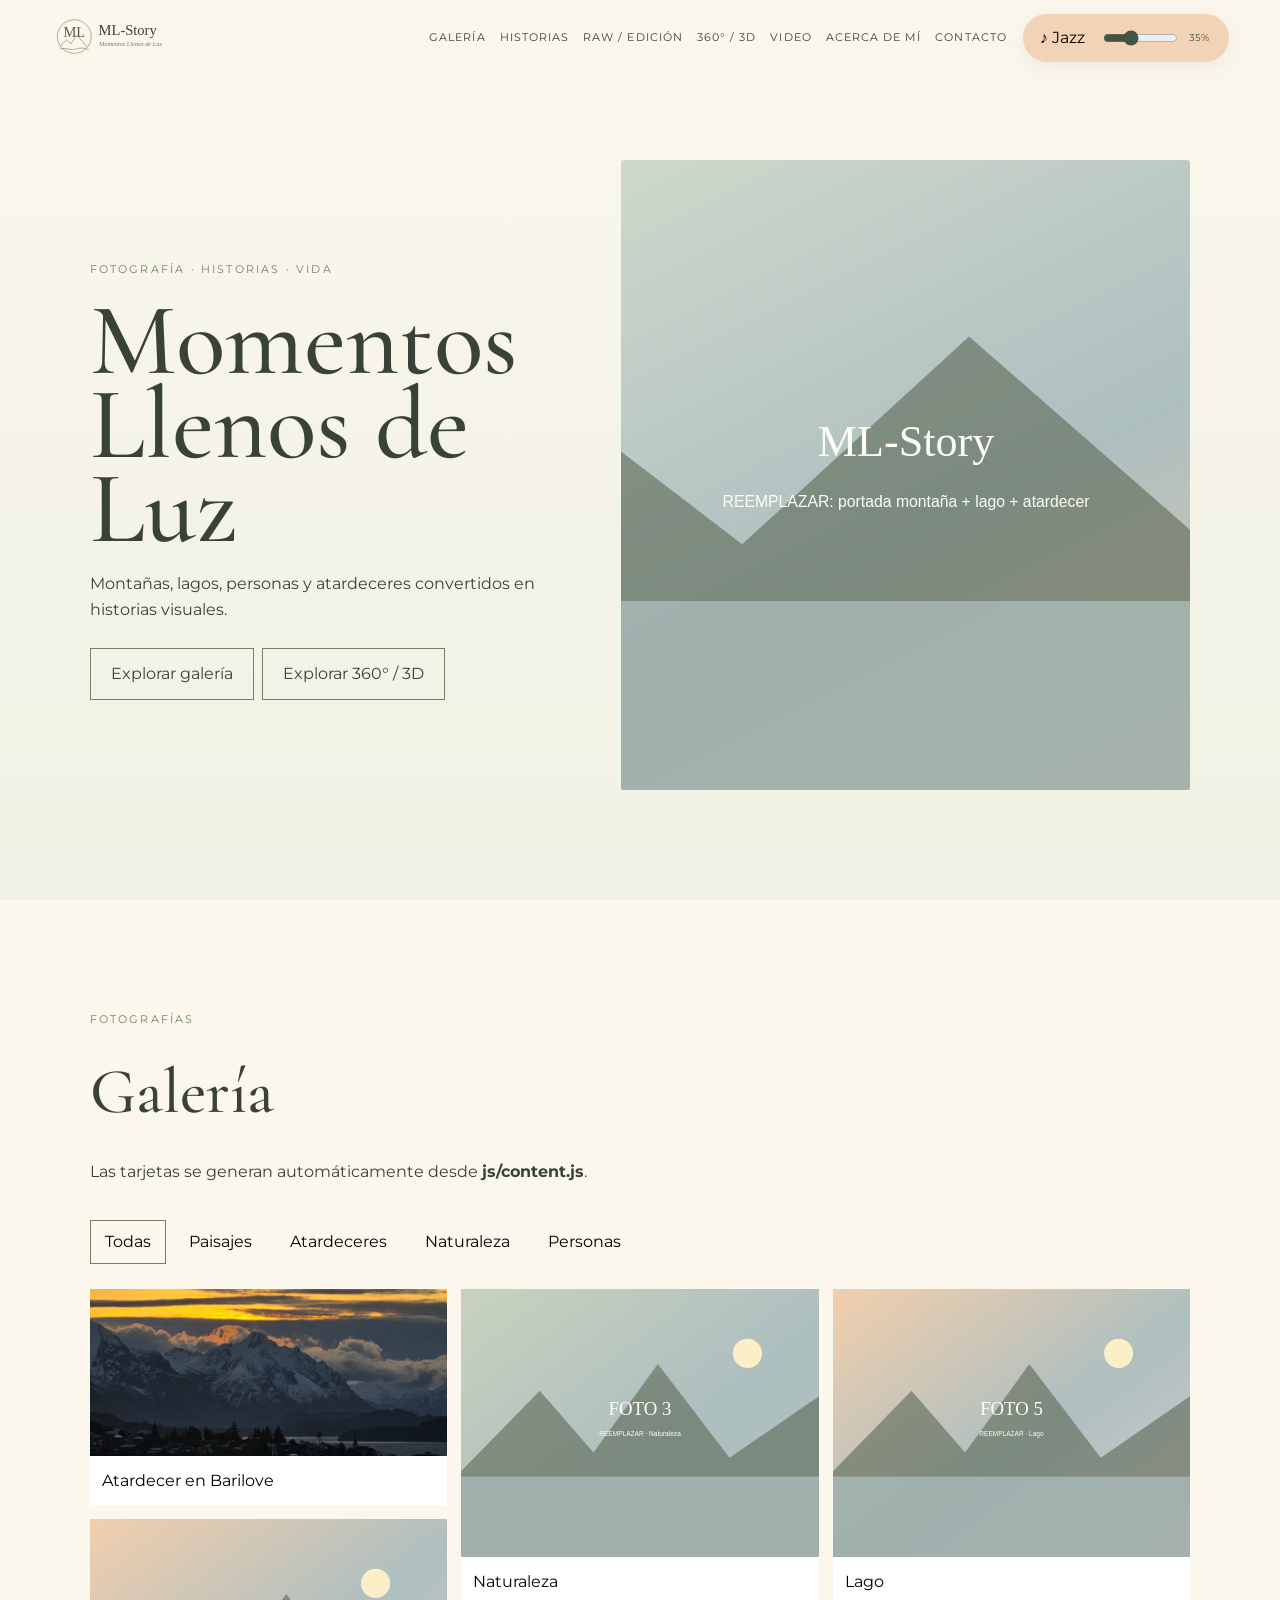
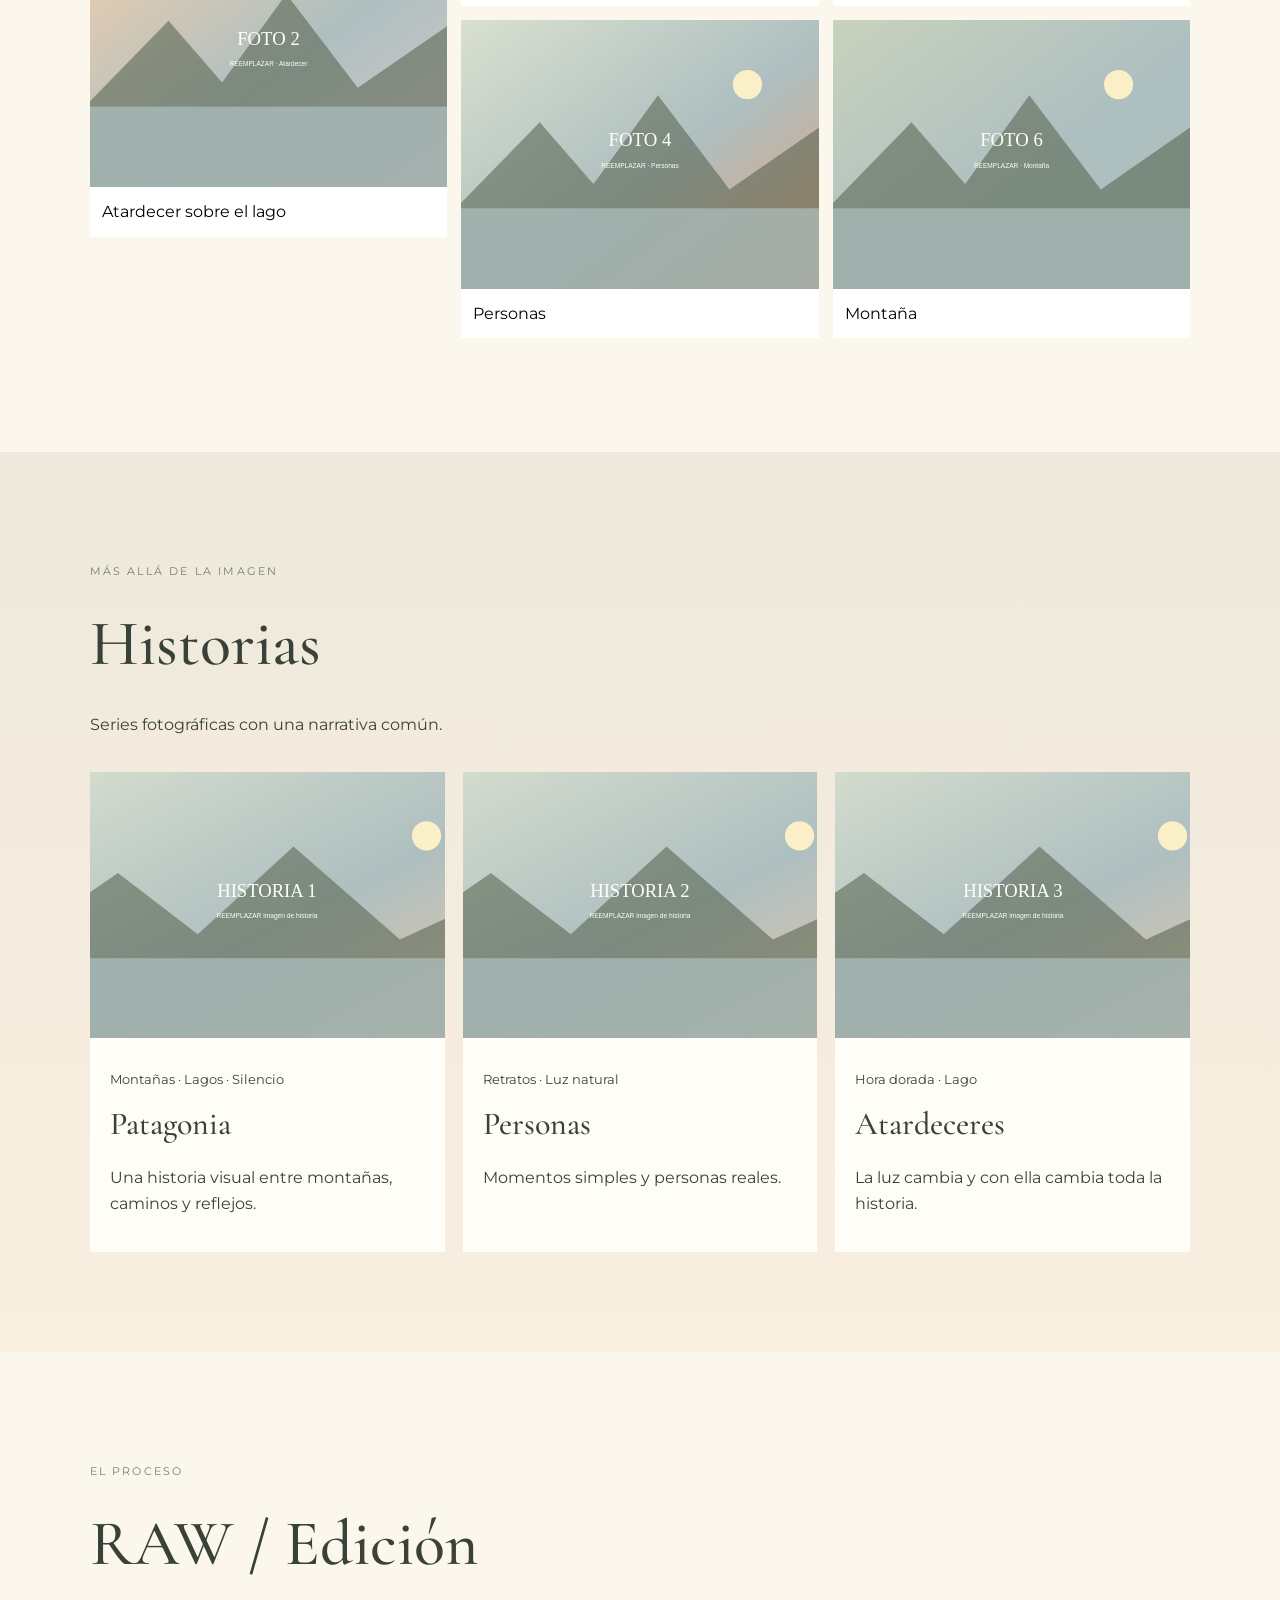
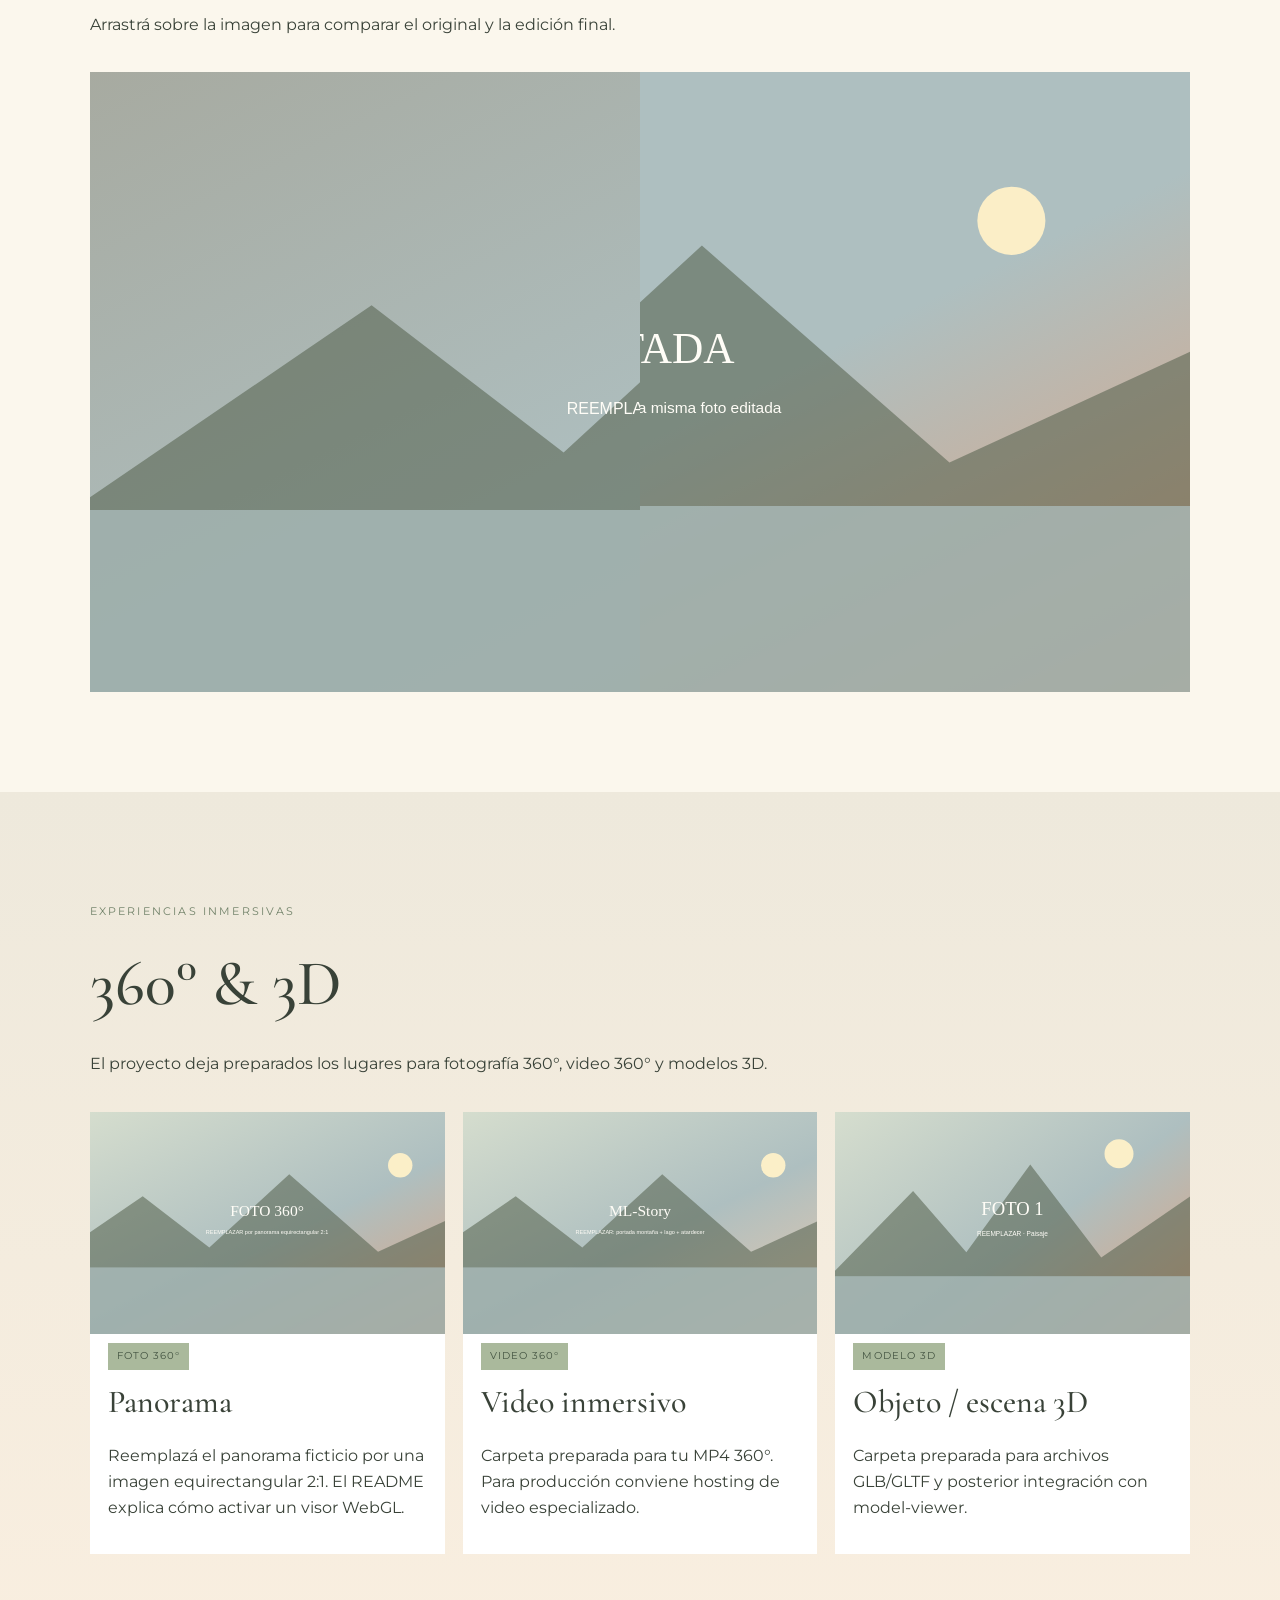
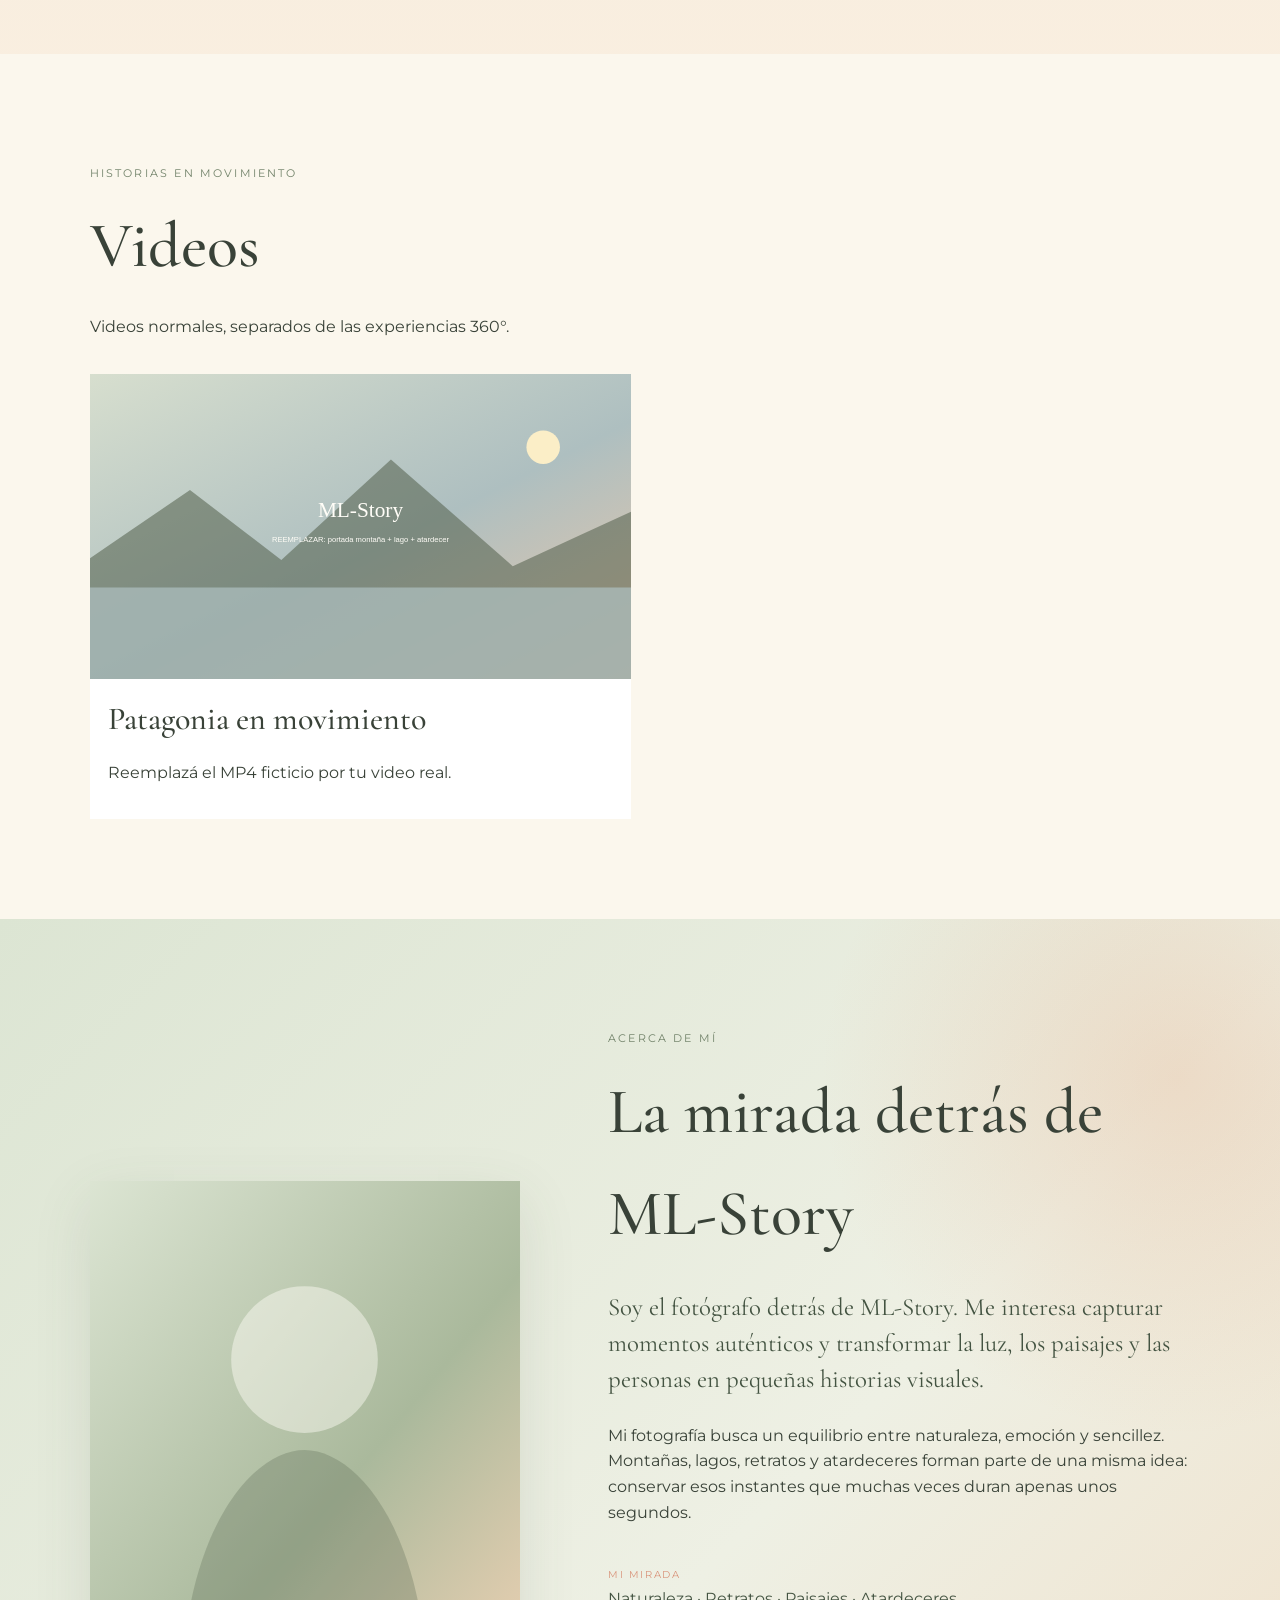
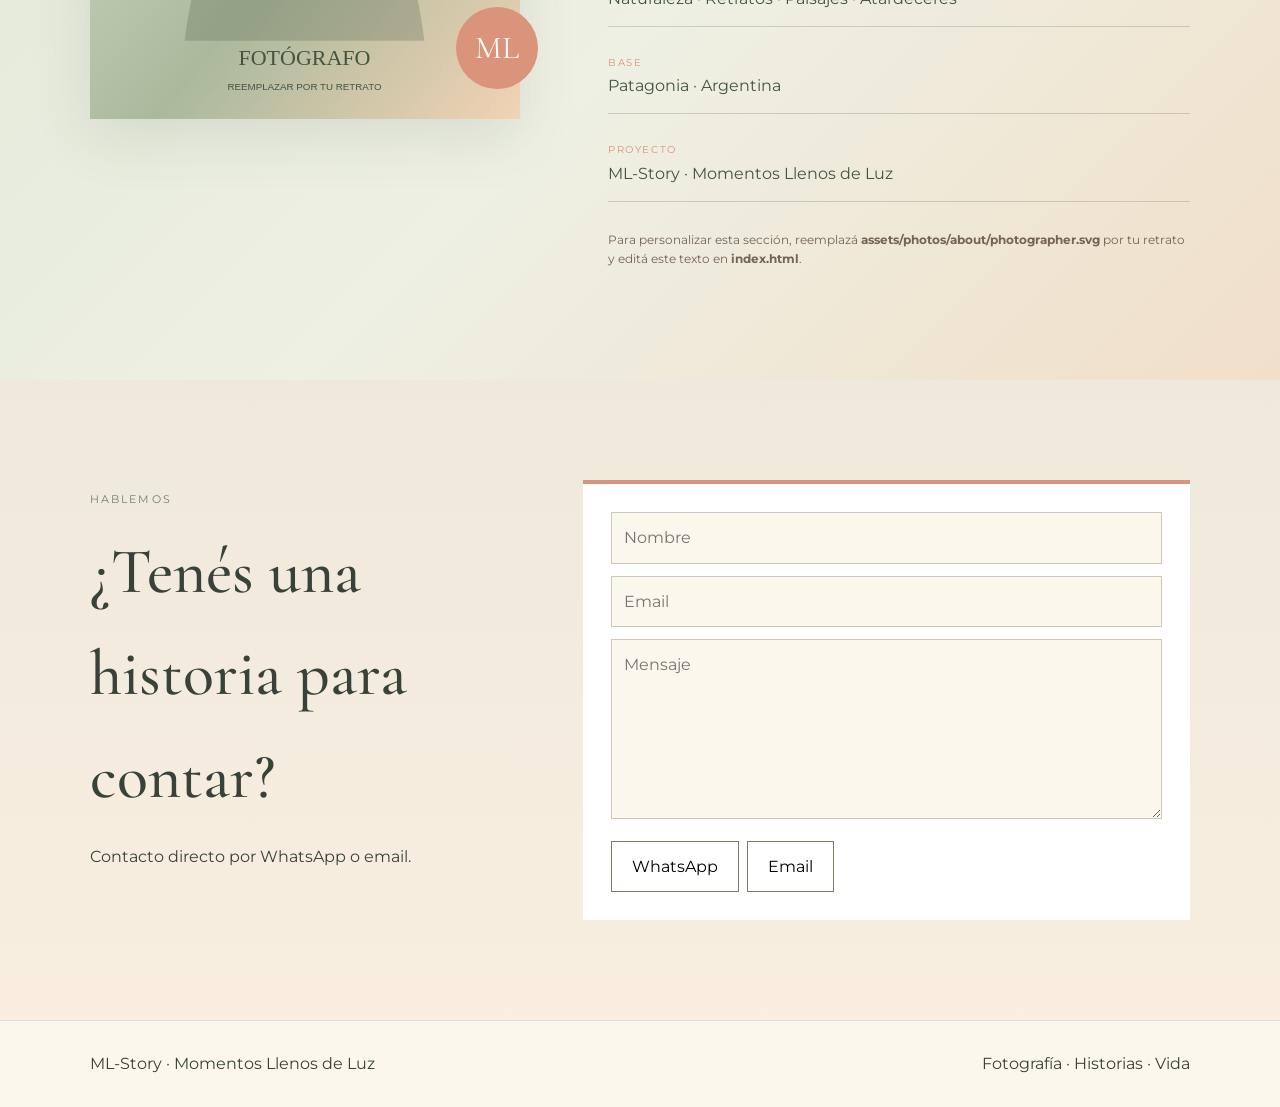
==== index.html @ d1ccc4e6 "Initial web" ====
<!doctype html><html lang="es"><head><meta charset="utf-8"><meta name="viewport" content="width=device-width,initial-scale=1">
<title>ML-Story · Momentos Llenos de Luz</title><link rel="icon" href="assets/icons/favicon.svg">
<link rel="preconnect" href="https://fonts.googleapis.com"><link rel="preconnect" href="https://fonts.gstatic.com" crossorigin>
<link href="https://fonts.googleapis.com/css2?family=Cormorant+Garamond:wght@400;500;600&family=Montserrat:wght@300;400;500&display=swap" rel="stylesheet">
<link rel="stylesheet" href="css/style.css"></head><body>
<header class="header"><a class="logo" href="#inicio"><img src="assets/icons/logo.svg" alt="ML-Story"></a><button id="menu-toggle" class="menu-toggle">☰</button>
<nav id="menu" class="nav"><a href="#galeria">Galería</a><a href="#historias">Historias</a><a href="#proceso">RAW / Edición</a><a href="#inmersivo">360° / 3D</a><a href="#videos">Video</a><a href="#acerca">Acerca de mí</a><a href="#contacto">Contacto</a></nav>
<div class="music-player">
  <button id="music-toggle" class="music" aria-label="Reproducir o pausar jazz">♪ Jazz</button>
  <input id="music-volume" type="range" min="0" max="1" value="0.35" step="0.05" aria-label="Volumen de música">
  <span id="volume-label">35%</span>
</div></header>
<audio id="jazz-audio" loop><source src="assets/music/jazz.mp3" type="audio/mpeg"></audio>

<main>
<section id="inicio" class="hero"><div class="hero-copy"><p class="eyebrow">FOTOGRAFÍA · HISTORIAS · VIDA</p><h1>Momentos<br>Llenos de Luz</h1>
<p>Montañas, lagos, personas y atardeceres convertidos en historias visuales.</p><a class="btn" href="#galeria">Explorar galería</a><a class="btn" href="#inmersivo">Explorar 360° / 3D</a></div>
<img class="hero-img" src="assets/photos/hero/hero-sunset.svg" alt="Portada ML-Story"></section>

<section id="galeria" class="section"><div class="heading"><p class="eyebrow">FOTOGRAFÍAS</p><h2>Galería</h2><p>Las tarjetas se generan automáticamente desde <b>js/content.js</b>.</p></div>
<div class="filters"><button class="active" data-filter="todas">Todas</button><button data-filter="paisajes">Paisajes</button><button data-filter="atardeceres">Atardeceres</button><button data-filter="naturaleza">Naturaleza</button><button data-filter="personas">Personas</button></div>
<div id="gallery" class="gallery"></div></section>

<section id="historias" class="section soft"><div class="heading"><p class="eyebrow">MÁS ALLÁ DE LA IMAGEN</p><h2>Historias</h2><p>Series fotográficas con una narrativa común.</p></div><div id="stories-grid" class="stories-grid"></div></section>

<section id="proceso" class="section"><div class="heading"><p class="eyebrow">EL PROCESO</p><h2>RAW / Edición</h2><p>Arrastrá sobre la imagen para comparar el original y la edición final.</p></div>
<div class="compare"><img id="edited-img" alt="Foto editada"><div id="raw-wrap" class="raw-wrap"><img id="raw-img" alt="Foto RAW"></div><input id="compare-range" type="range" min="0" max="100" value="50"></div></section>

<section id="inmersivo" class="section soft"><div class="heading"><p class="eyebrow">EXPERIENCIAS INMERSIVAS</p><h2>360° & 3D</h2><p>El proyecto deja preparados los lugares para fotografía 360°, video 360° y modelos 3D.</p></div>
<div class="immersive-grid">
<article class="immersive-card"><img id="p360" alt="Fotografía 360"><div><span class="badge">FOTO 360°</span><h3>Panorama</h3><p>Reemplazá el panorama ficticio por una imagen equirectangular 2:1. El README explica cómo activar un visor WebGL.</p></div></article>
<article class="immersive-card"><img id="v360-poster" alt="Video 360"><div><span class="badge">VIDEO 360°</span><h3>Video inmersivo</h3><p>Carpeta preparada para tu MP4 360°. Para producción conviene hosting de video especializado.</p></div></article>
<article class="immersive-card"><img id="model-poster" alt="Modelo 3D"><div><span class="badge">MODELO 3D</span><h3>Objeto / escena 3D</h3><p>Carpeta preparada para archivos GLB/GLTF y posterior integración con model-viewer.</p></div></article>
</div></section>

<section id="videos" class="section"><div class="heading"><p class="eyebrow">HISTORIAS EN MOVIMIENTO</p><h2>Videos</h2><p>Videos normales, separados de las experiencias 360°.</p></div><div id="video-grid" class="video-grid"></div></section>


<section id="acerca" class="section about-section">
  <div class="about-photo-wrap">
    <img class="about-photo" src="assets/photos/about/photographer.svg" alt="Fotógrafo detrás de ML-Story">
    <span class="about-accent">ML</span>
  </div>
  <div class="about-copy">
    <p class="eyebrow">ACERCA DE MÍ</p>
    <h2>La mirada detrás de ML-Story</h2>
    <p class="about-lead">Soy el fotógrafo detrás de ML-Story. Me interesa capturar momentos auténticos y transformar la luz, los paisajes y las personas en pequeñas historias visuales.</p>
    <p>Mi fotografía busca un equilibrio entre naturaleza, emoción y sencillez. Montañas, lagos, retratos y atardeceres forman parte de una misma idea: conservar esos instantes que muchas veces duran apenas unos segundos.</p>
    <div class="about-details">
      <div><small>MI MIRADA</small><strong>Naturaleza · Retratos · Paisajes · Atardeceres</strong></div>
      <div><small>BASE</small><strong>Patagonia · Argentina</strong></div>
      <div><small>PROYECTO</small><strong>ML-Story · Momentos Llenos de Luz</strong></div>
    </div>
    <p class="replace-note">Para personalizar esta sección, reemplazá <b>assets/photos/about/photographer.svg</b> por tu retrato y editá este texto en <b>index.html</b>.</p>
  </div>
</section>

<section id="contacto" class="section soft contact"><div><p class="eyebrow">HABLEMOS</p><h2>¿Tenés una historia para contar?</h2><p>Contacto directo por WhatsApp o email.</p></div>
<div class="form"><input id="name" placeholder="Nombre"><input id="email" type="email" placeholder="Email"><textarea id="message" rows="6" placeholder="Mensaje"></textarea><div><button id="wa" class="btn">WhatsApp</button><button id="mail" class="btn">Email</button></div></div></section>
</main>
<footer class="footer"><span>ML-Story · Momentos Llenos de Luz</span><span>Fotografía · Historias · Vida</span></footer>

<div id="photo-modal" class="modal"><div class="modal-box"><button class="close-modal">×</button><img alt=""><div class="modal-copy"><p class="eyebrow">HISTORIA</p><h2></h2><p class="story"></p><p class="exif"></p></div></div></div>

<script src="js/content.js"></script><script src="js/main.js"></script></body></html>
---- css/style.css ----
:root{
--cream:#fbf7ed;
--cream2:#eee9dc;
--sage:#dce5d3;
--sage-mid:#aab99c;
--forest:#718269;
--forest-deep:#445442;
--lake:#aebfc0;
--sun:#e7aa83;
--peach:#f3d3b5;
--terracotta:#d9947b;
--sunset-pink:#d9b6b0;
--dark:#394238;
--white:#fffdf7;
--brown:#756354
}
*{box-sizing:border-box}html{scroll-behavior:smooth}body{margin:0;background:var(--cream);color:var(--dark);font-family:Montserrat,Arial,sans-serif;line-height:1.6}h1,h2,h3{font-family:"Cormorant Garamond",Georgia,serif;font-weight:500;margin:.2em 0}h1{font-size:clamp(3.8rem,8vw,8rem);line-height:.82}h2{font-size:clamp(2.8rem,5vw,5rem)}h3{font-size:2rem}a{color:inherit;text-decoration:none}button,input,textarea{font:inherit}.header{position:fixed;z-index:20;top:0;width:100%;display:flex;align-items:center;gap:28px;padding:15px 5%;background:rgba(251,247,237,.9);backdrop-filter:blur(12px)}.logo img{width:190px;display:block}.nav{display:flex;gap:20px;margin-left:auto}.nav a{font-size:.72rem;text-transform:uppercase;letter-spacing:.1em}.menu-toggle{display:none;border:0;background:none;font-size:1.4rem}.music{border:0;background:var(--peach);padding:9px 14px;border-radius:99px}.hero{min-height:100vh;padding:140px 7% 70px;display:grid;grid-template-columns:.9fr 1.1fr;gap:6%;align-items:center}.hero-copy p{max-width:560px}.hero-img{width:100%;height:70vh;object-fit:cover;border-radius:3px}.eyebrow{font-size:.68rem;letter-spacing:.2em;text-transform:uppercase;color:var(--forest)}.btn{display:inline-block;border:1px solid var(--forest);background:transparent;padding:12px 20px;margin:10px 8px 0 0;cursor:pointer}.btn:hover{background:var(--forest);color:white}.section{padding:100px 7%}.soft{background:linear-gradient(180deg,var(--cream2),#f7f1e7)}.heading{max-width:760px;margin-bottom:35px}.filters{display:flex;gap:8px;flex-wrap:wrap;margin-bottom:25px}.filters button{border:1px solid transparent;background:none;padding:8px 14px;cursor:pointer}.filters .active{border-color:var(--forest)}.gallery{columns:3 280px;column-gap:14px}.photo-card{width:100%;break-inside:avoid;margin:0 0 14px;border:0;padding:0;background:white;text-align:left;cursor:pointer;overflow:hidden}.photo-card img{width:100%;display:block;transition:.4s}.photo-card:hover img{transform:scale(1.025)}.photo-card span{display:block;padding:12px}.stories-grid{display:grid;grid-template-columns:repeat(3,1fr);gap:18px}.story-card{background:var(--white)}.story-card img{width:100%;aspect-ratio:4/3;object-fit:cover}.story-card div{padding:20px}.compare{position:relative;height:min(58vw,600px);overflow:hidden;background:#ddd}.compare>img,.raw-wrap img{position:absolute;inset:0;width:100%;height:100%;object-fit:cover}.raw-wrap{position:absolute;z-index:2;inset:0 auto 0 0;width:50%;overflow:hidden}.raw-wrap img{width:min(86vw,1200px);max-width:none}.compare input{position:absolute;z-index:5;inset:0;width:100%;height:100%;opacity:0;cursor:ew-resize}.immersive-grid{display:grid;grid-template-columns:repeat(3,1fr);gap:18px}.immersive-card{background:white;padding-bottom:18px}.immersive-card img{width:100%;aspect-ratio:16/10;object-fit:cover}.immersive-card div{padding:0 18px}.badge{display:inline-block;background:var(--sage);padding:5px 9px;font-size:.65rem;letter-spacing:.1em}.video-grid{display:grid;grid-template-columns:repeat(2,1fr);gap:18px}.video-card{background:white;padding-bottom:18px}.video-card img{width:100%;aspect-ratio:16/9;object-fit:cover}.video-card h3,.video-card p{margin-left:18px;margin-right:18px}.contact{display:grid;grid-template-columns:.8fr 1.2fr;gap:8%}.form{display:grid;gap:12px;background:white;padding:28px}.form input,.form textarea{width:100%;padding:12px;border:1px solid #cfc8ba;background:var(--cream)}.footer{padding:30px 7%;border-top:1px solid #ddd;display:flex;justify-content:space-between}.modal{display:none;position:fixed;z-index:50;inset:0;background:rgba(40,45,40,.88);padding:5%;align-items:center;justify-content:center}.modal.open{display:flex}.modal-box{background:var(--cream);max-width:1000px;width:100%;display:grid;grid-template-columns:1.3fr .7fr;position:relative}.modal-box img{width:100%;height:65vh;object-fit:cover}.modal-copy{padding:35px}.close-modal{position:absolute;right:12px;top:8px;border:0;background:none;font-size:2rem}.replace-note{font-size:.75rem;color:var(--brown)}
@media(max-width:900px){.nav{display:none;position:absolute;top:100%;left:0;width:100%;padding:25px;background:var(--cream);flex-direction:column;text-align:center}.nav.show{display:flex}.menu-toggle{display:block;margin-left:auto}.hero{grid-template-columns:1fr}.hero-img{height:55vh}.stories-grid,.immersive-grid{grid-template-columns:1fr 1fr}.contact{grid-template-columns:1fr}.modal-box{grid-template-columns:1fr}.modal-box img{height:45vh}}
@media(max-width:600px){.logo img{width:145px}.music{position:fixed;right:12px;bottom:70px;z-index:30}.section{padding:75px 6%}.hero{padding-left:6%;padding-right:6%}h1{font-size:4rem}.stories-grid,.immersive-grid,.video-grid{grid-template-columns:1fr}.footer{flex-direction:column;gap:10px}body{padding-bottom:58px}}

/* ABOUT + REFINED NATURAL/SUNSET PALETTE */
.about-section{
  display:grid;
  grid-template-columns:.85fr 1.15fr;
  gap:8%;
  align-items:center;
  background:
    radial-gradient(circle at 92% 15%, rgba(231,170,131,.30), transparent 24%),
    linear-gradient(135deg,var(--sage) 0%,#eef0e4 58%,var(--peach) 130%);
}
.about-photo-wrap{position:relative;max-width:560px}
.about-photo{display:block;width:100%;aspect-ratio:4/5;object-fit:cover;box-shadow:0 18px 55px rgba(68,84,66,.12)}
.about-accent{
  position:absolute;right:-18px;bottom:30px;width:82px;height:82px;border-radius:50%;
  display:grid;place-items:center;background:var(--terracotta);color:var(--white);
  font-family:"Cormorant Garamond",Georgia,serif;font-size:2rem
}
.about-copy{max-width:720px}
.about-lead{font-family:"Cormorant Garamond",Georgia,serif;font-size:1.55rem;line-height:1.45;color:var(--forest-deep)}
.about-details{display:grid;gap:14px;margin:28px 0}
.about-details div{padding:14px 0;border-bottom:1px solid rgba(68,84,66,.22);display:grid;gap:3px}
.about-details small{font-size:.62rem;letter-spacing:.16em;color:var(--terracotta)}
.about-details strong{font-weight:400;color:var(--forest-deep)}

.music-player{
  display:flex;align-items:center;gap:9px;background:var(--peach);
  padding:6px 10px;border-radius:999px;box-shadow:0 6px 20px rgba(68,84,66,.08)
}
.music-player .music{padding:5px 7px;background:transparent}
.music-player input{width:75px;accent-color:var(--forest-deep)}
.music-player span{font-size:.62rem;min-width:30px;color:var(--forest-deep)}

.hero{background:linear-gradient(180deg,var(--cream),rgba(220,229,211,.35))}
.soft{background:linear-gradient(180deg,var(--cream2),rgba(243,211,181,.24))}
.btn:hover{background:var(--forest-deep)}
.badge{background:var(--sage-mid);color:var(--forest-deep)}
.form{border-top:4px solid var(--terracotta)}

@media(max-width:900px){
  .about-section{grid-template-columns:1fr}
  .about-photo-wrap{max-width:500px;margin:auto}
}
@media(max-width:600px){
  .music-player{position:fixed;right:12px;bottom:70px;z-index:30}
  .music-player input{width:58px}
  .music-player span{display:none}
  .music-player .music{position:static}
  .about-accent{right:-8px;width:64px;height:64px}
}


/* =========================================================
   FIX v2 — header, responsive layout and media stability
   ========================================================= */
.header{
  min-height:76px;
  gap:16px;
  padding:12px 4%;
}
.logo{flex:0 0 auto}
.logo img{width:165px}
.nav{
  min-width:0;
  gap:14px;
  align-items:center;
}
.nav a{
  white-space:nowrap;
  font-size:.66rem;
}
.music-player{flex:0 0 auto}
.hero{padding-top:120px}

/* Make the before/after pair use exactly the same canvas */
.compare{width:100%;aspect-ratio:16/9;height:auto;max-height:680px}
.raw-wrap img{
  width:100vw;
  max-width:none;
  height:100%;
  object-fit:cover;
}

/* Prevent media from overflowing */
img,video{max-width:100%}
.photo-card,.story-card,.immersive-card,.video-card{min-width:0}

/* Switch to mobile/tablet navigation earlier.
   This prevents Acerca + Contacto + Jazz from colliding. */
@media(max-width:1180px){
  .header{padding:12px 5%}
  .menu-toggle{
    display:block;
    margin-left:auto;
    cursor:pointer;
    color:var(--forest-deep);
  }
  .nav{
    display:none;
    position:absolute;
    top:100%;
    left:0;
    width:100%;
    margin:0;
    padding:22px 5%;
    background:rgba(251,247,237,.98);
    box-shadow:0 14px 28px rgba(68,84,66,.08);
    flex-direction:column;
    align-items:center;
    gap:14px;
  }
  .nav.show{display:flex}
  .music-player{margin-left:0}
  .hero{grid-template-columns:1fr;gap:35px}
  .hero-copy{max-width:760px}
  .hero-img{height:min(62vh,650px)}
}

@media(max-width:760px){
  .header{min-height:68px;padding:10px 5%}
  .logo img{width:142px}
  .hero{padding-top:105px}
  .gallery{columns:2 220px}
  .stories-grid,.immersive-grid{grid-template-columns:1fr}
  .video-grid{grid-template-columns:1fr}
  .about-section{gap:42px}
  .compare{aspect-ratio:4/3}
  .raw-wrap img{width:100vw}
}

@media(max-width:560px){
  .gallery{columns:1}
  .hero-img{height:48vh}
  .music-player{
    position:fixed;
    right:12px;
    bottom:16px;
    z-index:35;
    padding:5px 9px;
  }
  .music-player input{width:68px}
  .music-player span{display:none}
  .music-player .music{position:static}
  body{padding-bottom:70px}
  .about-photo-wrap{width:calc(100% - 12px)}
  .about-accent{right:-10px}
  .modal{padding:3%}
  .modal-box{max-height:94vh;overflow:auto}
  .modal-box img{height:auto;max-height:52vh}
}
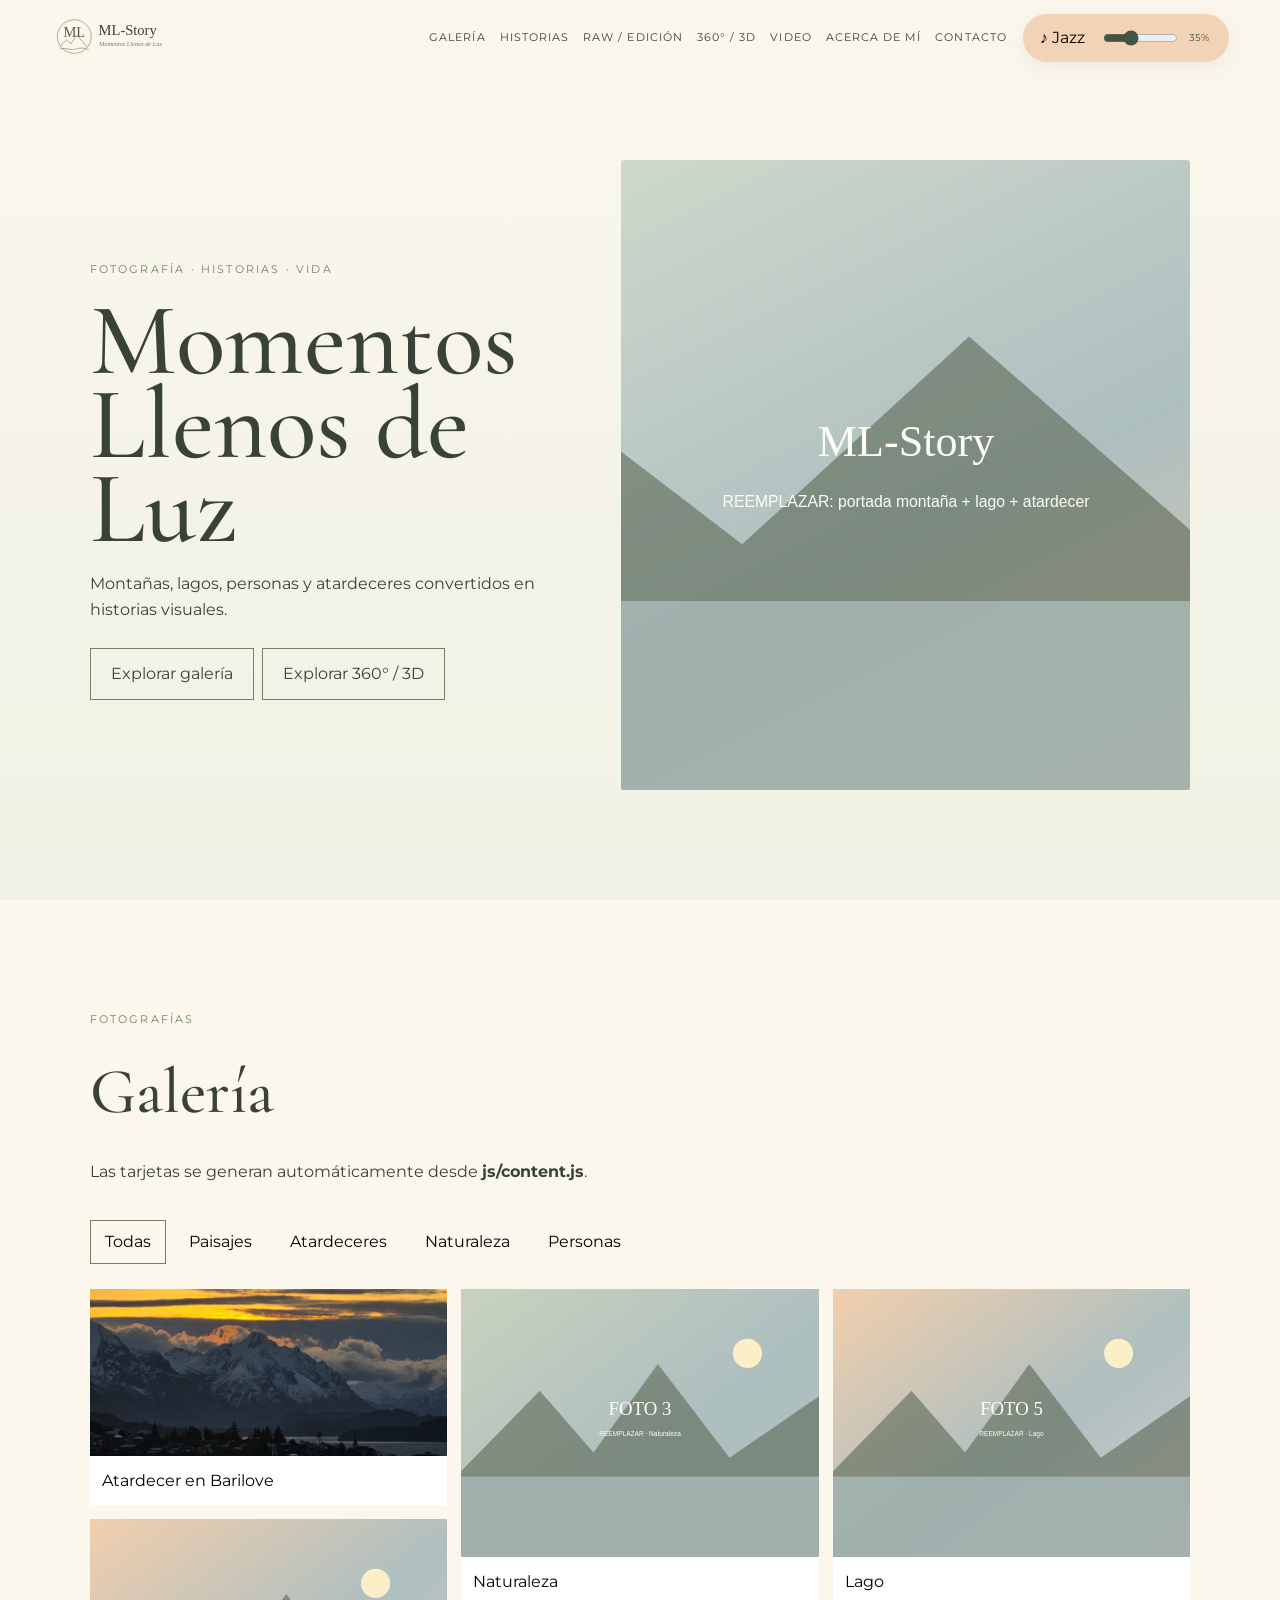
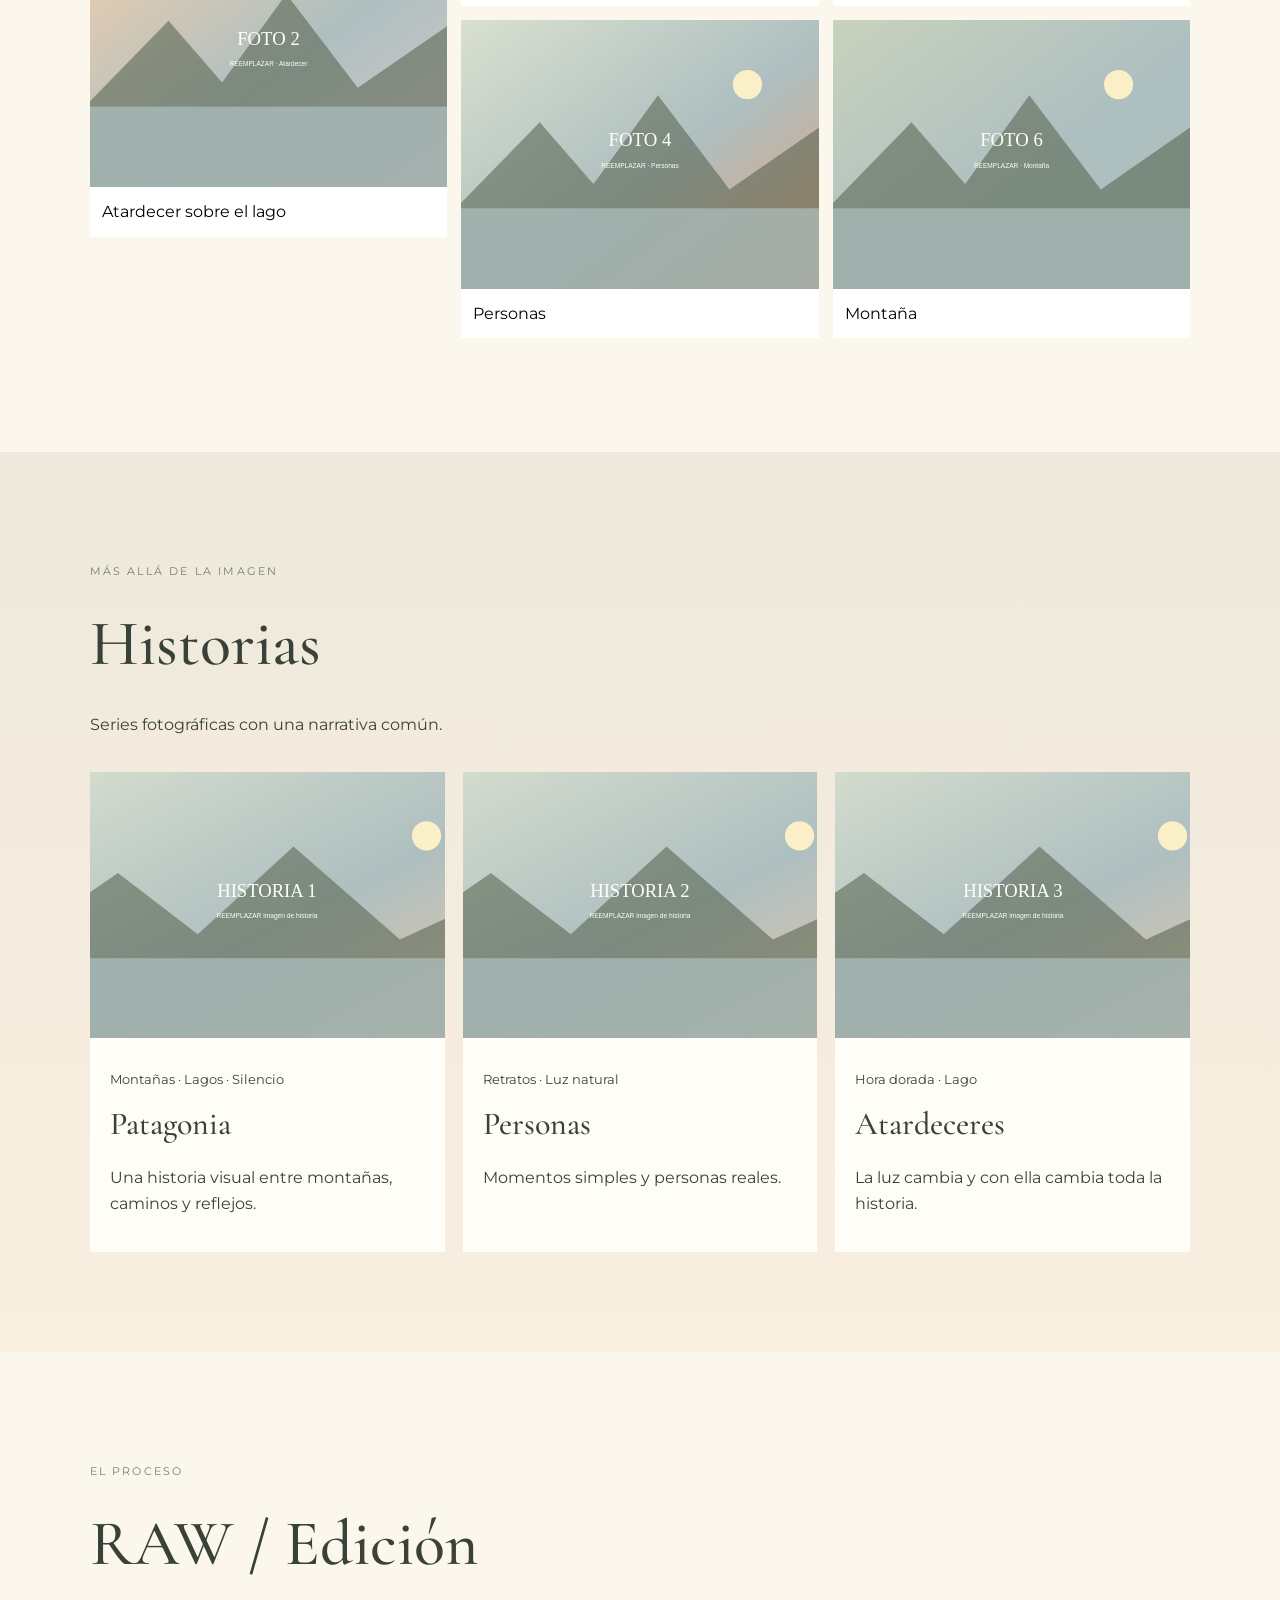
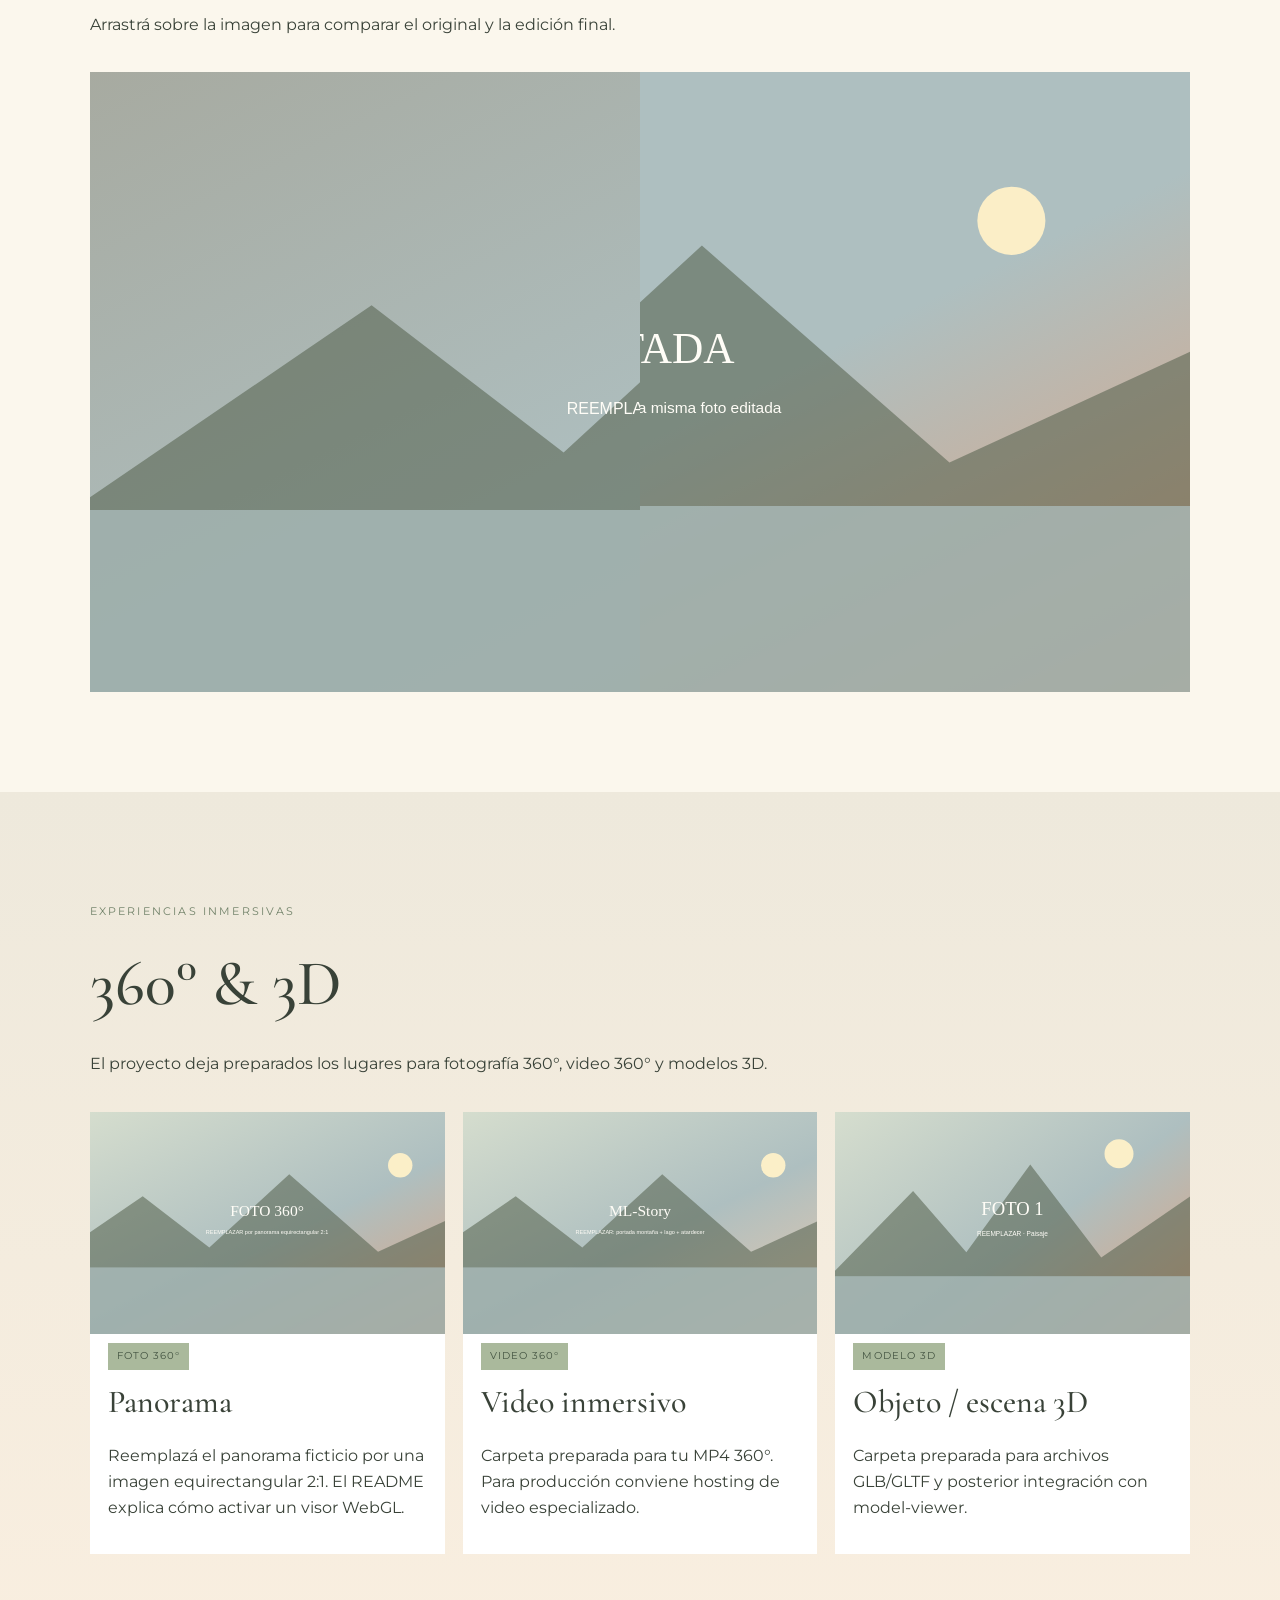
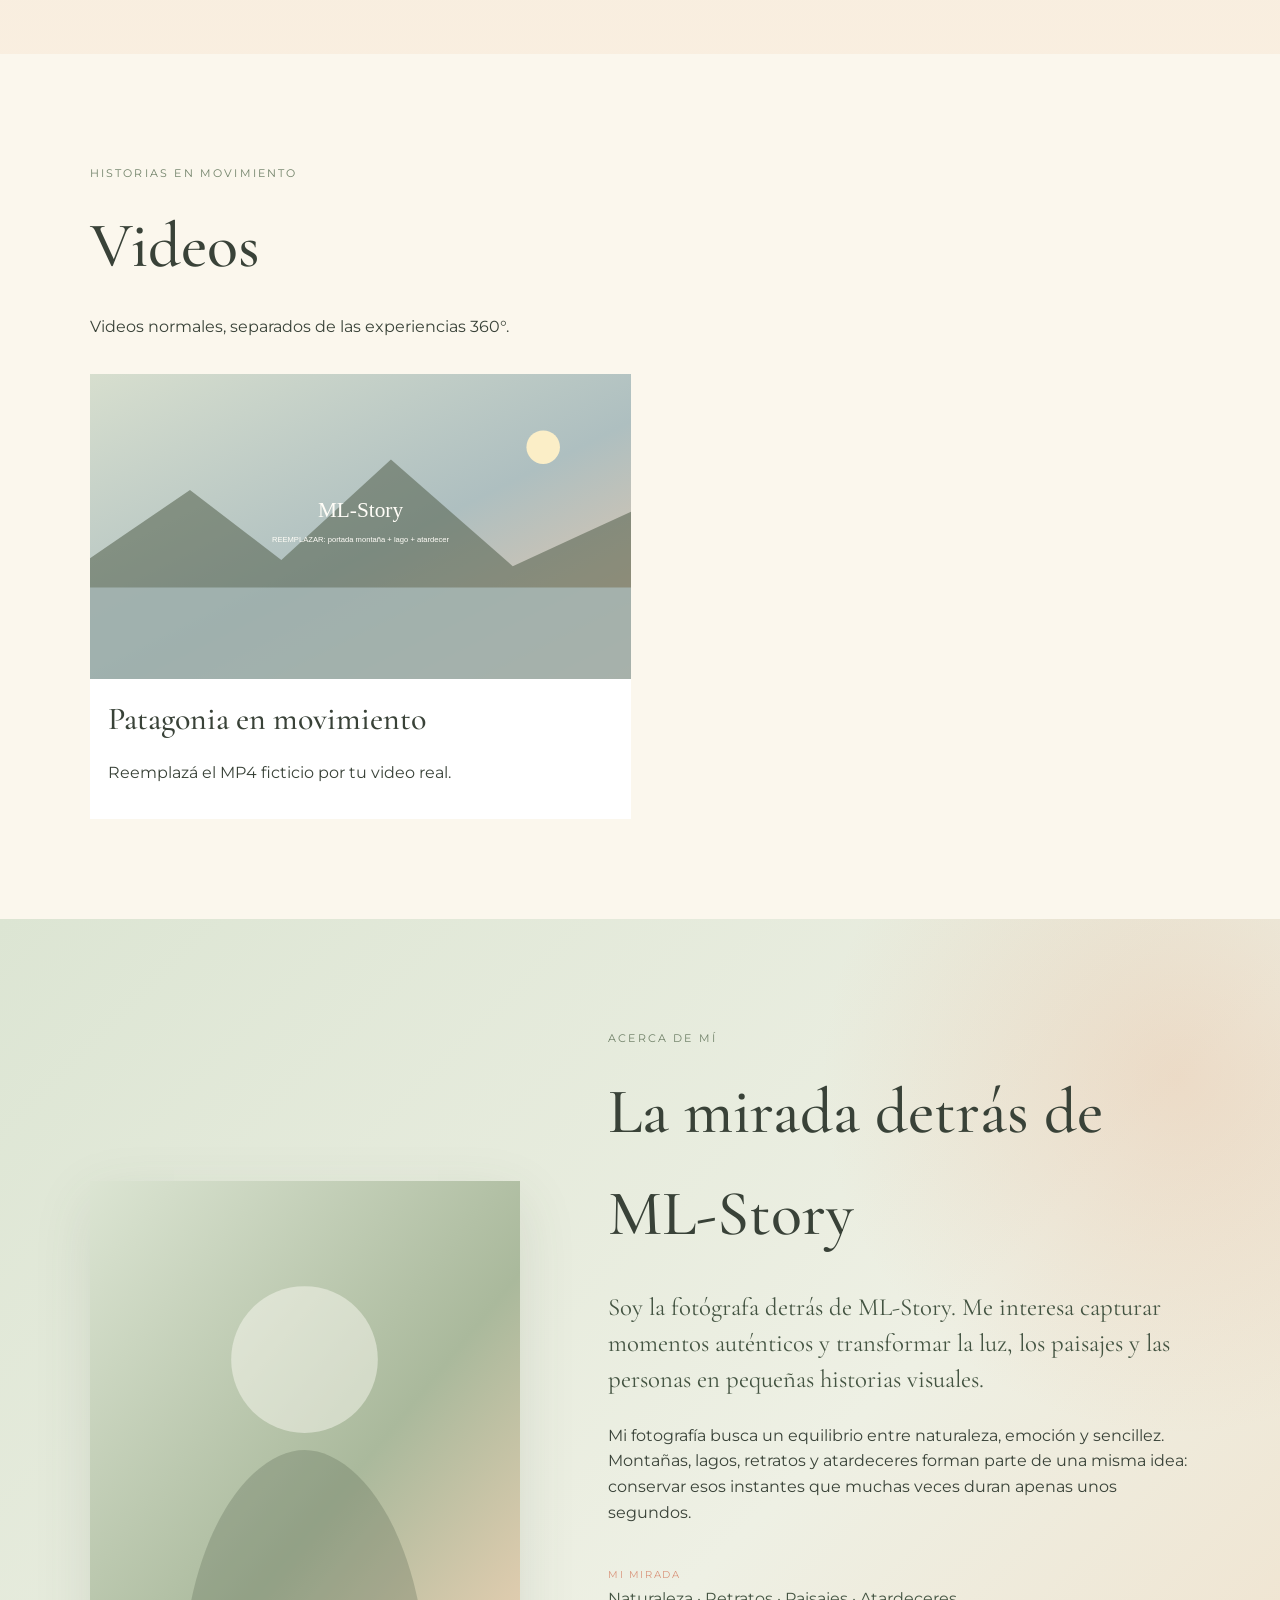
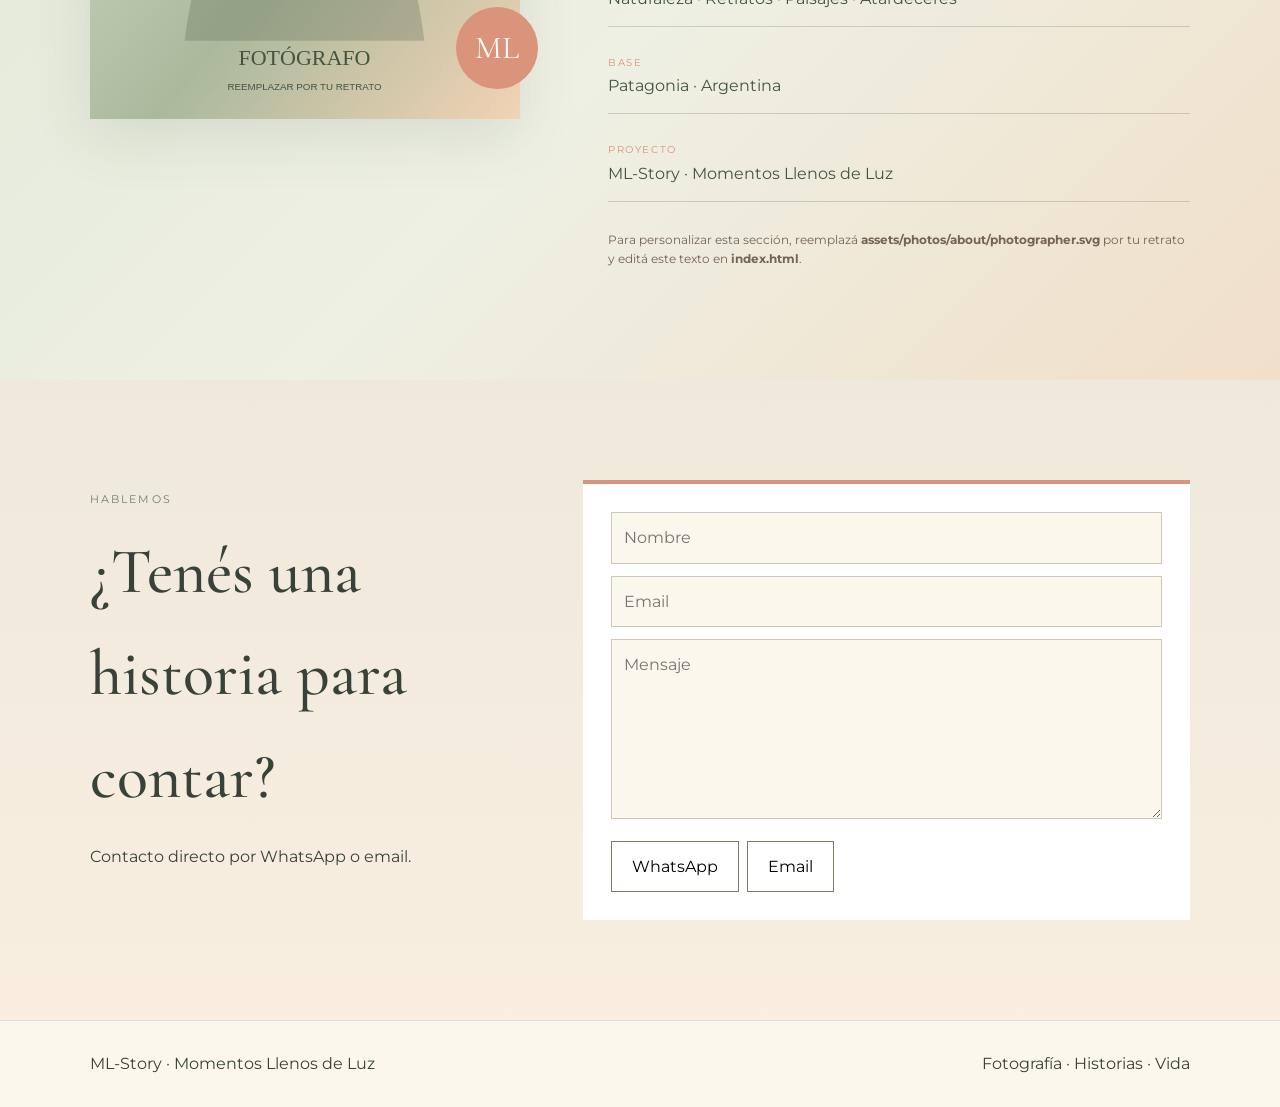
==== commit f1a40d66: "update mirada" ====
--- a/index.html
+++ b/index.html
@@ -44,7 +44,7 @@
   <div class="about-copy">
     <p class="eyebrow">ACERCA DE MÍ</p>
     <h2>La mirada detrás de ML-Story</h2>
-    <p class="about-lead">Soy el fotógrafo detrás de ML-Story. Me interesa capturar momentos auténticos y transformar la luz, los paisajes y las personas en pequeñas historias visuales.</p>
+    <p class="about-lead">Soy la fotógrafa detrás de ML-Story. Me interesa capturar momentos auténticos y transformar la luz, los paisajes y las personas en pequeñas historias visuales.</p>
     <p>Mi fotografía busca un equilibrio entre naturaleza, emoción y sencillez. Montañas, lagos, retratos y atardeceres forman parte de una misma idea: conservar esos instantes que muchas veces duran apenas unos segundos.</p>
     <div class="about-details">
       <div><small>MI MIRADA</small><strong>Naturaleza · Retratos · Paisajes · Atardeceres</strong></div>
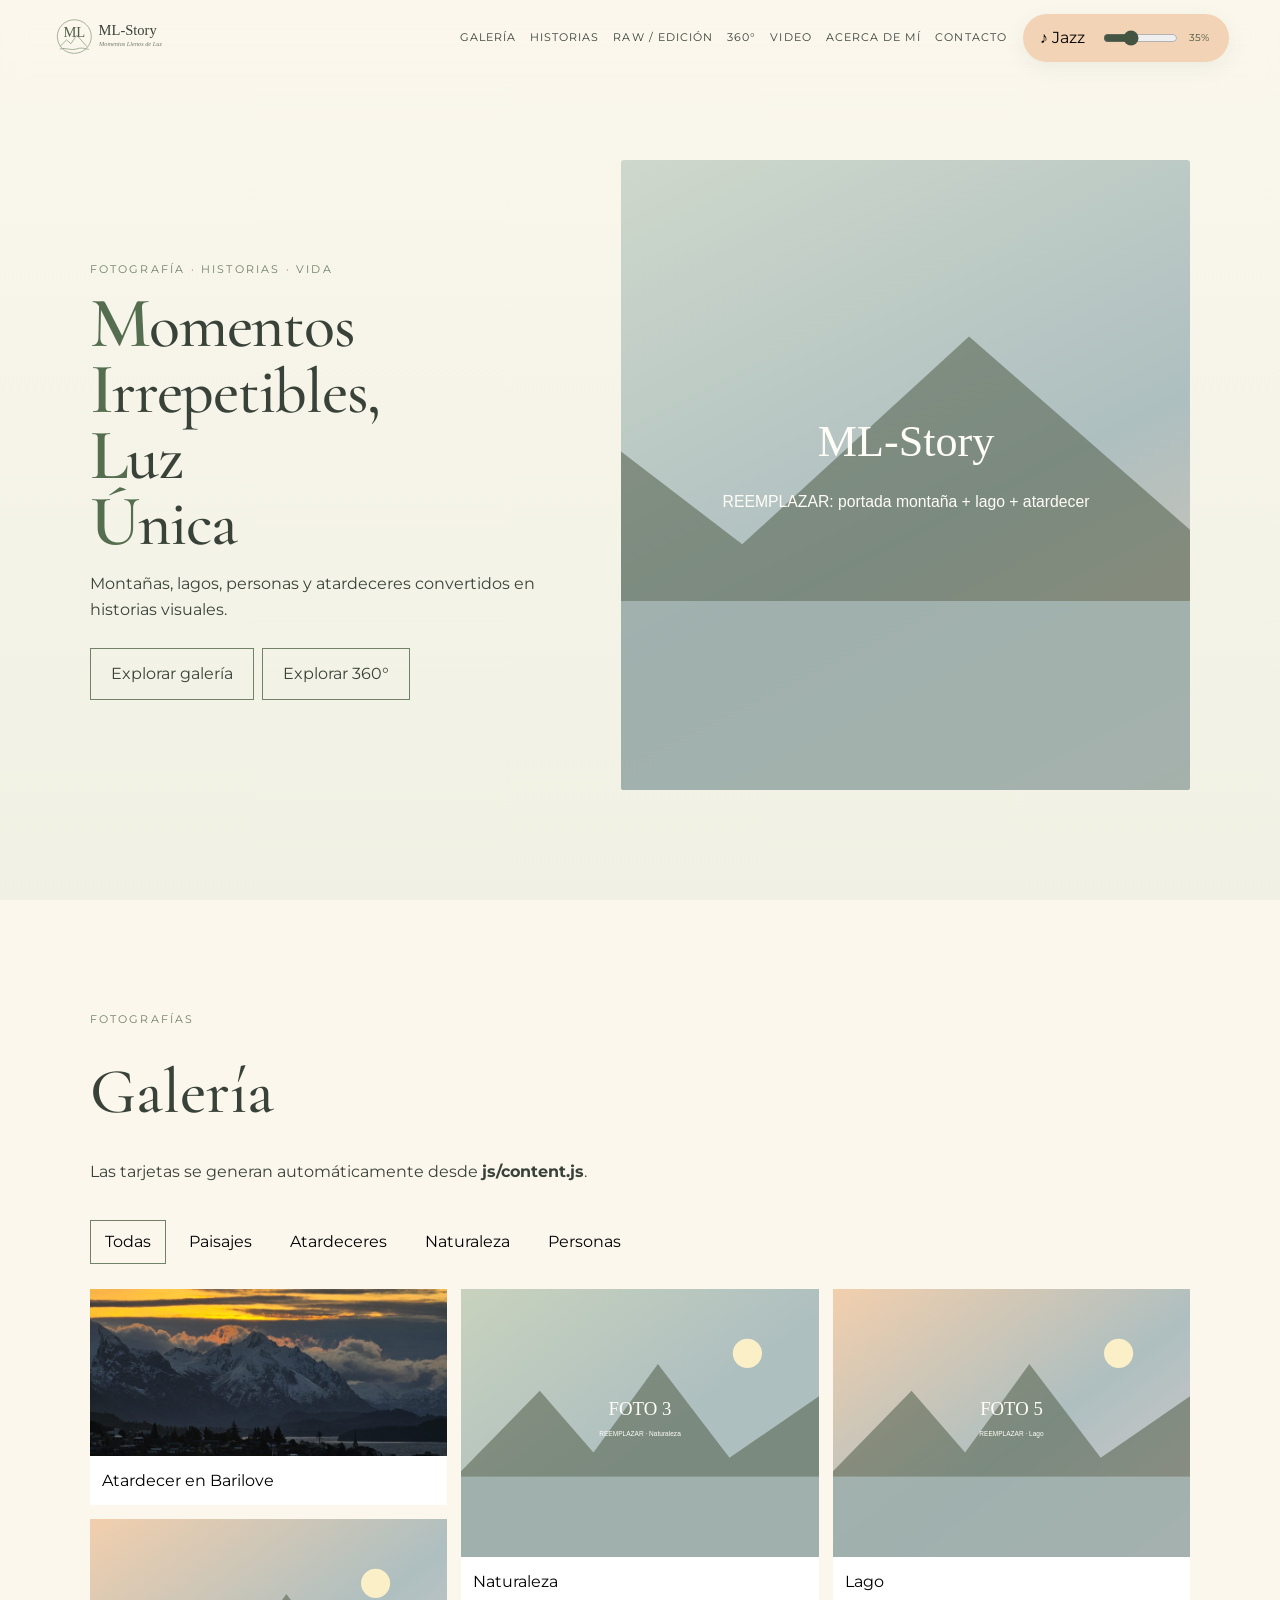
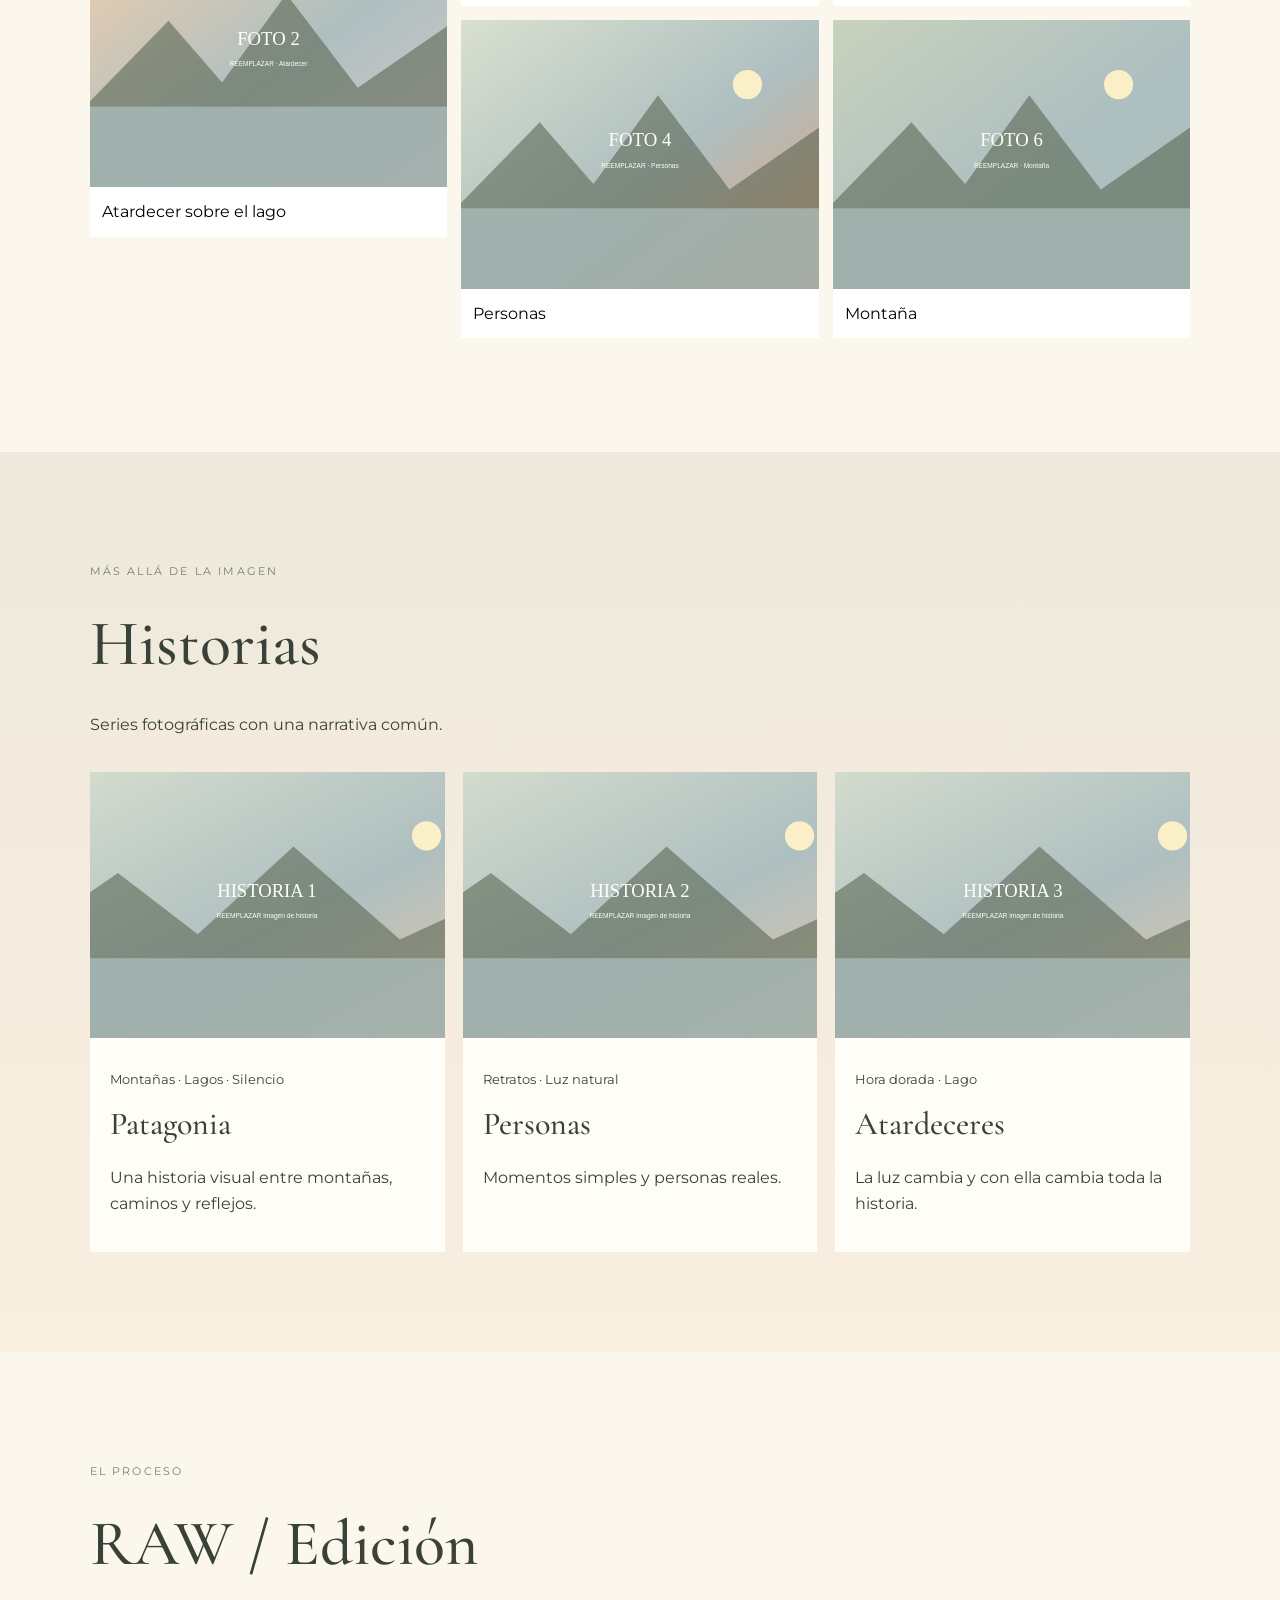
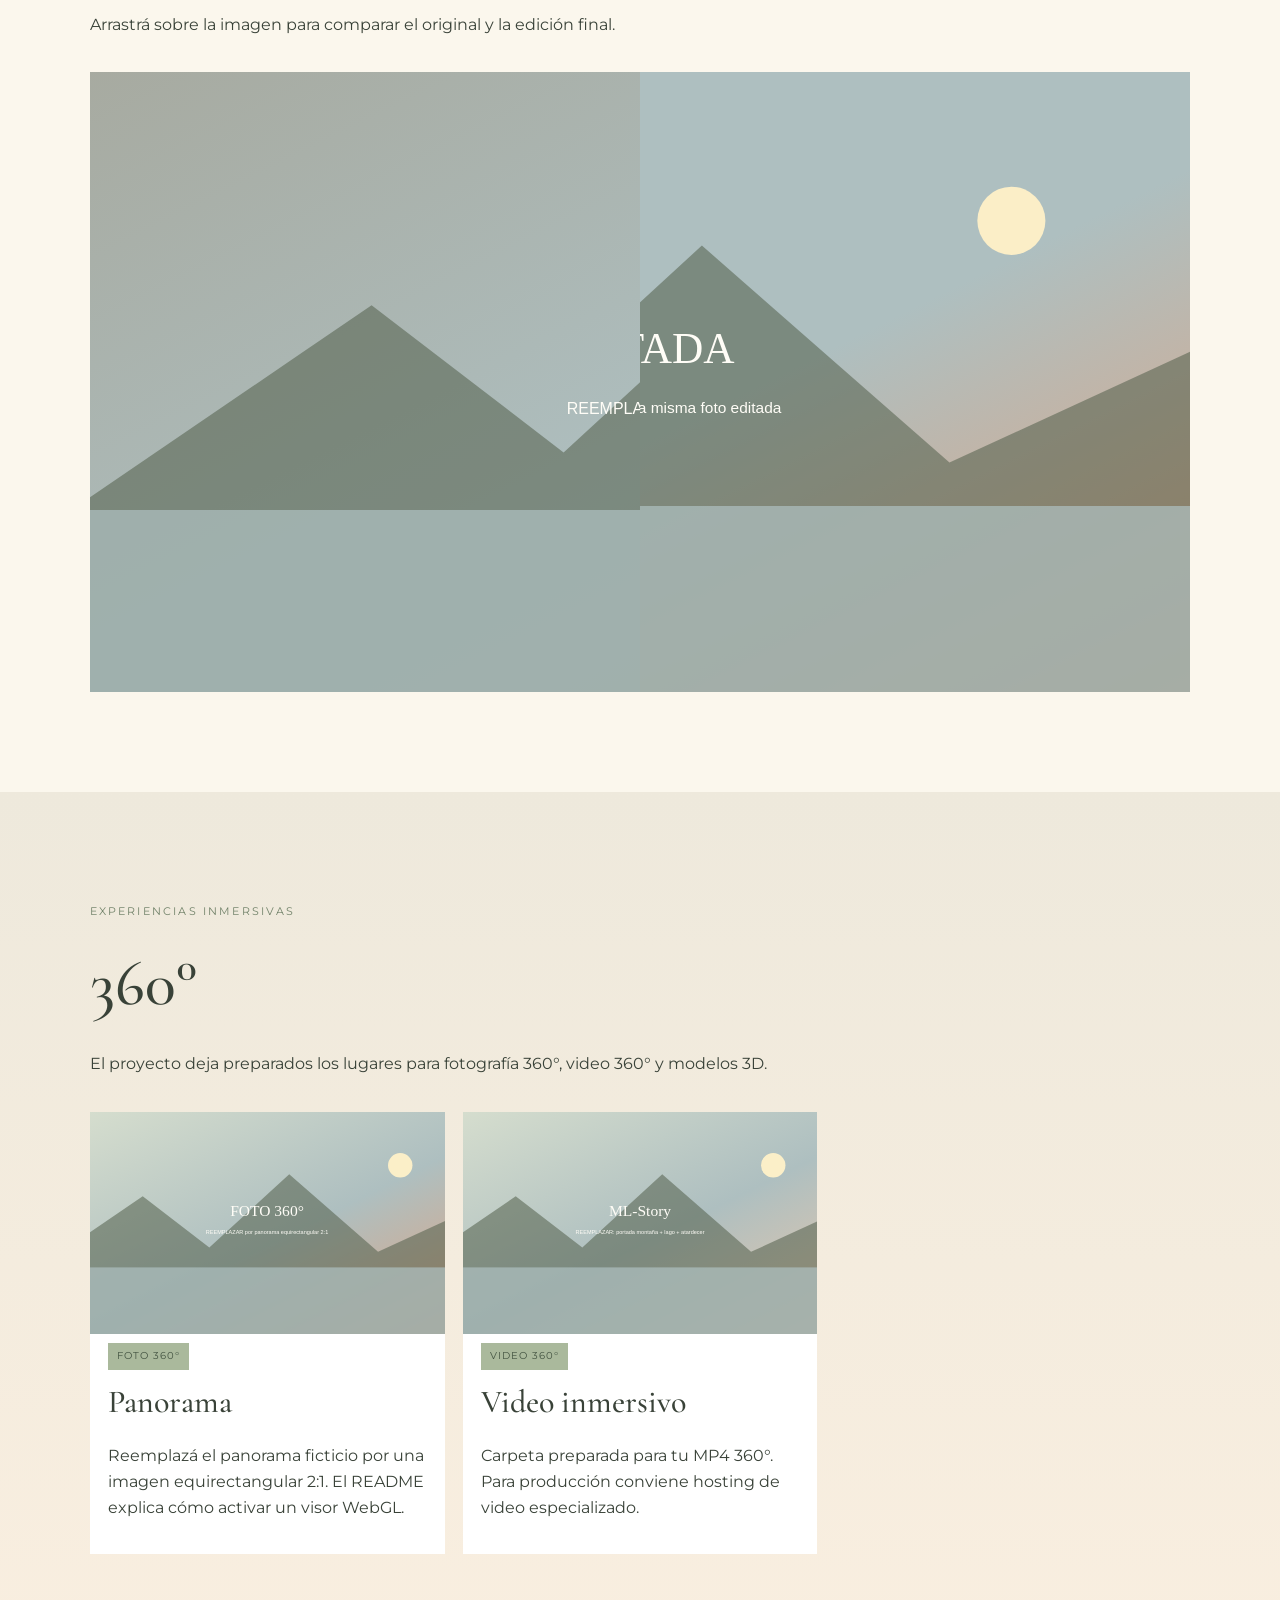
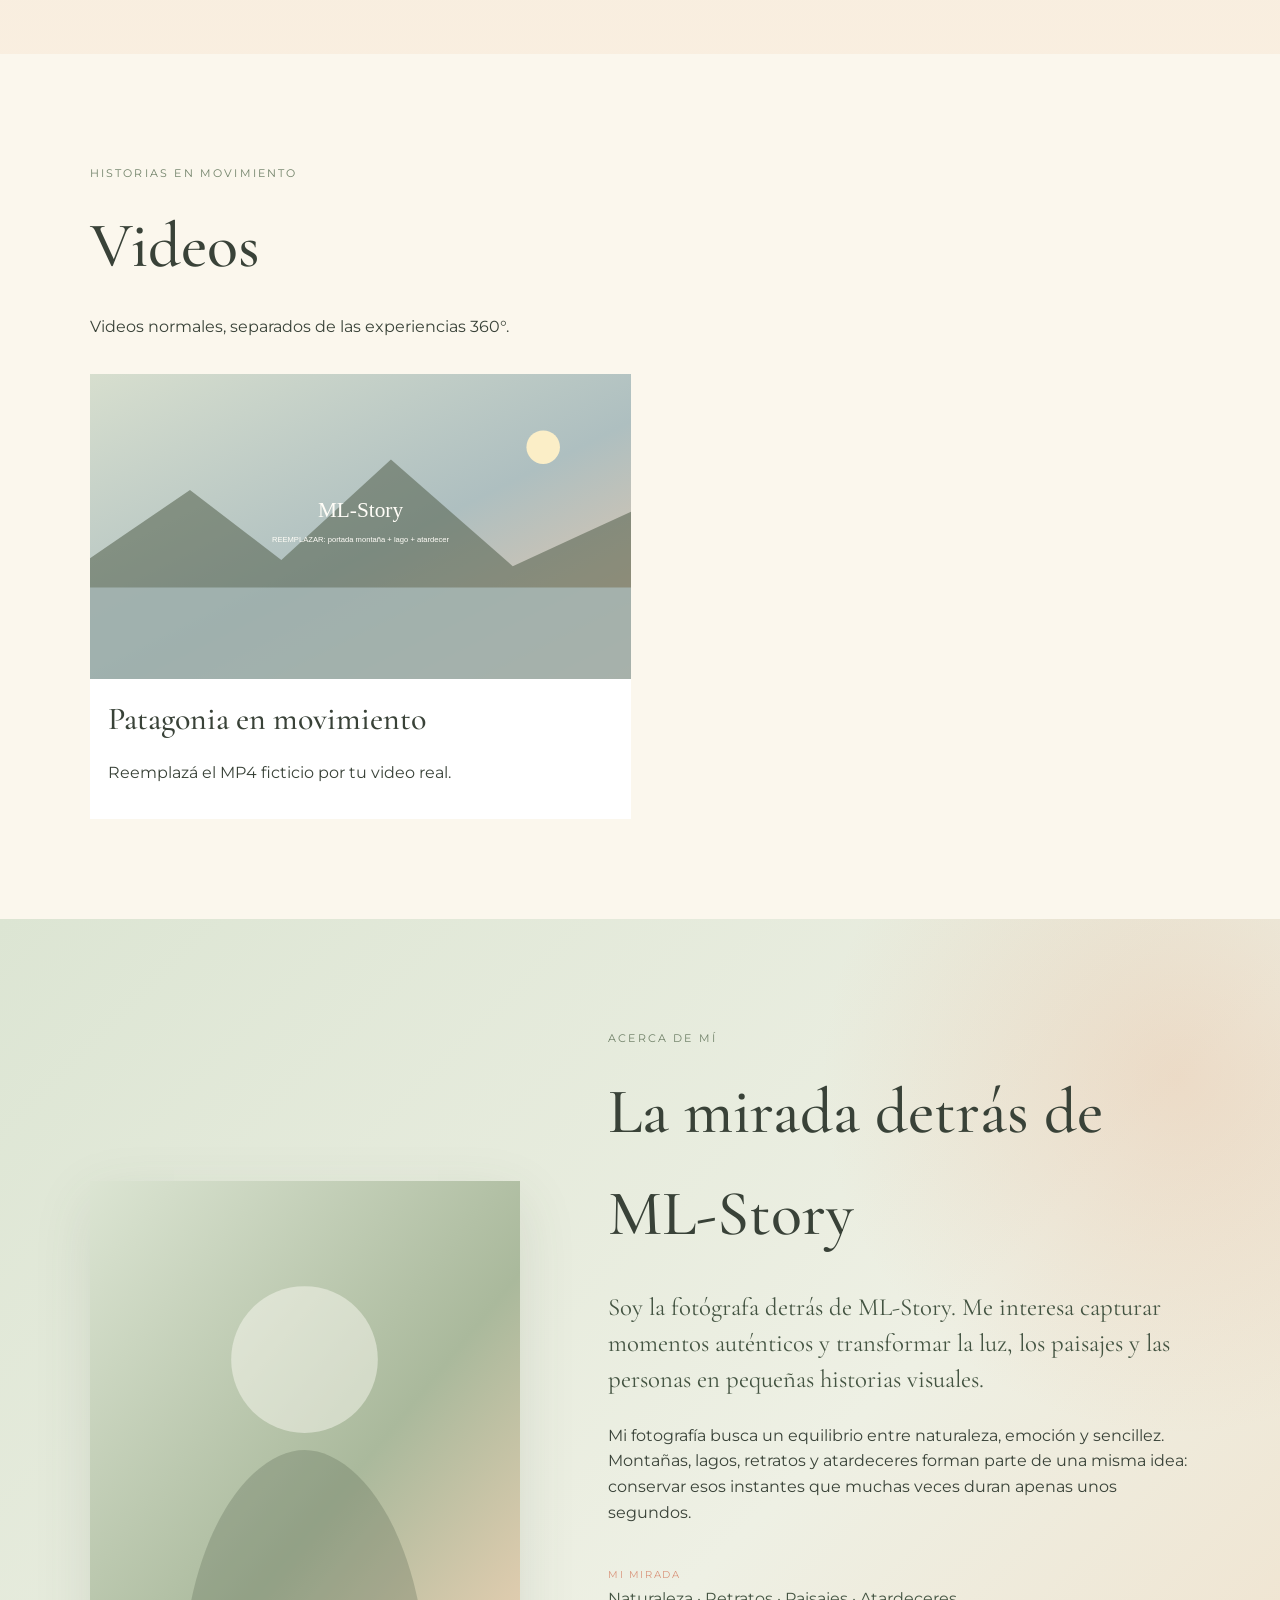
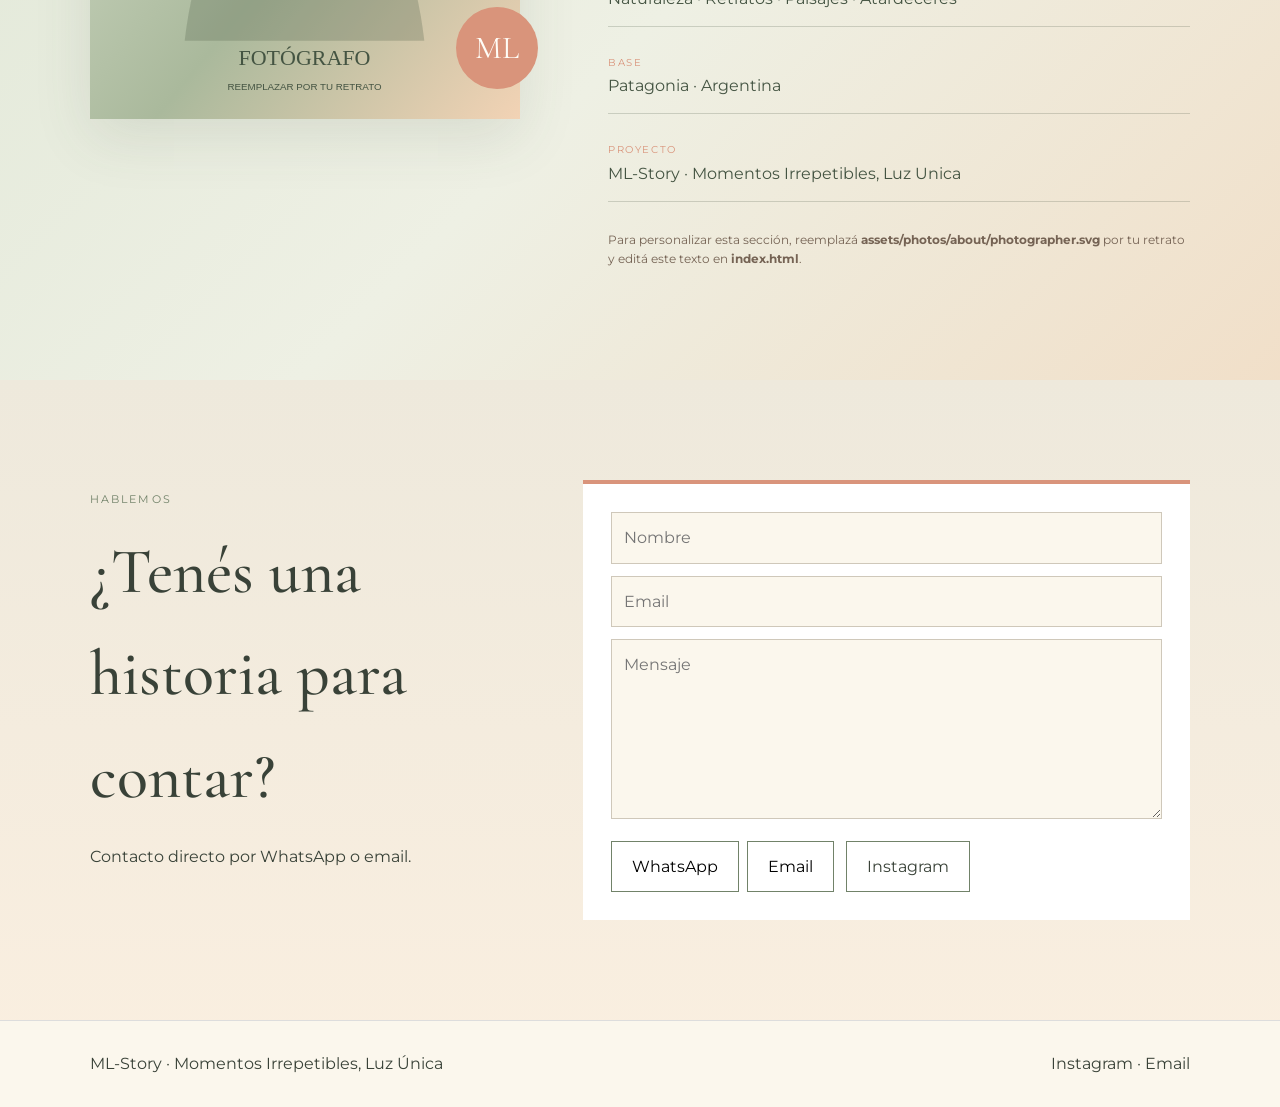
==== commit beefb15f: "add click-autoplay, instagram, delobj360" ====
--- a/index.html
+++ b/index.html
@@ -1,20 +1,27 @@
 <!doctype html><html lang="es"><head><meta charset="utf-8"><meta name="viewport" content="width=device-width,initial-scale=1">
-<title>ML-Story · Momentos Llenos de Luz</title><link rel="icon" href="assets/icons/favicon.svg">
+<title>ML-Story · Momentos Irrepetibles, Luz Unica</title><link rel="icon" href="assets/icons/favicon.svg">
 <link rel="preconnect" href="https://fonts.googleapis.com"><link rel="preconnect" href="https://fonts.gstatic.com" crossorigin>
 <link href="https://fonts.googleapis.com/css2?family=Cormorant+Garamond:wght@400;500;600&family=Montserrat:wght@300;400;500&display=swap" rel="stylesheet">
 <link rel="stylesheet" href="css/style.css"></head><body>
 <header class="header"><a class="logo" href="#inicio"><img src="assets/icons/logo.svg" alt="ML-Story"></a><button id="menu-toggle" class="menu-toggle">☰</button>
-<nav id="menu" class="nav"><a href="#galeria">Galería</a><a href="#historias">Historias</a><a href="#proceso">RAW / Edición</a><a href="#inmersivo">360° / 3D</a><a href="#videos">Video</a><a href="#acerca">Acerca de mí</a><a href="#contacto">Contacto</a></nav>
+<nav id="menu" class="nav"><a href="#galeria">Galería</a><a href="#historias">Historias</a><a href="#proceso">RAW / Edición</a><a href="#inmersivo">360° </a><a href="#videos">Video</a><a href="#acerca">Acerca de mí</a><a href="#contacto">Contacto</a></nav>
 <div class="music-player">
   <button id="music-toggle" class="music" aria-label="Reproducir o pausar jazz">♪ Jazz</button>
   <input id="music-volume" type="range" min="0" max="1" value="0.35" step="0.05" aria-label="Volumen de música">
   <span id="volume-label">35%</span>
 </div></header>
-<audio id="jazz-audio" loop><source src="assets/music/jazz.mp3" type="audio/mpeg"></audio>
+<audio id="jazz-audio" loop preload="auto">
+    <source src="assets/music/jazz.mp3" type="audio/mpeg">
+</audio>
 
 <main>
-<section id="inicio" class="hero"><div class="hero-copy"><p class="eyebrow">FOTOGRAFÍA · HISTORIAS · VIDA</p><h1>Momentos<br>Llenos de Luz</h1>
-<p>Montañas, lagos, personas y atardeceres convertidos en historias visuales.</p><a class="btn" href="#galeria">Explorar galería</a><a class="btn" href="#inmersivo">Explorar 360° / 3D</a></div>
+<section id="inicio" class="hero"><div class="hero-copy"><p class="eyebrow">FOTOGRAFÍA · HISTORIAS · VIDA</p><h1 class="milu-title">
+    <span><strong>M</strong>omentos</span>
+    <span><strong>I</strong>rrepetibles,</span>
+    <span><strong>L</strong>uz</span>
+    <span><strong>Ú</strong>nica</span>
+</h1>
+<p>Montañas, lagos, personas y atardeceres convertidos en historias visuales.</p><a class="btn" href="#galeria">Explorar galería</a><a class="btn" href="#inmersivo">Explorar 360° </a></div>
 <img class="hero-img" src="assets/photos/hero/hero-sunset.svg" alt="Portada ML-Story"></section>
 
 <section id="galeria" class="section"><div class="heading"><p class="eyebrow">FOTOGRAFÍAS</p><h2>Galería</h2><p>Las tarjetas se generan automáticamente desde <b>js/content.js</b>.</p></div>
@@ -26,11 +33,10 @@
 <section id="proceso" class="section"><div class="heading"><p class="eyebrow">EL PROCESO</p><h2>RAW / Edición</h2><p>Arrastrá sobre la imagen para comparar el original y la edición final.</p></div>
 <div class="compare"><img id="edited-img" alt="Foto editada"><div id="raw-wrap" class="raw-wrap"><img id="raw-img" alt="Foto RAW"></div><input id="compare-range" type="range" min="0" max="100" value="50"></div></section>
 
-<section id="inmersivo" class="section soft"><div class="heading"><p class="eyebrow">EXPERIENCIAS INMERSIVAS</p><h2>360° & 3D</h2><p>El proyecto deja preparados los lugares para fotografía 360°, video 360° y modelos 3D.</p></div>
+<section id="inmersivo" class="section soft"><div class="heading"><p class="eyebrow">EXPERIENCIAS INMERSIVAS</p><h2>360° </h2><p>El proyecto deja preparados los lugares para fotografía 360°, video 360° y modelos 3D.</p></div>
 <div class="immersive-grid">
 <article class="immersive-card"><img id="p360" alt="Fotografía 360"><div><span class="badge">FOTO 360°</span><h3>Panorama</h3><p>Reemplazá el panorama ficticio por una imagen equirectangular 2:1. El README explica cómo activar un visor WebGL.</p></div></article>
 <article class="immersive-card"><img id="v360-poster" alt="Video 360"><div><span class="badge">VIDEO 360°</span><h3>Video inmersivo</h3><p>Carpeta preparada para tu MP4 360°. Para producción conviene hosting de video especializado.</p></div></article>
-<article class="immersive-card"><img id="model-poster" alt="Modelo 3D"><div><span class="badge">MODELO 3D</span><h3>Objeto / escena 3D</h3><p>Carpeta preparada para archivos GLB/GLTF y posterior integración con model-viewer.</p></div></article>
 </div></section>
 
 <section id="videos" class="section"><div class="heading"><p class="eyebrow">HISTORIAS EN MOVIMIENTO</p><h2>Videos</h2><p>Videos normales, separados de las experiencias 360°.</p></div><div id="video-grid" class="video-grid"></div></section>
@@ -49,17 +55,46 @@
     <div class="about-details">
       <div><small>MI MIRADA</small><strong>Naturaleza · Retratos · Paisajes · Atardeceres</strong></div>
       <div><small>BASE</small><strong>Patagonia · Argentina</strong></div>
-      <div><small>PROYECTO</small><strong>ML-Story · Momentos Llenos de Luz</strong></div>
+      <div><small>PROYECTO</small><strong>ML-Story · Momentos Irrepetibles, Luz Unica</strong></div>
     </div>
     <p class="replace-note">Para personalizar esta sección, reemplazá <b>assets/photos/about/photographer.svg</b> por tu retrato y editá este texto en <b>index.html</b>.</p>
   </div>
 </section>
 
 <section id="contacto" class="section soft contact"><div><p class="eyebrow">HABLEMOS</p><h2>¿Tenés una historia para contar?</h2><p>Contacto directo por WhatsApp o email.</p></div>
-<div class="form"><input id="name" placeholder="Nombre"><input id="email" type="email" placeholder="Email"><textarea id="message" rows="6" placeholder="Mensaje"></textarea><div><button id="wa" class="btn">WhatsApp</button><button id="mail" class="btn">Email</button></div></div></section>
+<div class="form"><input id="name" placeholder="Nombre"><input id="email" type="email" placeholder="Email"><textarea id="message" rows="6" placeholder="Mensaje"></textarea><div><button id="wa" class="btn">WhatsApp</button><button id="mail" class="btn">Email</button>
+<a
+        class="btn"
+        href="https://www.instagram.com/ph.milumon/"
+        target="_blank"
+        rel="noopener noreferrer">
+        Instagram
+    </a>
+</div></div></section>
+
 </main>
-<footer class="footer"><span>ML-Story · Momentos Llenos de Luz</span><span>Fotografía · Historias · Vida</span></footer>
+<footer class="footer">
 
+    <span>
+        ML-Story · Momentos Irrepetibles, Luz Única
+    </span>
+
+    <div>
+        <a
+            href="https://www.instagram.com/ph.milumon/"
+            target="_blank"
+            rel="noopener noreferrer">
+            Instagram
+        </a>
+
+        ·
+
+        <a href="mailto:mljm@gmail.com">
+            Email
+        </a>
+    </div>
+
+</footer>
 <div id="photo-modal" class="modal"><div class="modal-box"><button class="close-modal">×</button><img alt=""><div class="modal-copy"><p class="eyebrow">HISTORIA</p><h2></h2><p class="story"></p><p class="exif"></p></div></div></div>
 
 <script src="js/content.js"></script><script src="js/main.js"></script></body></html>
--- a/css/style.css
+++ b/css/style.css
@@ -167,3 +167,20 @@
   .modal-box{max-height:94vh;overflow:auto}
   .modal-box img{height:auto;max-height:52vh}
 }
+.milu-title {
+    display: flex;
+    flex-direction: column;
+    font-size: clamp(2.8rem, 5vw, 5rem);
+    line-height: 0.92;
+    letter-spacing: -0.02em;
+}
+
+.milu-title span {
+    display: block;
+}
+
+.milu-title strong {
+    color: #556e4f;
+    font-size: 1.12em;
+    font-weight: 600;
+}
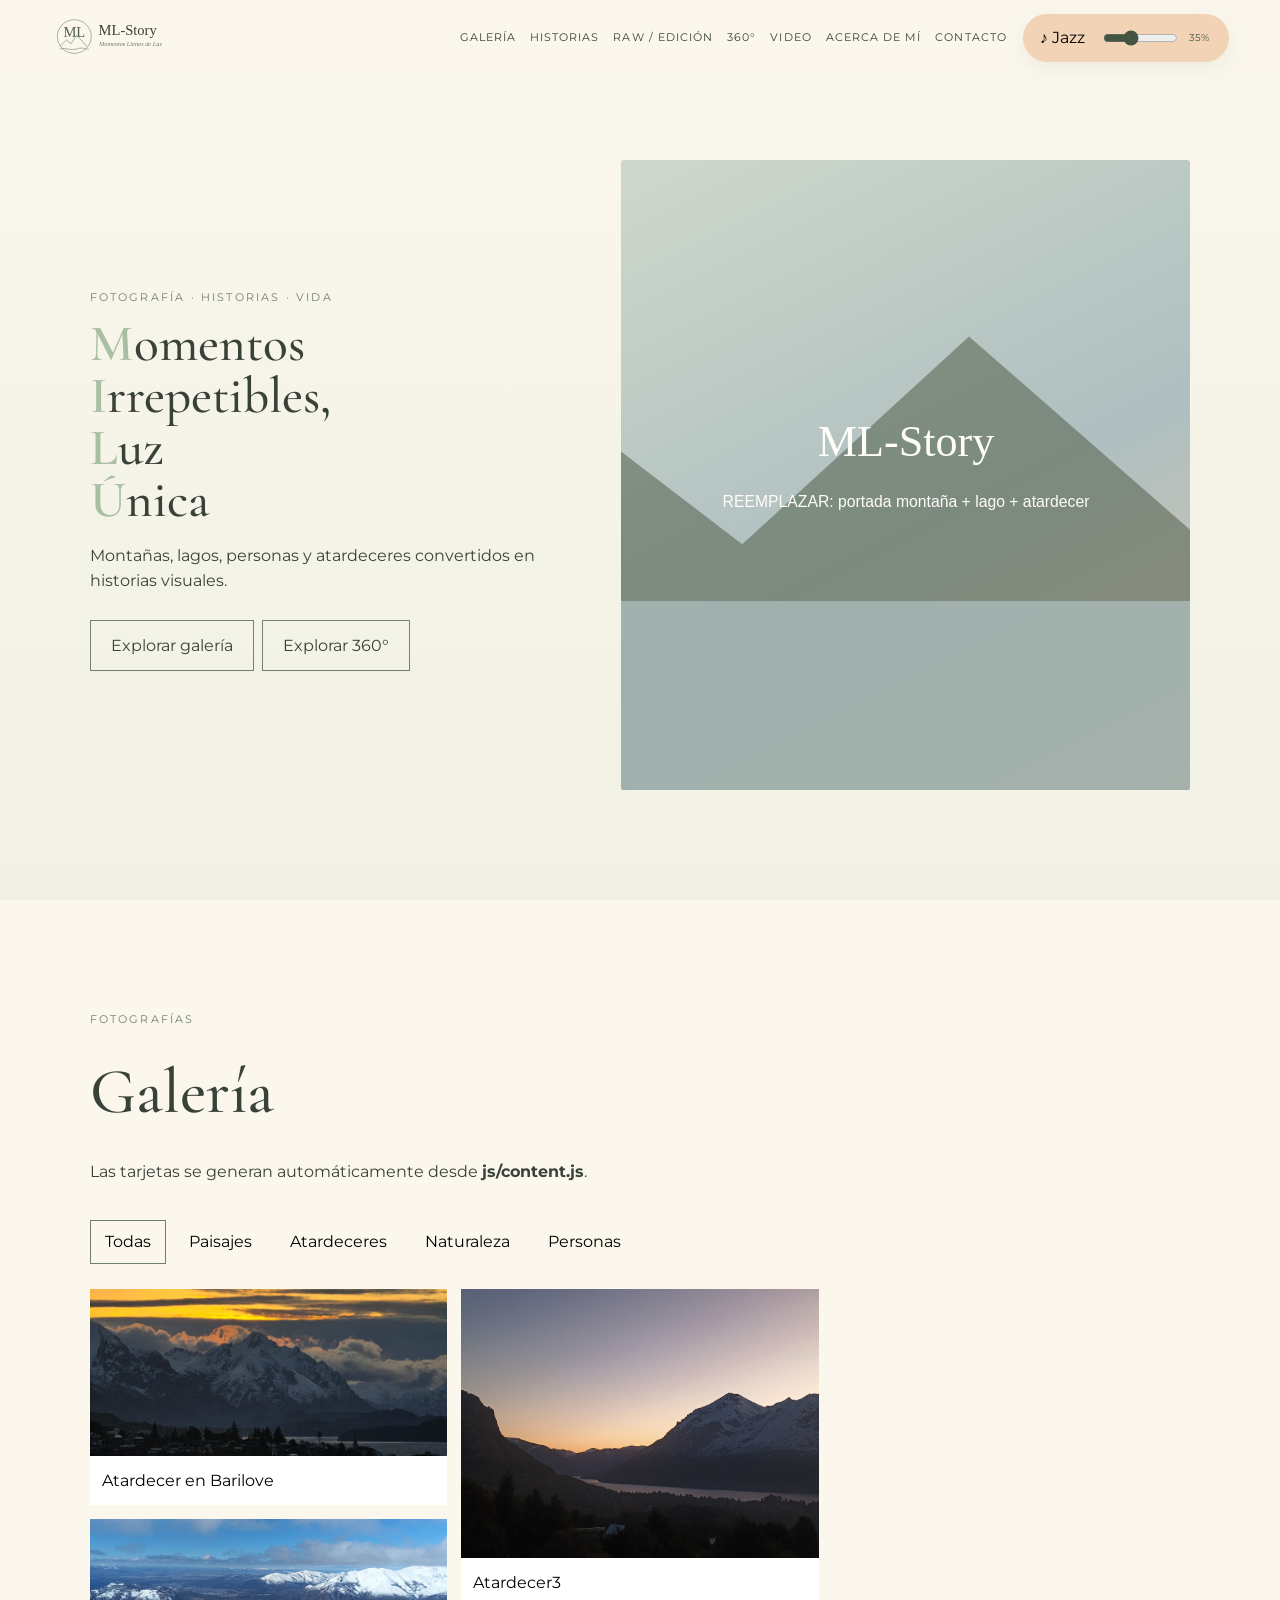
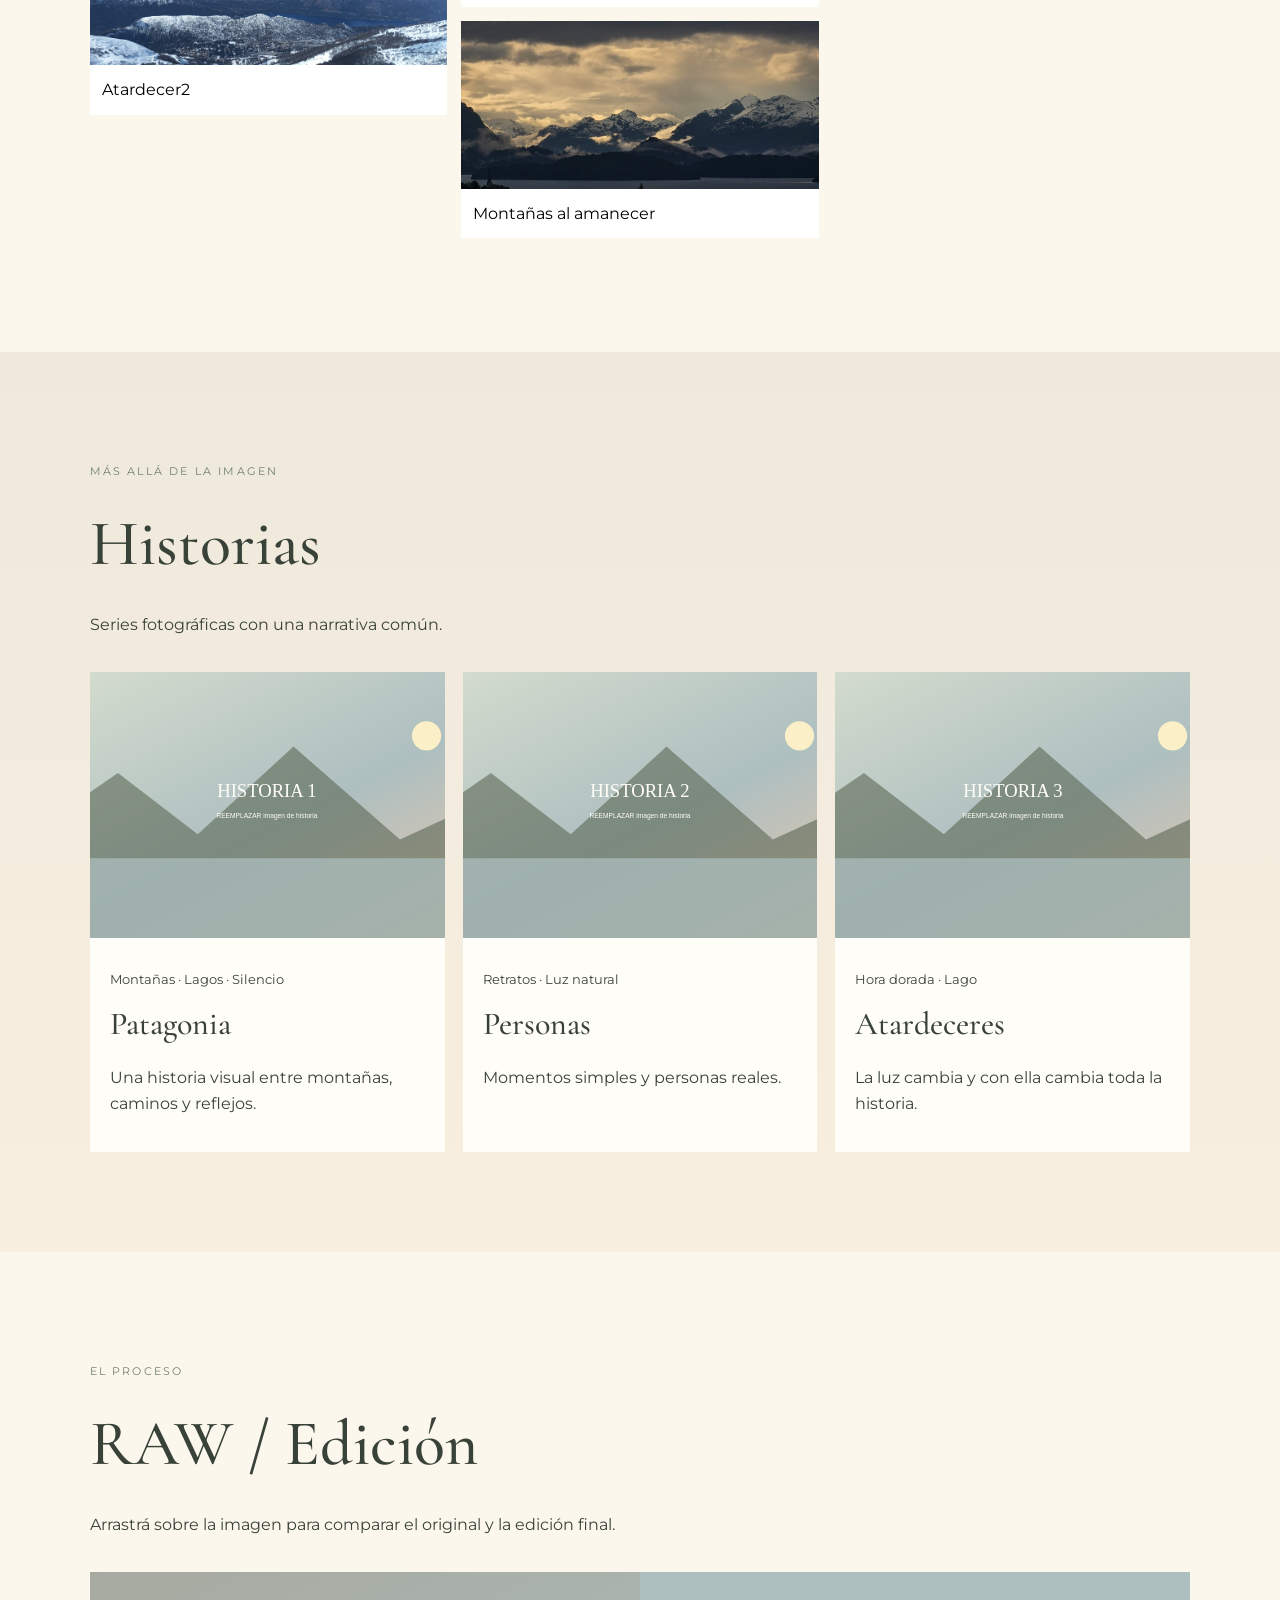
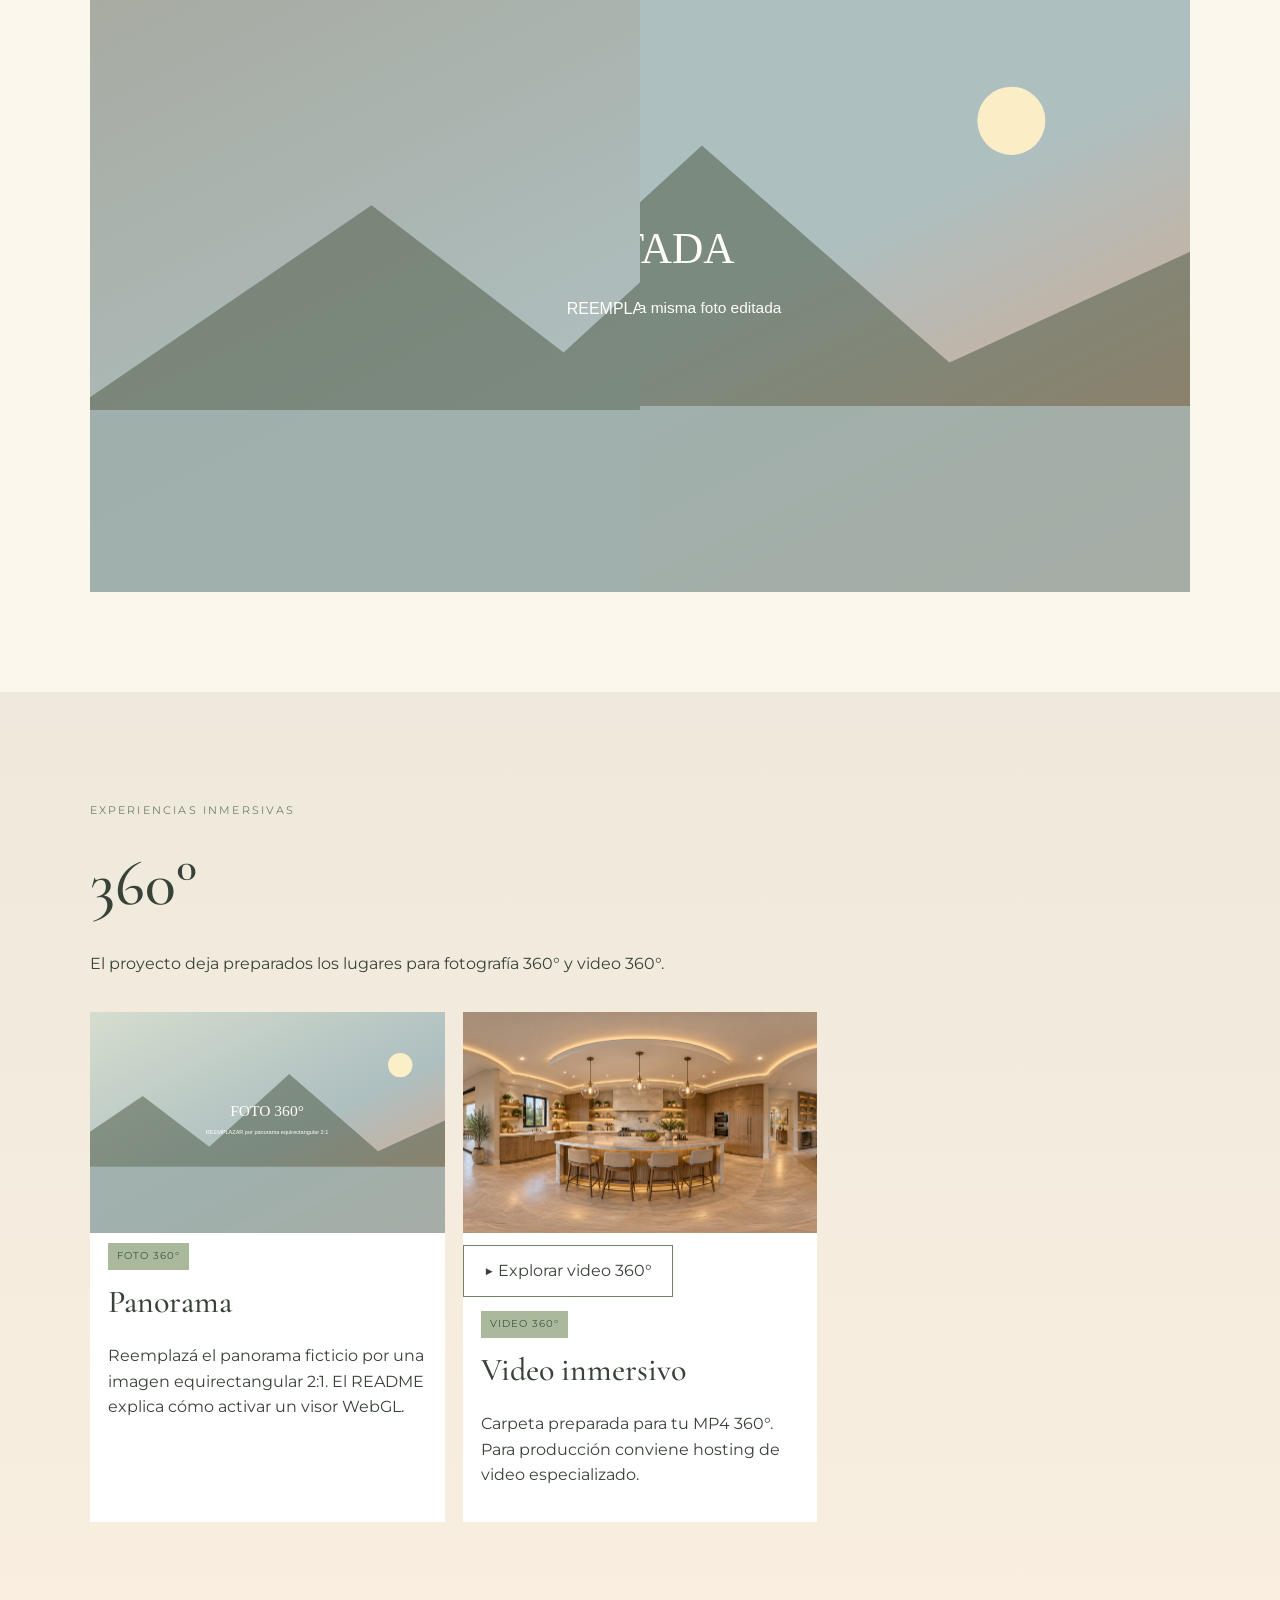
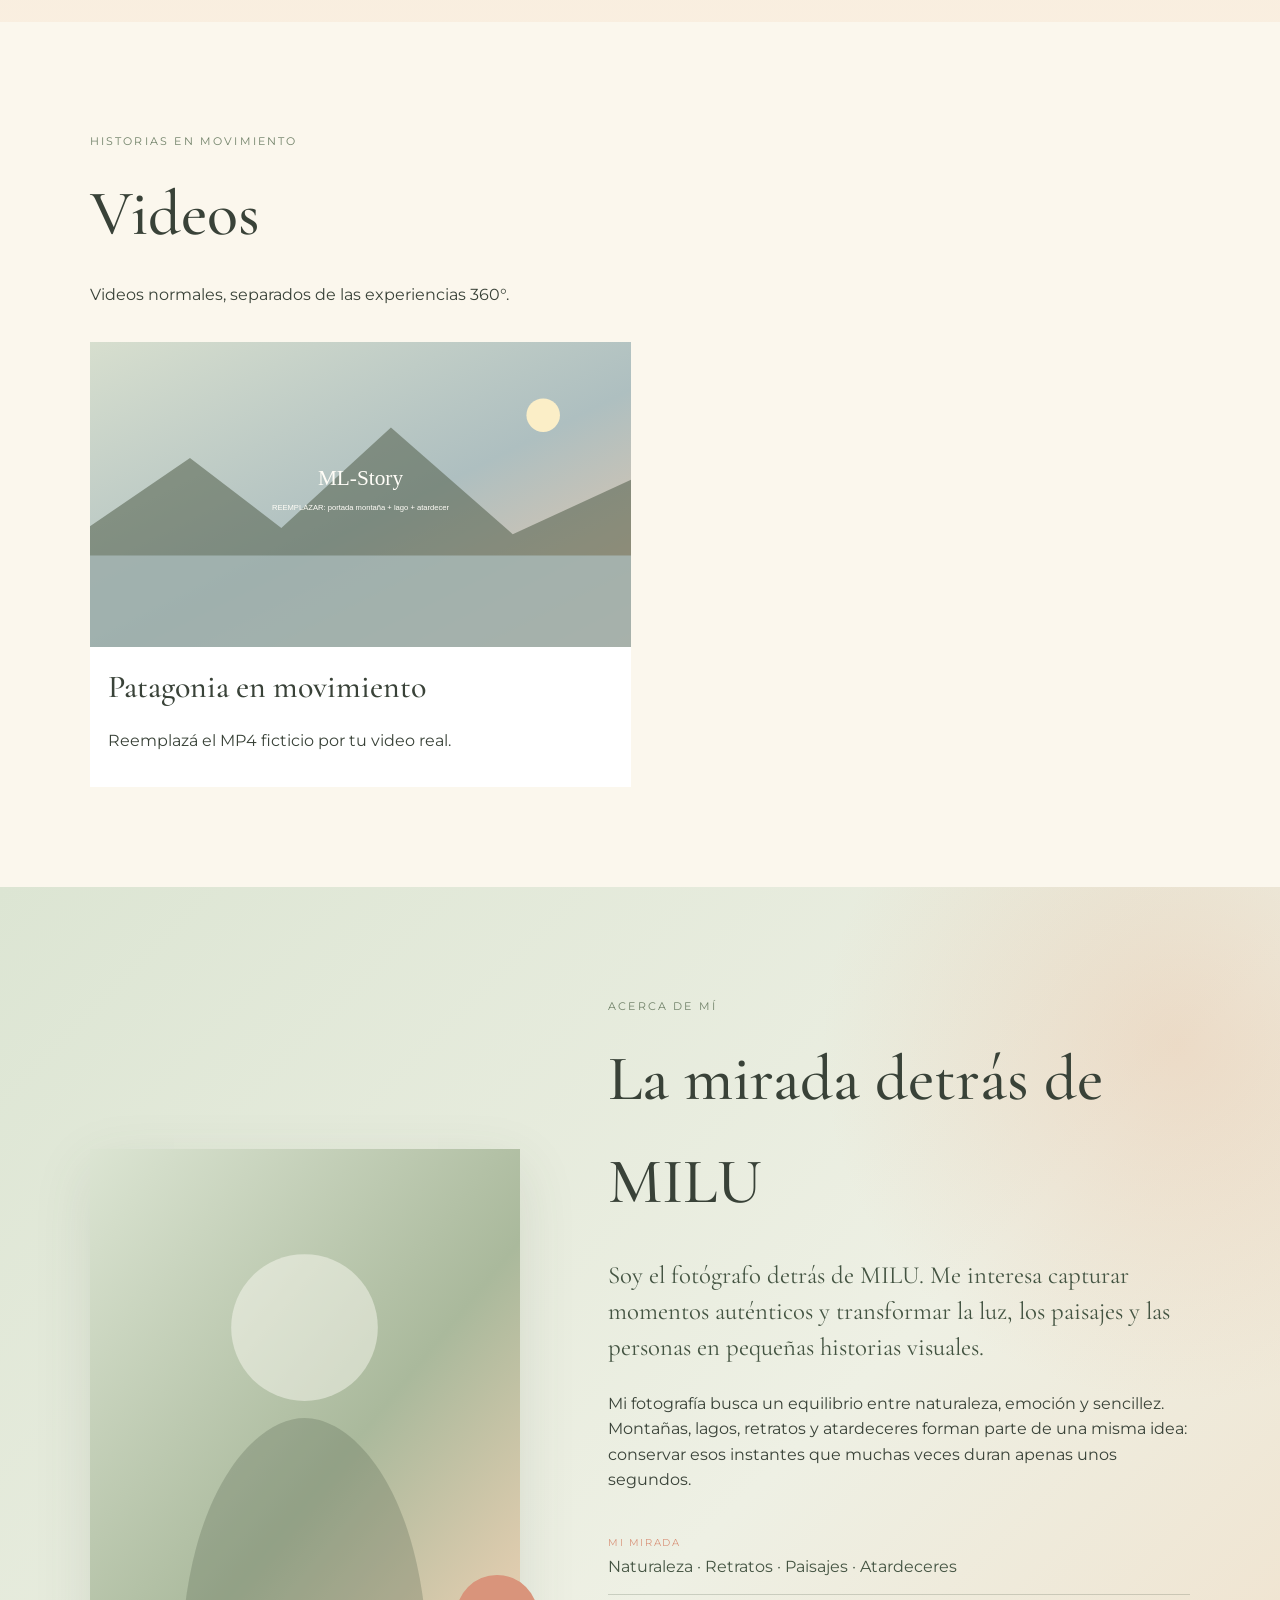
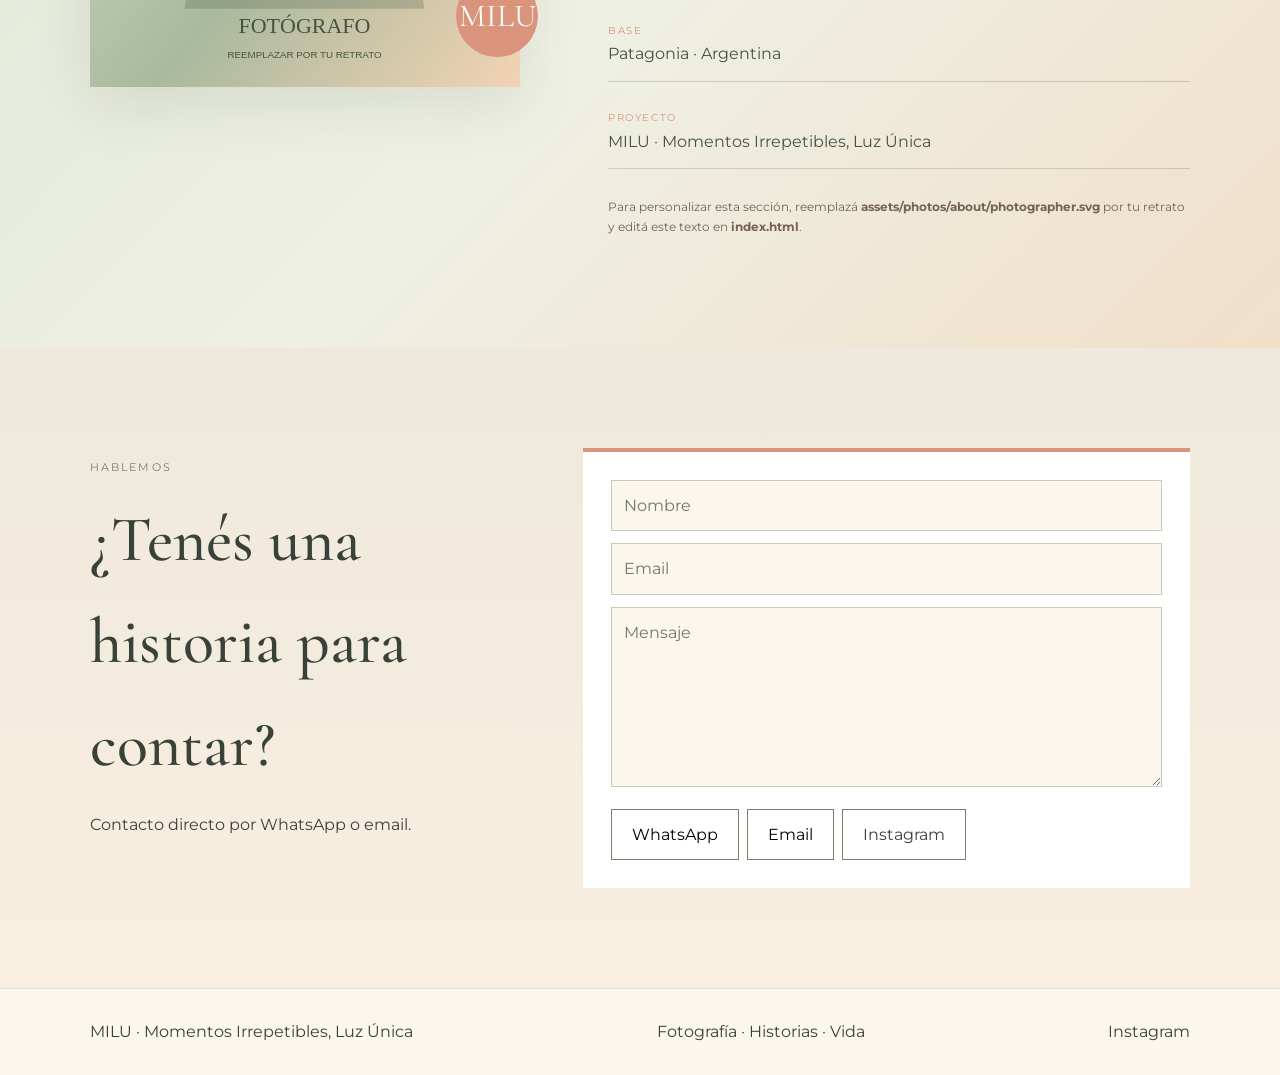
==== commit 84d984c3: "update 360vr" ====
--- a/index.html
+++ b/index.html
@@ -1,28 +1,21 @@
 <!doctype html><html lang="es"><head><meta charset="utf-8"><meta name="viewport" content="width=device-width,initial-scale=1">
-<title>ML-Story · Momentos Irrepetibles, Luz Unica</title><link rel="icon" href="assets/icons/favicon.svg">
+<title>MILU · Momentos Irrepetibles, Luz Única</title><link rel="icon" href="assets/icons/favicon.svg">
 <link rel="preconnect" href="https://fonts.googleapis.com"><link rel="preconnect" href="https://fonts.gstatic.com" crossorigin>
 <link href="https://fonts.googleapis.com/css2?family=Cormorant+Garamond:wght@400;500;600&family=Montserrat:wght@300;400;500&display=swap" rel="stylesheet">
 <link rel="stylesheet" href="css/style.css"></head><body>
-<header class="header"><a class="logo" href="#inicio"><img src="assets/icons/logo.svg" alt="ML-Story"></a><button id="menu-toggle" class="menu-toggle">☰</button>
-<nav id="menu" class="nav"><a href="#galeria">Galería</a><a href="#historias">Historias</a><a href="#proceso">RAW / Edición</a><a href="#inmersivo">360° </a><a href="#videos">Video</a><a href="#acerca">Acerca de mí</a><a href="#contacto">Contacto</a></nav>
+<header class="header"><a class="logo" href="#inicio"><img src="assets/icons/logo.svg" alt="MILU"></a><button id="menu-toggle" class="menu-toggle">☰</button>
+<nav id="menu" class="nav"><a href="#galeria">Galería</a><a href="#historias">Historias</a><a href="#proceso">RAW / Edición</a><a href="#inmersivo">360°</a><a href="#videos">Video</a><a href="#acerca">Acerca de mí</a><a href="#contacto">Contacto</a></nav>
 <div class="music-player">
   <button id="music-toggle" class="music" aria-label="Reproducir o pausar jazz">♪ Jazz</button>
   <input id="music-volume" type="range" min="0" max="1" value="0.35" step="0.05" aria-label="Volumen de música">
   <span id="volume-label">35%</span>
 </div></header>
-<audio id="jazz-audio" loop preload="auto">
-    <source src="assets/music/jazz.mp3" type="audio/mpeg">
-</audio>
+<audio id="jazz-audio" loop><source src="assets/music/jazz.mp3" type="audio/mpeg"></audio>
 
 <main>
-<section id="inicio" class="hero"><div class="hero-copy"><p class="eyebrow">FOTOGRAFÍA · HISTORIAS · VIDA</p><h1 class="milu-title">
-    <span><strong>M</strong>omentos</span>
-    <span><strong>I</strong>rrepetibles,</span>
-    <span><strong>L</strong>uz</span>
-    <span><strong>Ú</strong>nica</span>
-</h1>
-<p>Montañas, lagos, personas y atardeceres convertidos en historias visuales.</p><a class="btn" href="#galeria">Explorar galería</a><a class="btn" href="#inmersivo">Explorar 360° </a></div>
-<img class="hero-img" src="assets/photos/hero/hero-sunset.svg" alt="Portada ML-Story"></section>
+<section id="inicio" class="hero"><div class="hero-copy"><p class="eyebrow">FOTOGRAFÍA · HISTORIAS · VIDA</p><h1 class="milu-title"><span><strong>M</strong>omentos</span><span><strong>I</strong>rrepetibles,</span><span><strong>L</strong>uz</span><span><strong>Ú</strong>nica</span></h1>
+<p>Montañas, lagos, personas y atardeceres convertidos en historias visuales.</p><a class="btn" href="#galeria">Explorar galería</a><a class="btn" href="#inmersivo">Explorar 360°</a></div>
+<img class="hero-img" src="assets/photos/hero/hero-sunset.svg" alt="Portada MILU"></section>
 
 <section id="galeria" class="section"><div class="heading"><p class="eyebrow">FOTOGRAFÍAS</p><h2>Galería</h2><p>Las tarjetas se generan automáticamente desde <b>js/content.js</b>.</p></div>
 <div class="filters"><button class="active" data-filter="todas">Todas</button><button data-filter="paisajes">Paisajes</button><button data-filter="atardeceres">Atardeceres</button><button data-filter="naturaleza">Naturaleza</button><button data-filter="personas">Personas</button></div>
@@ -33,10 +26,11 @@
 <section id="proceso" class="section"><div class="heading"><p class="eyebrow">EL PROCESO</p><h2>RAW / Edición</h2><p>Arrastrá sobre la imagen para comparar el original y la edición final.</p></div>
 <div class="compare"><img id="edited-img" alt="Foto editada"><div id="raw-wrap" class="raw-wrap"><img id="raw-img" alt="Foto RAW"></div><input id="compare-range" type="range" min="0" max="100" value="50"></div></section>
 
-<section id="inmersivo" class="section soft"><div class="heading"><p class="eyebrow">EXPERIENCIAS INMERSIVAS</p><h2>360° </h2><p>El proyecto deja preparados los lugares para fotografía 360°, video 360° y modelos 3D.</p></div>
+<section id="inmersivo" class="section soft"><div class="heading"><p class="eyebrow">EXPERIENCIAS INMERSIVAS</p><h2>360°</h2><p>El proyecto deja preparados los lugares para fotografía 360° y video 360°.</p></div>
 <div class="immersive-grid">
 <article class="immersive-card"><img id="p360" alt="Fotografía 360"><div><span class="badge">FOTO 360°</span><h3>Panorama</h3><p>Reemplazá el panorama ficticio por una imagen equirectangular 2:1. El README explica cómo activar un visor WebGL.</p></div></article>
-<article class="immersive-card"><img id="v360-poster" alt="Video 360"><div><span class="badge">VIDEO 360°</span><h3>Video inmersivo</h3><p>Carpeta preparada para tu MP4 360°. Para producción conviene hosting de video especializado.</p></div></article>
+<article class="immersive-card"><a class="video360-link" href="video360.html" aria-label="Abrir video 360°"><img id="v360-poster" alt="Video 360"><span class="btn">▶ Explorar video 360°</span></a><div><span class="badge">VIDEO 360°</span><h3>Video inmersivo</h3><p>Carpeta preparada para tu MP4 360°. Para producción conviene hosting de video especializado.</p></div></article>
+
 </div></section>
 
 <section id="videos" class="section"><div class="heading"><p class="eyebrow">HISTORIAS EN MOVIMIENTO</p><h2>Videos</h2><p>Videos normales, separados de las experiencias 360°.</p></div><div id="video-grid" class="video-grid"></div></section>
@@ -44,57 +38,28 @@
 
 <section id="acerca" class="section about-section">
   <div class="about-photo-wrap">
-    <img class="about-photo" src="assets/photos/about/photographer.svg" alt="Fotógrafo detrás de ML-Story">
-    <span class="about-accent">ML</span>
+    <img class="about-photo" src="assets/photos/about/photographer.svg" alt="Fotógrafo detrás de MILU">
+    <span class="about-accent">MILU</span>
   </div>
   <div class="about-copy">
     <p class="eyebrow">ACERCA DE MÍ</p>
-    <h2>La mirada detrás de ML-Story</h2>
-    <p class="about-lead">Soy la fotógrafa detrás de ML-Story. Me interesa capturar momentos auténticos y transformar la luz, los paisajes y las personas en pequeñas historias visuales.</p>
+    <h2>La mirada detrás de MILU</h2>
+    <p class="about-lead">Soy el fotógrafo detrás de MILU. Me interesa capturar momentos auténticos y transformar la luz, los paisajes y las personas en pequeñas historias visuales.</p>
     <p>Mi fotografía busca un equilibrio entre naturaleza, emoción y sencillez. Montañas, lagos, retratos y atardeceres forman parte de una misma idea: conservar esos instantes que muchas veces duran apenas unos segundos.</p>
     <div class="about-details">
       <div><small>MI MIRADA</small><strong>Naturaleza · Retratos · Paisajes · Atardeceres</strong></div>
       <div><small>BASE</small><strong>Patagonia · Argentina</strong></div>
-      <div><small>PROYECTO</small><strong>ML-Story · Momentos Irrepetibles, Luz Unica</strong></div>
+      <div><small>PROYECTO</small><strong>MILU · Momentos Irrepetibles, Luz Única</strong></div>
     </div>
     <p class="replace-note">Para personalizar esta sección, reemplazá <b>assets/photos/about/photographer.svg</b> por tu retrato y editá este texto en <b>index.html</b>.</p>
   </div>
 </section>
 
 <section id="contacto" class="section soft contact"><div><p class="eyebrow">HABLEMOS</p><h2>¿Tenés una historia para contar?</h2><p>Contacto directo por WhatsApp o email.</p></div>
-<div class="form"><input id="name" placeholder="Nombre"><input id="email" type="email" placeholder="Email"><textarea id="message" rows="6" placeholder="Mensaje"></textarea><div><button id="wa" class="btn">WhatsApp</button><button id="mail" class="btn">Email</button>
-<a
-        class="btn"
-        href="https://www.instagram.com/ph.milumon/"
-        target="_blank"
-        rel="noopener noreferrer">
-        Instagram
-    </a>
-</div></div></section>
+<div class="form"><input id="name" placeholder="Nombre"><input id="email" type="email" placeholder="Email"><textarea id="message" rows="6" placeholder="Mensaje"></textarea><div><button id="wa" class="btn">WhatsApp</button><button id="mail" class="btn">Email</button><a class="btn" href="https://www.instagram.com/ph.milumon/" target="_blank" rel="noopener noreferrer">Instagram</a></div></div></section>
+</main>
+<footer class="footer"><span>MILU · Momentos Irrepetibles, Luz Única</span><span>Fotografía · Historias · Vida</span> <a href="https://www.instagram.com/ph.milumon/" target="_blank" rel="noopener noreferrer">Instagram</a></footer>
 
-</main>
-<footer class="footer">
-
-    <span>
-        ML-Story · Momentos Irrepetibles, Luz Única
-    </span>
-
-    <div>
-        <a
-            href="https://www.instagram.com/ph.milumon/"
-            target="_blank"
-            rel="noopener noreferrer">
-            Instagram
-        </a>
-
-        ·
-
-        <a href="mailto:mljm@gmail.com">
-            Email
-        </a>
-    </div>
-
-</footer>
 <div id="photo-modal" class="modal"><div class="modal-box"><button class="close-modal">×</button><img alt=""><div class="modal-copy"><p class="eyebrow">HISTORIA</p><h2></h2><p class="story"></p><p class="exif"></p></div></div></div>
 
 <script src="js/content.js"></script><script src="js/main.js"></script></body></html>
--- a/css/style.css
+++ b/css/style.css
@@ -167,20 +167,9 @@
   .modal-box{max-height:94vh;overflow:auto}
   .modal-box img{height:auto;max-height:52vh}
 }
-.milu-title {
-    display: flex;
-    flex-direction: column;
-    font-size: clamp(2.8rem, 5vw, 5rem);
-    line-height: 0.92;
-    letter-spacing: -0.02em;
-}
 
-.milu-title span {
-    display: block;
-}
-
-.milu-title strong {
-    color: #556e4f;
-    font-size: 1.12em;
-    font-weight: 600;
-}+.milu-title{display:flex;flex-direction:column;font-size:clamp(2.4rem,4vw,4.2rem);line-height:1.02}
+.milu-title strong{color:#A8BFA3;font-weight:600}
+.video360-link{display:block;color:inherit;text-decoration:none}
+.video360-link img{display:block;width:100%}
+.video360-link .btn{display:inline-block;margin:12px 0}
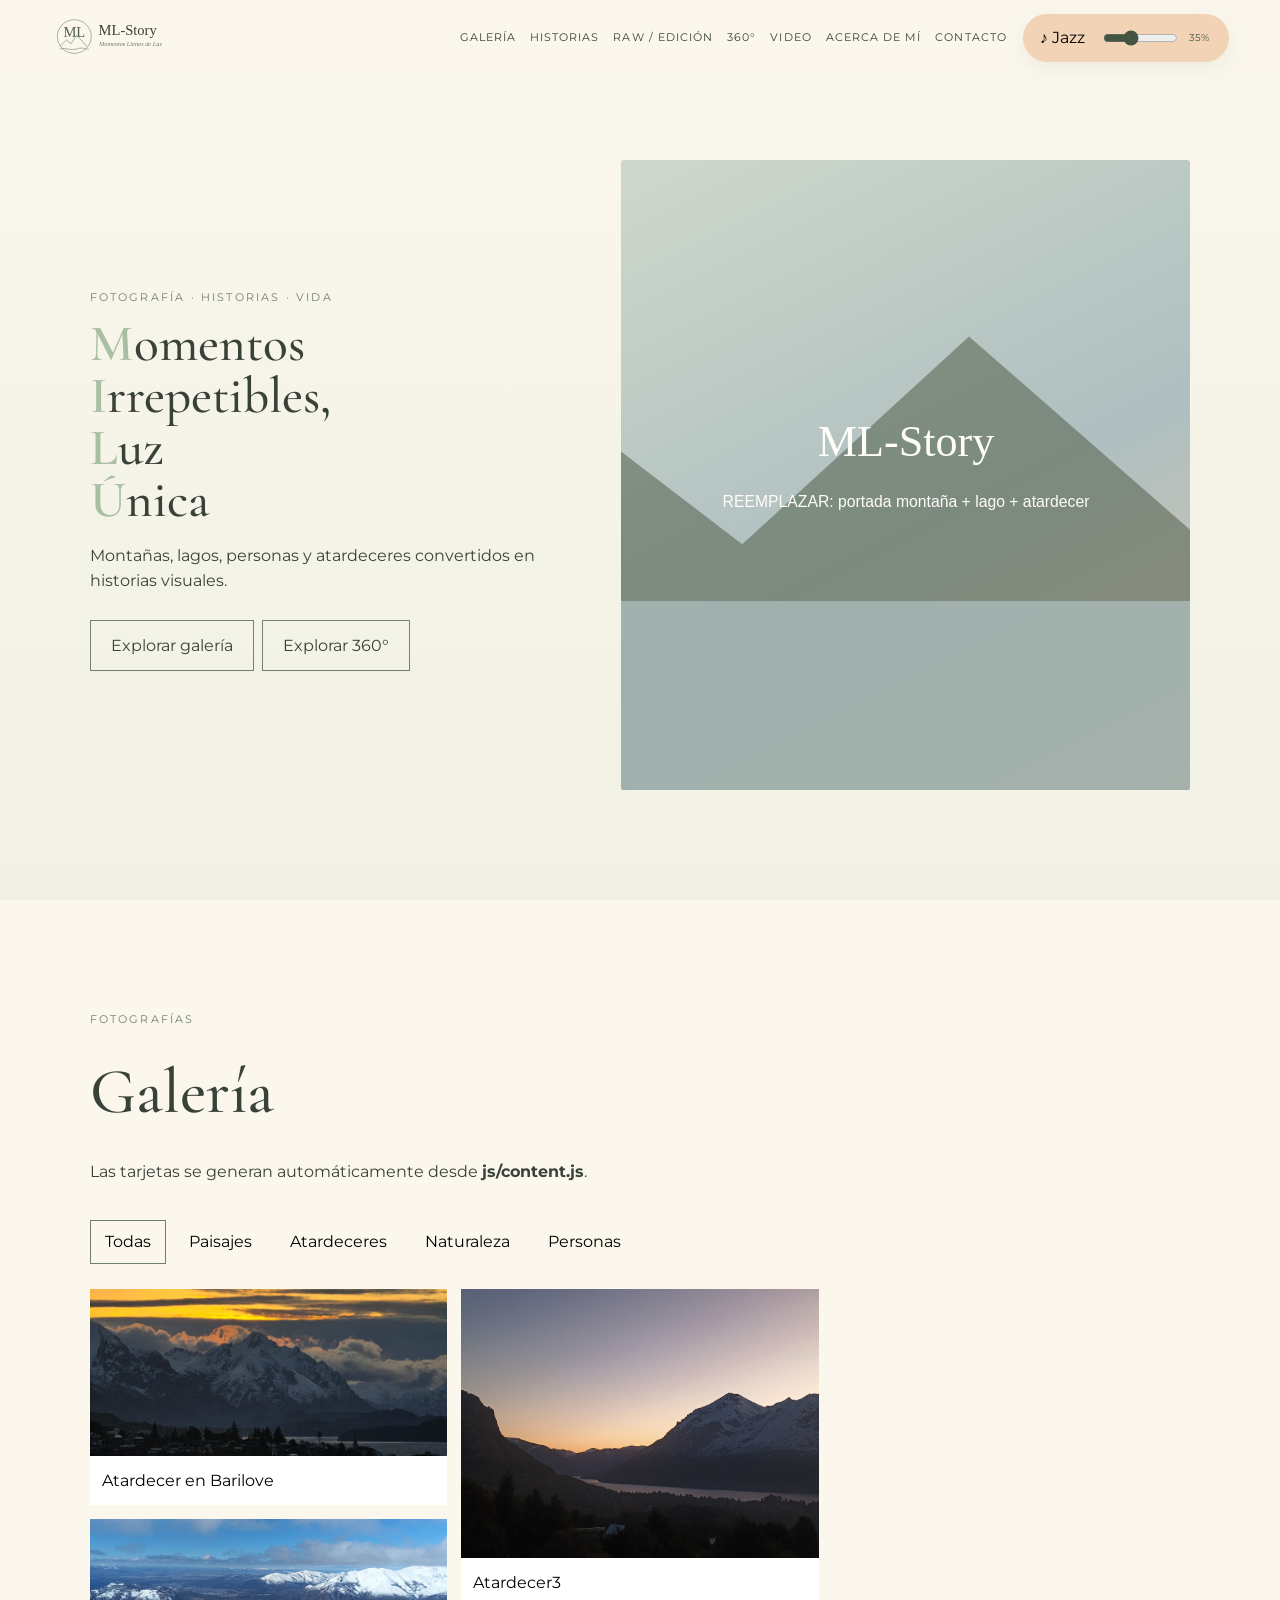
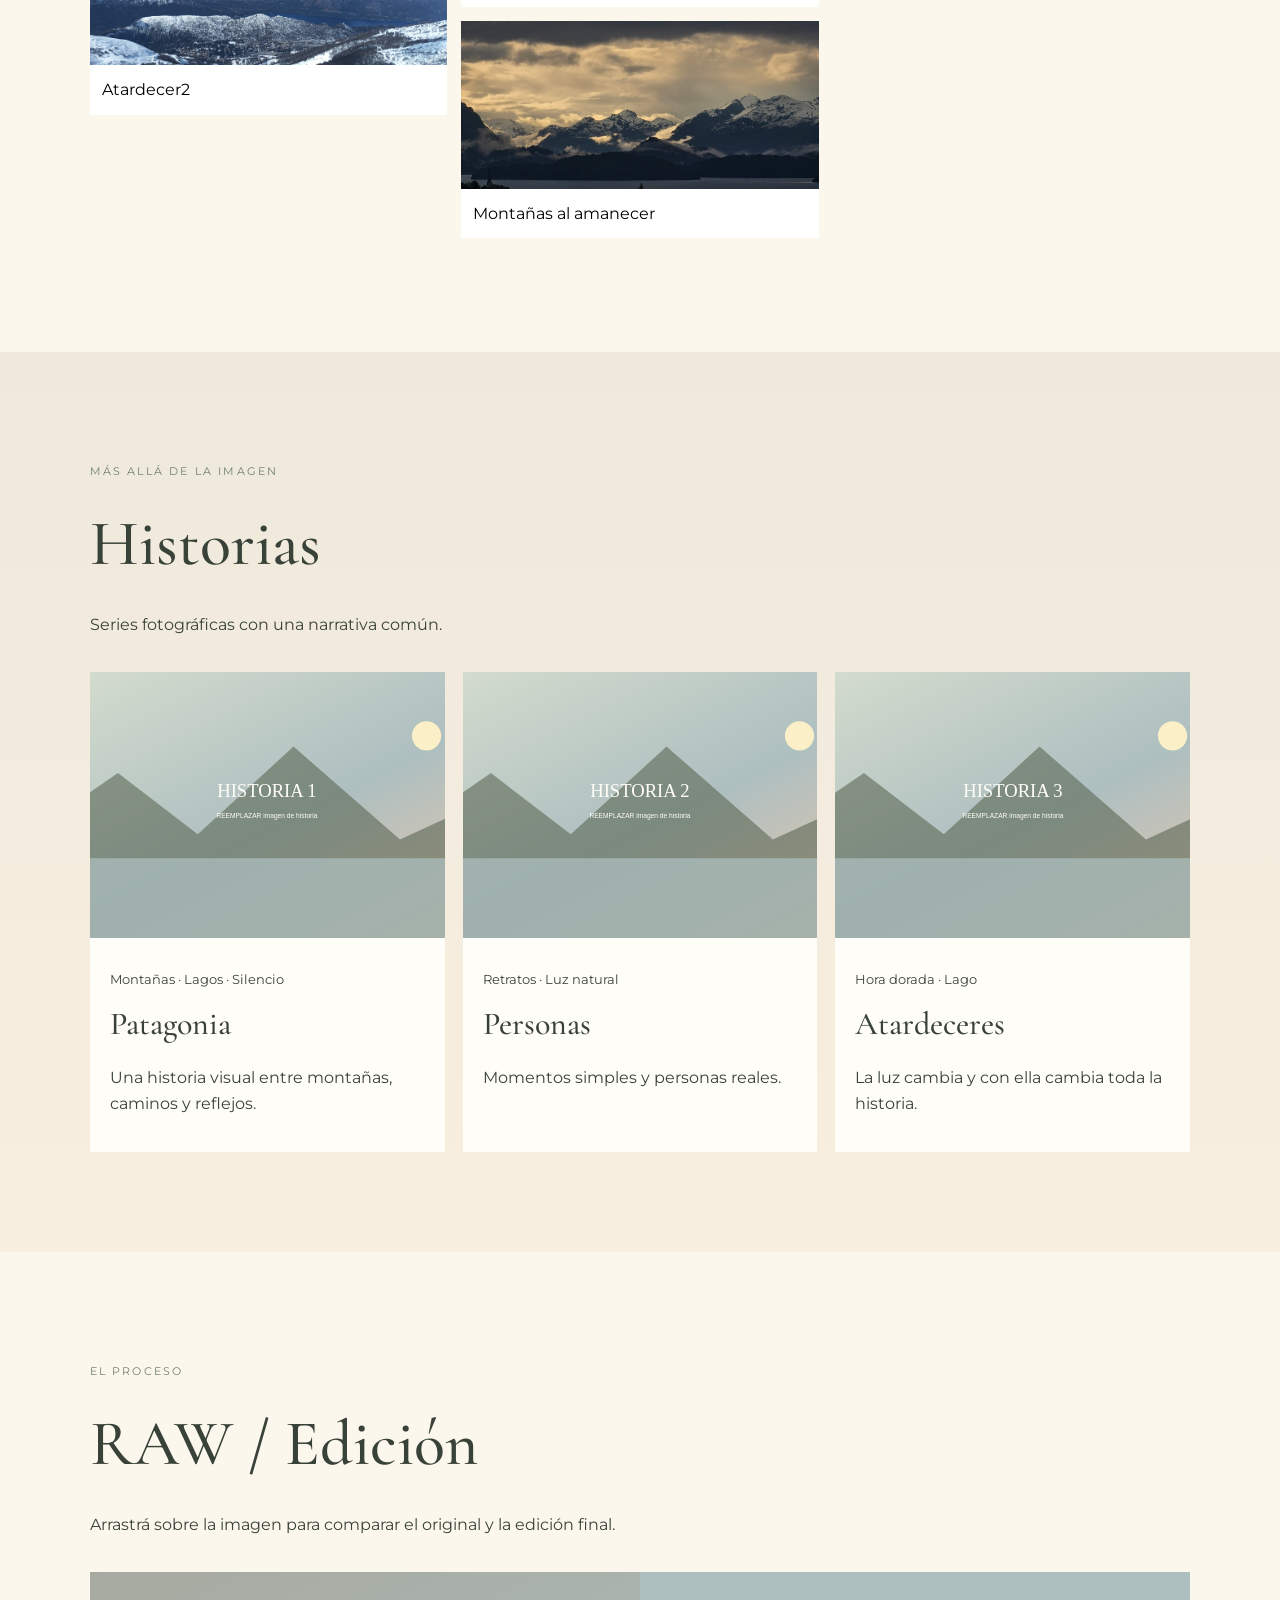
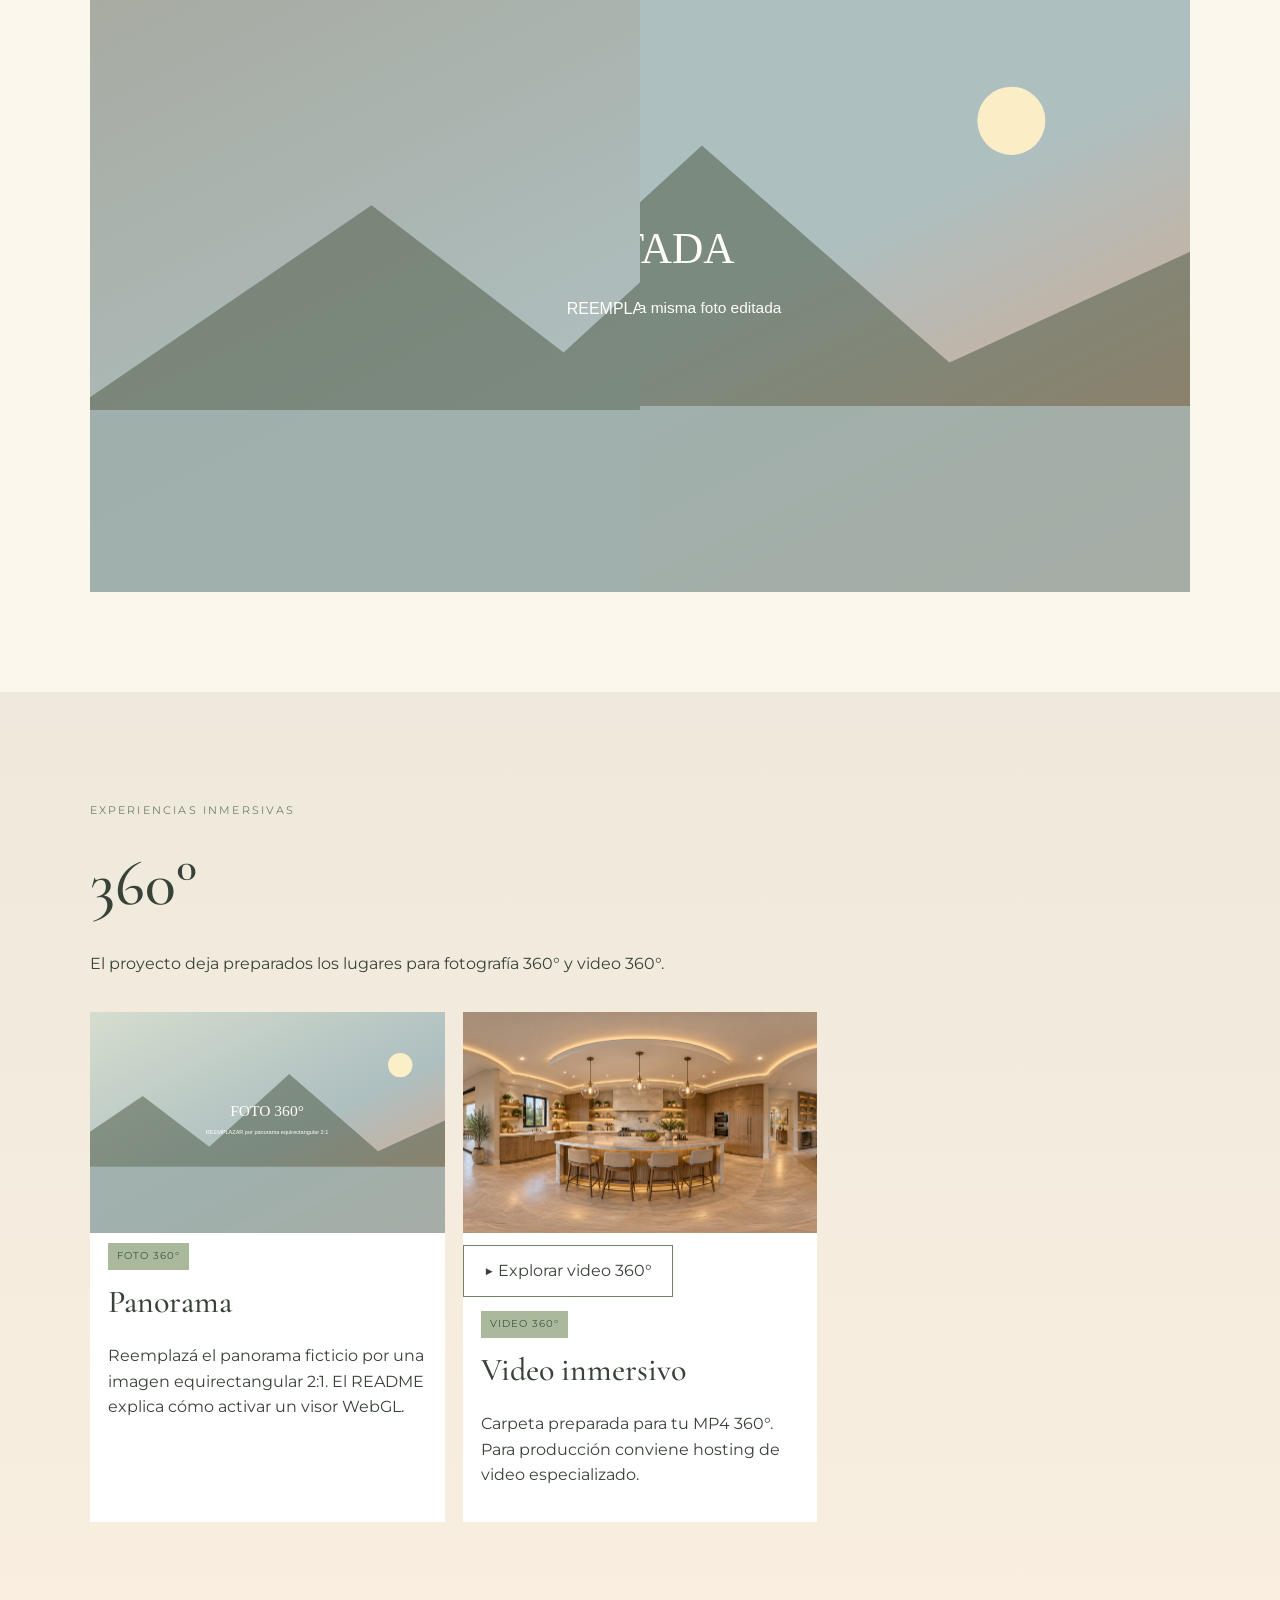
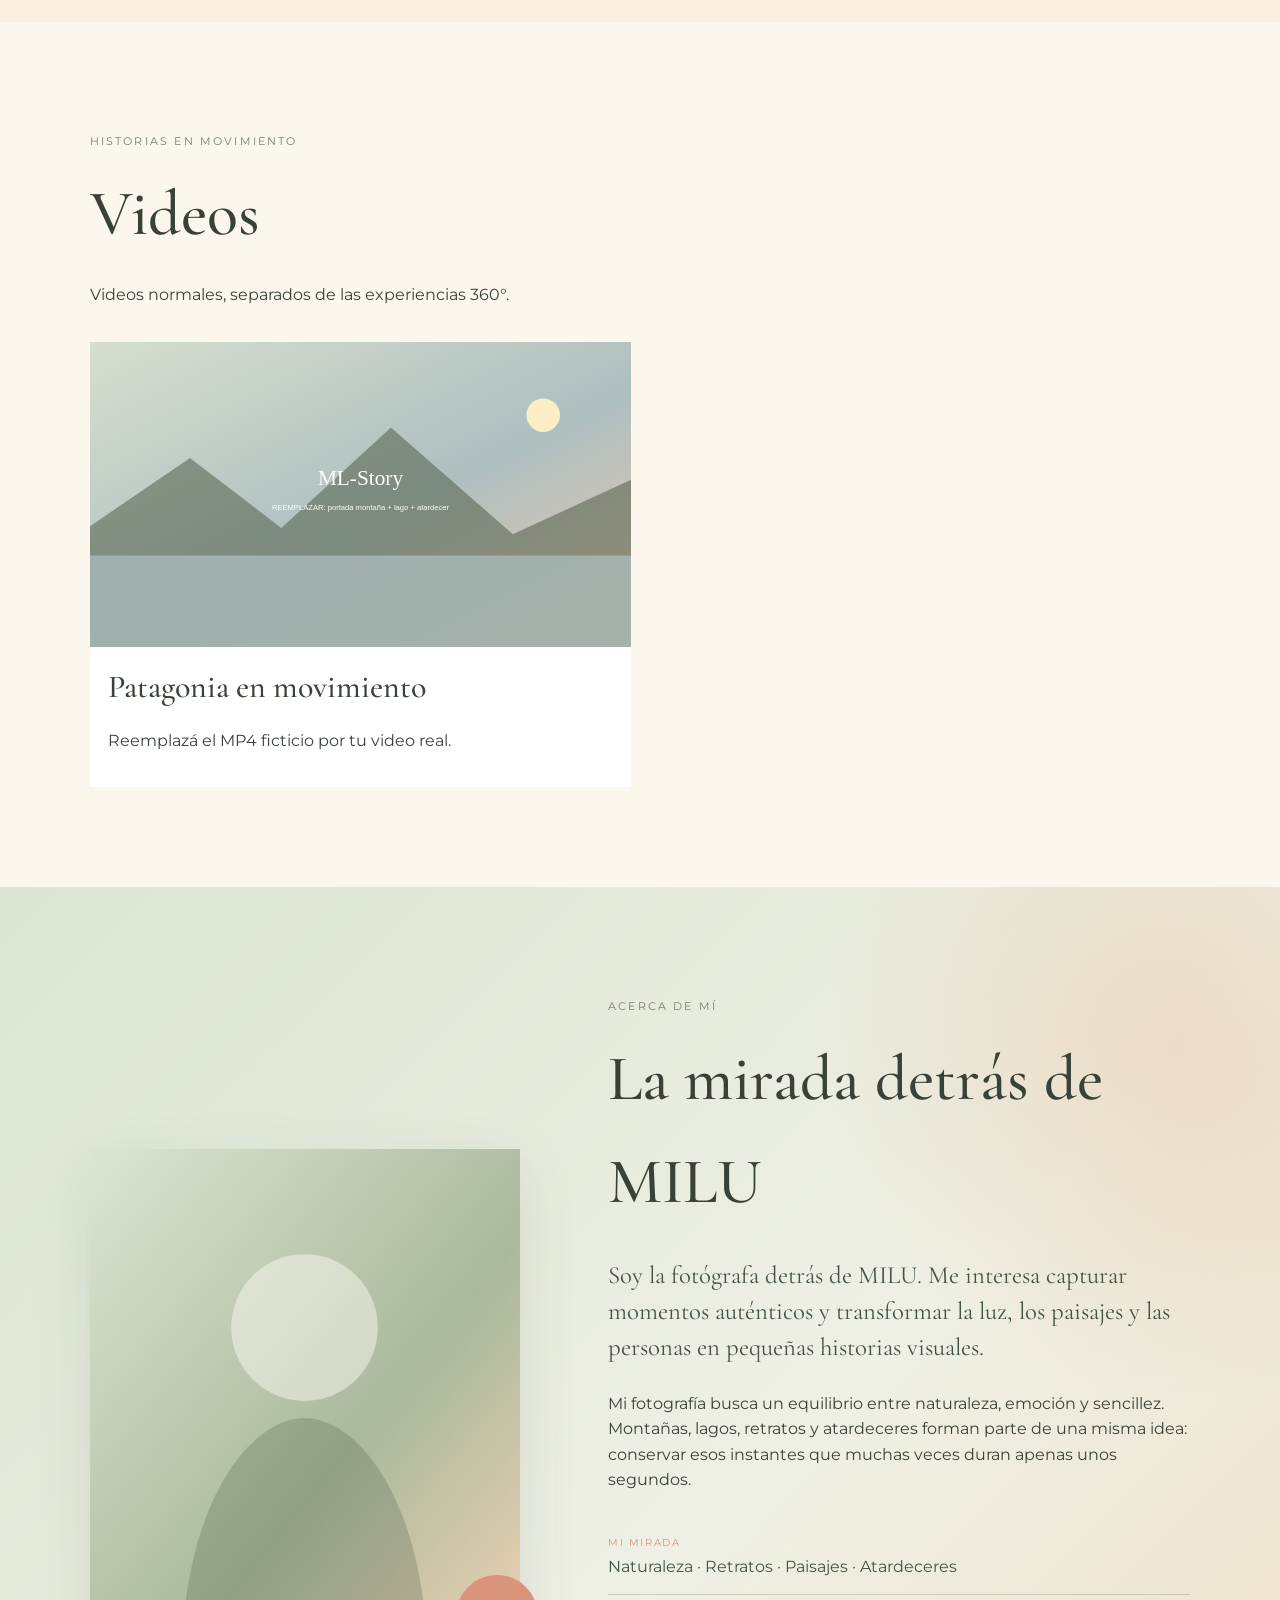
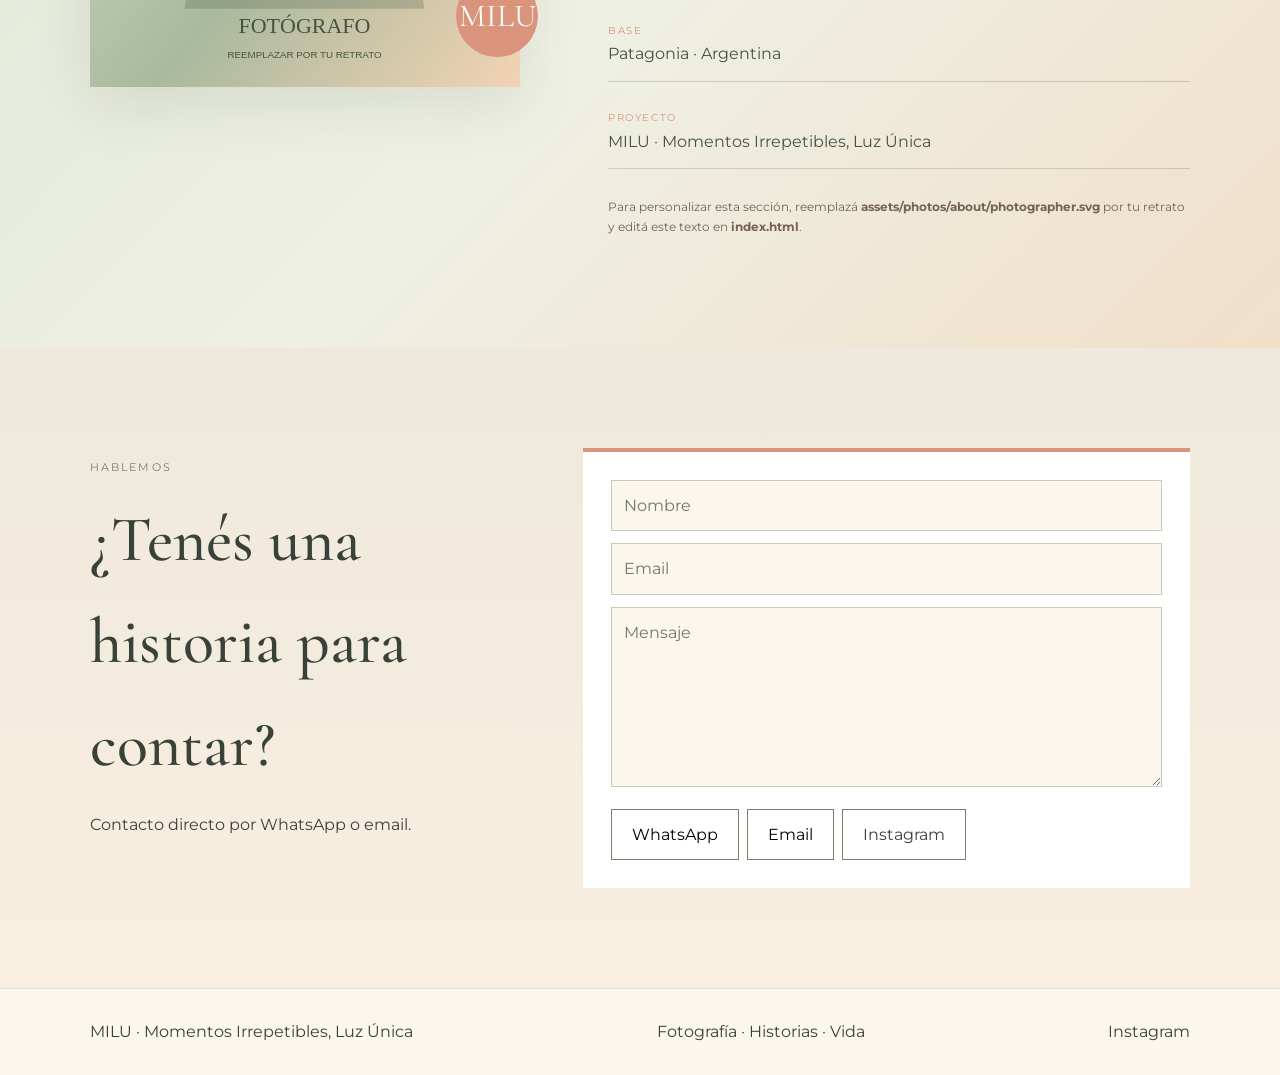
==== commit 6220b2df: "ppp" ====
--- a/index.html
+++ b/index.html
@@ -44,7 +44,7 @@
   <div class="about-copy">
     <p class="eyebrow">ACERCA DE MÍ</p>
     <h2>La mirada detrás de MILU</h2>
-    <p class="about-lead">Soy el fotógrafo detrás de MILU. Me interesa capturar momentos auténticos y transformar la luz, los paisajes y las personas en pequeñas historias visuales.</p>
+    <p class="about-lead">Soy la fotógrafa detrás de MILU. Me interesa capturar momentos auténticos y transformar la luz, los paisajes y las personas en pequeñas historias visuales.</p>
     <p>Mi fotografía busca un equilibrio entre naturaleza, emoción y sencillez. Montañas, lagos, retratos y atardeceres forman parte de una misma idea: conservar esos instantes que muchas veces duran apenas unos segundos.</p>
     <div class="about-details">
       <div><small>MI MIRADA</small><strong>Naturaleza · Retratos · Paisajes · Atardeceres</strong></div>
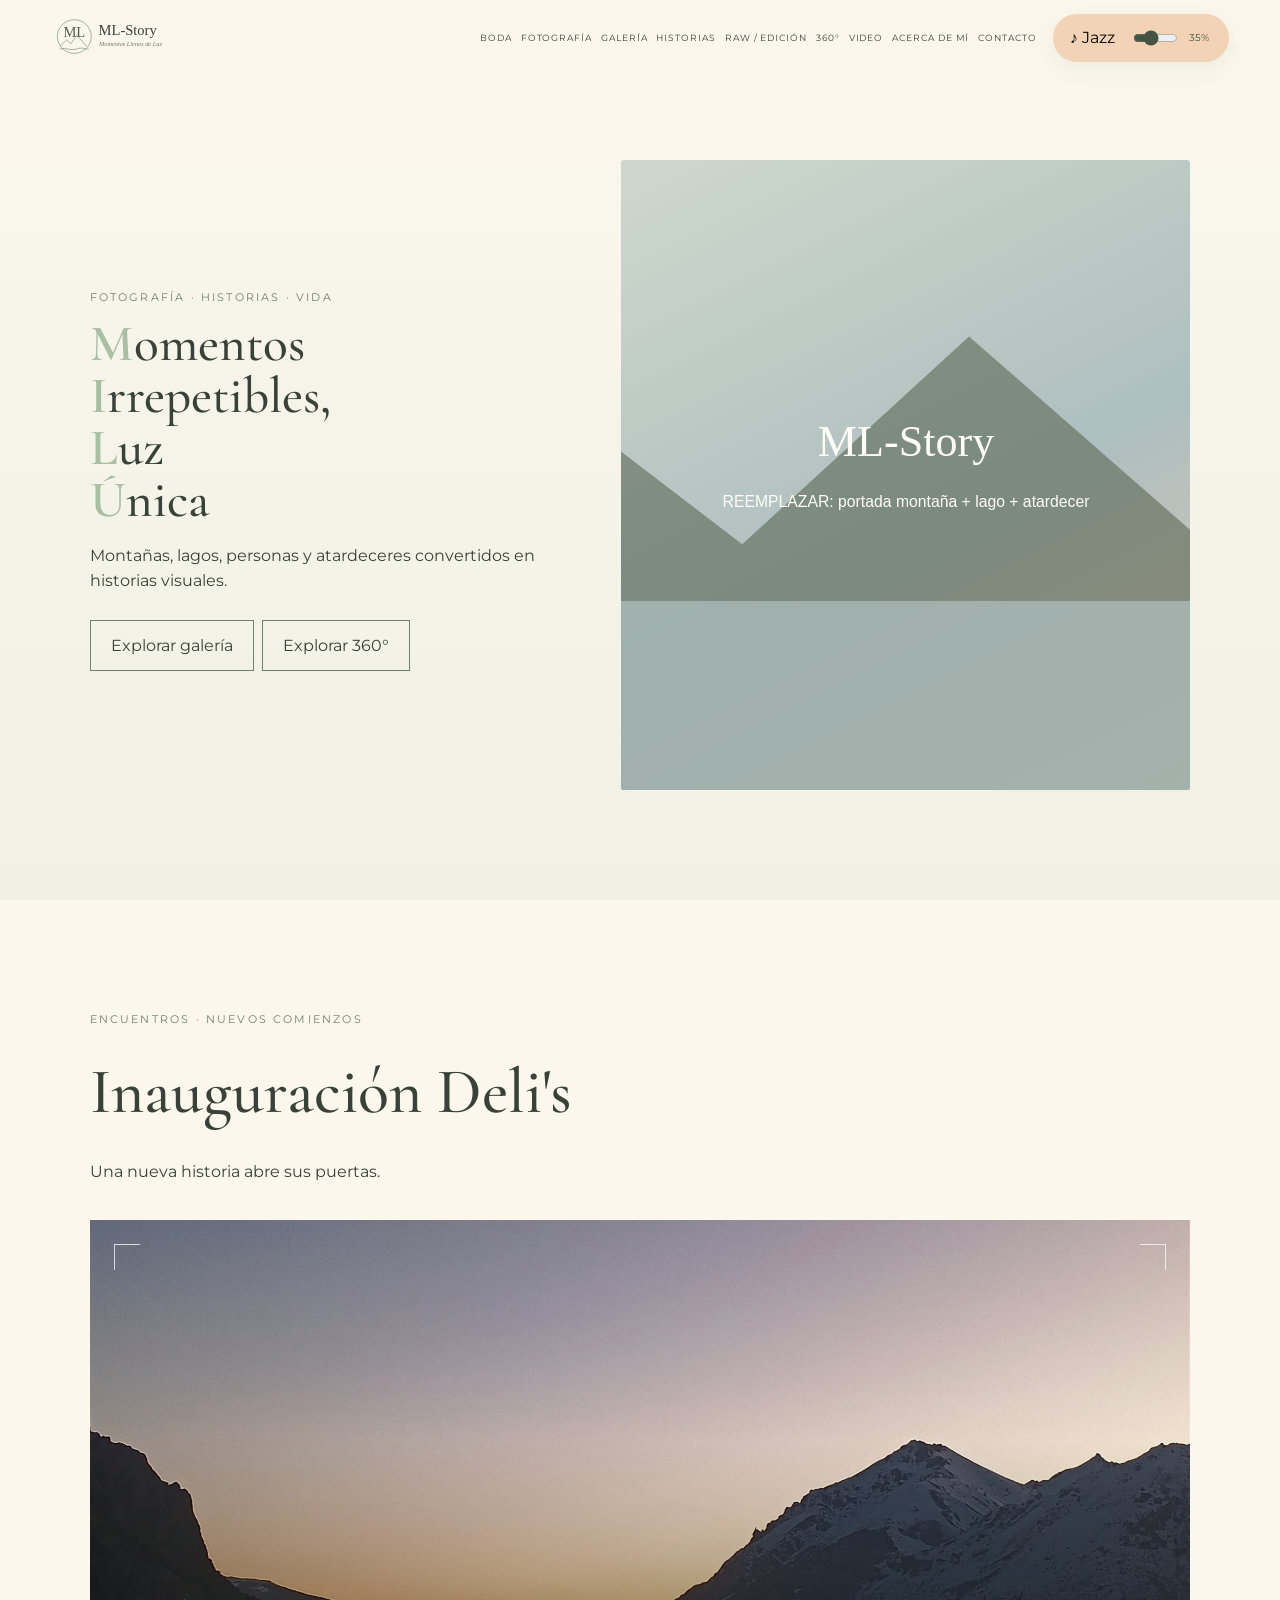
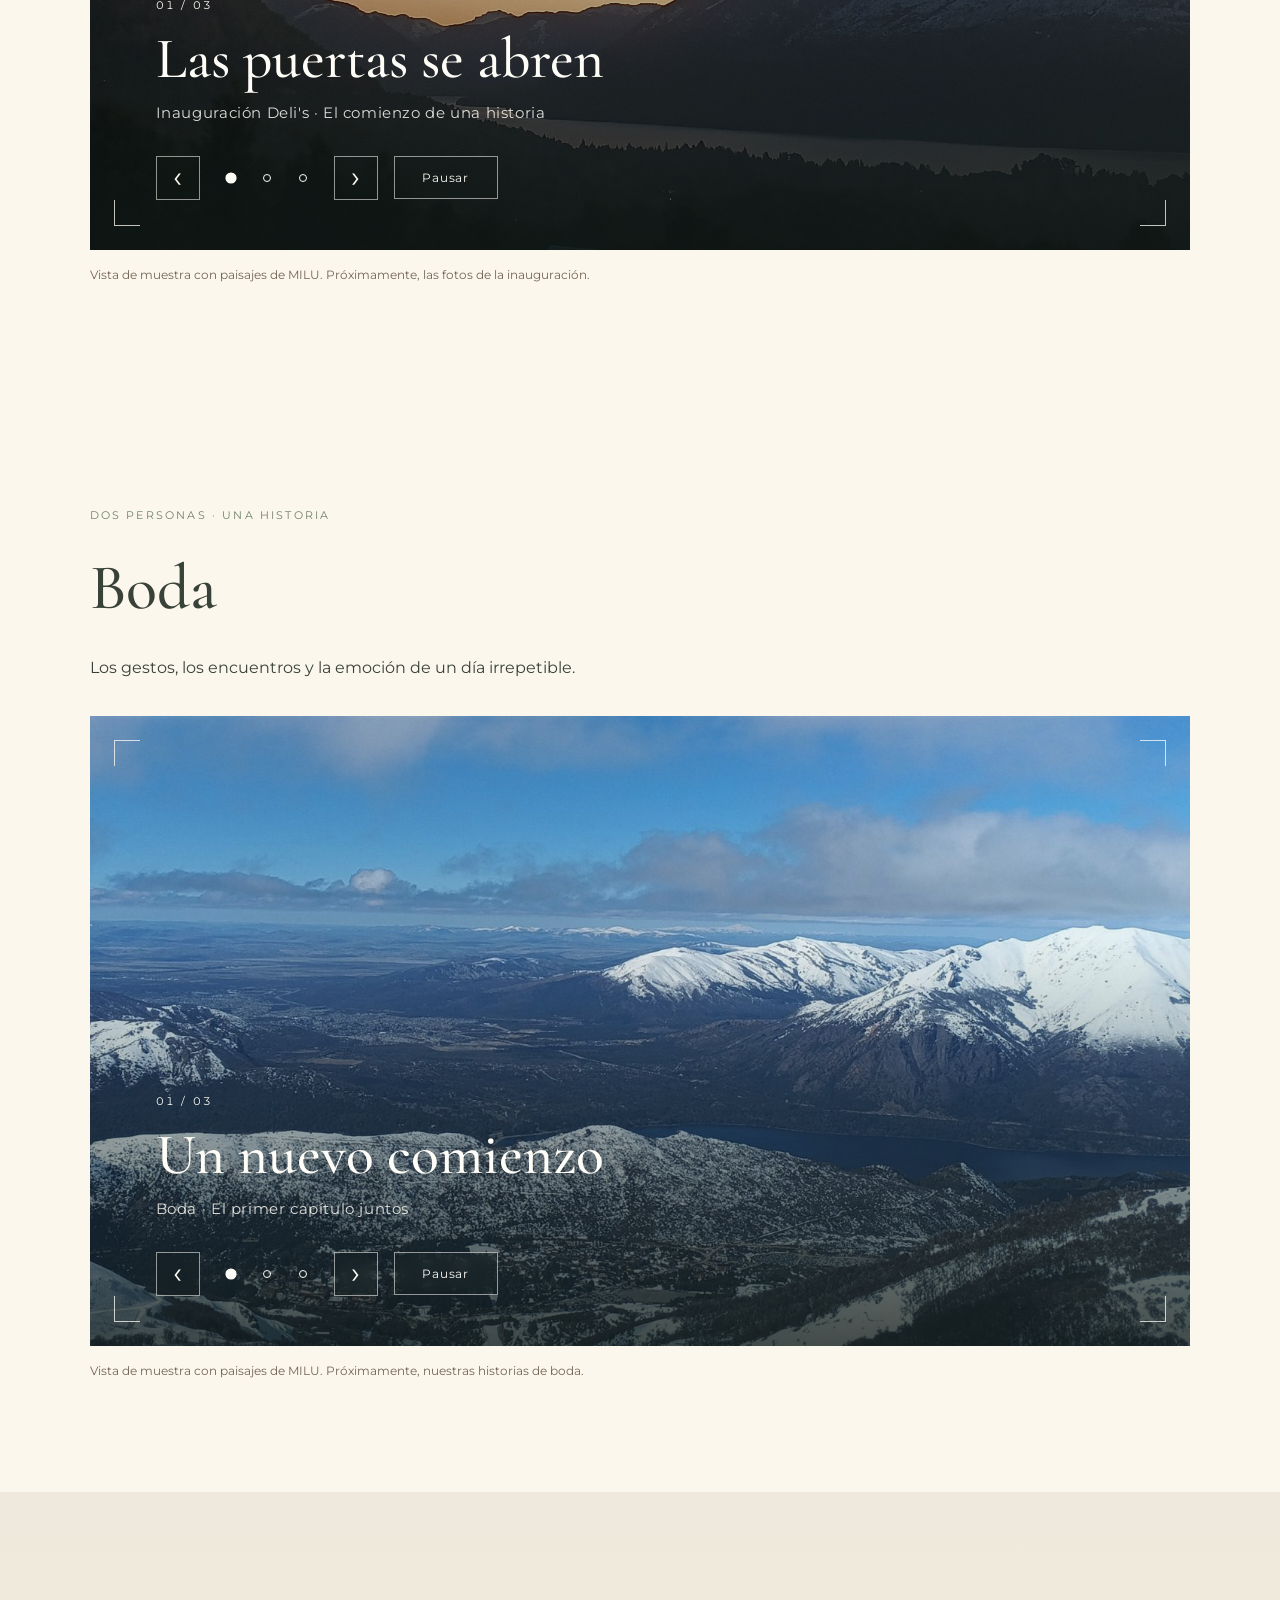
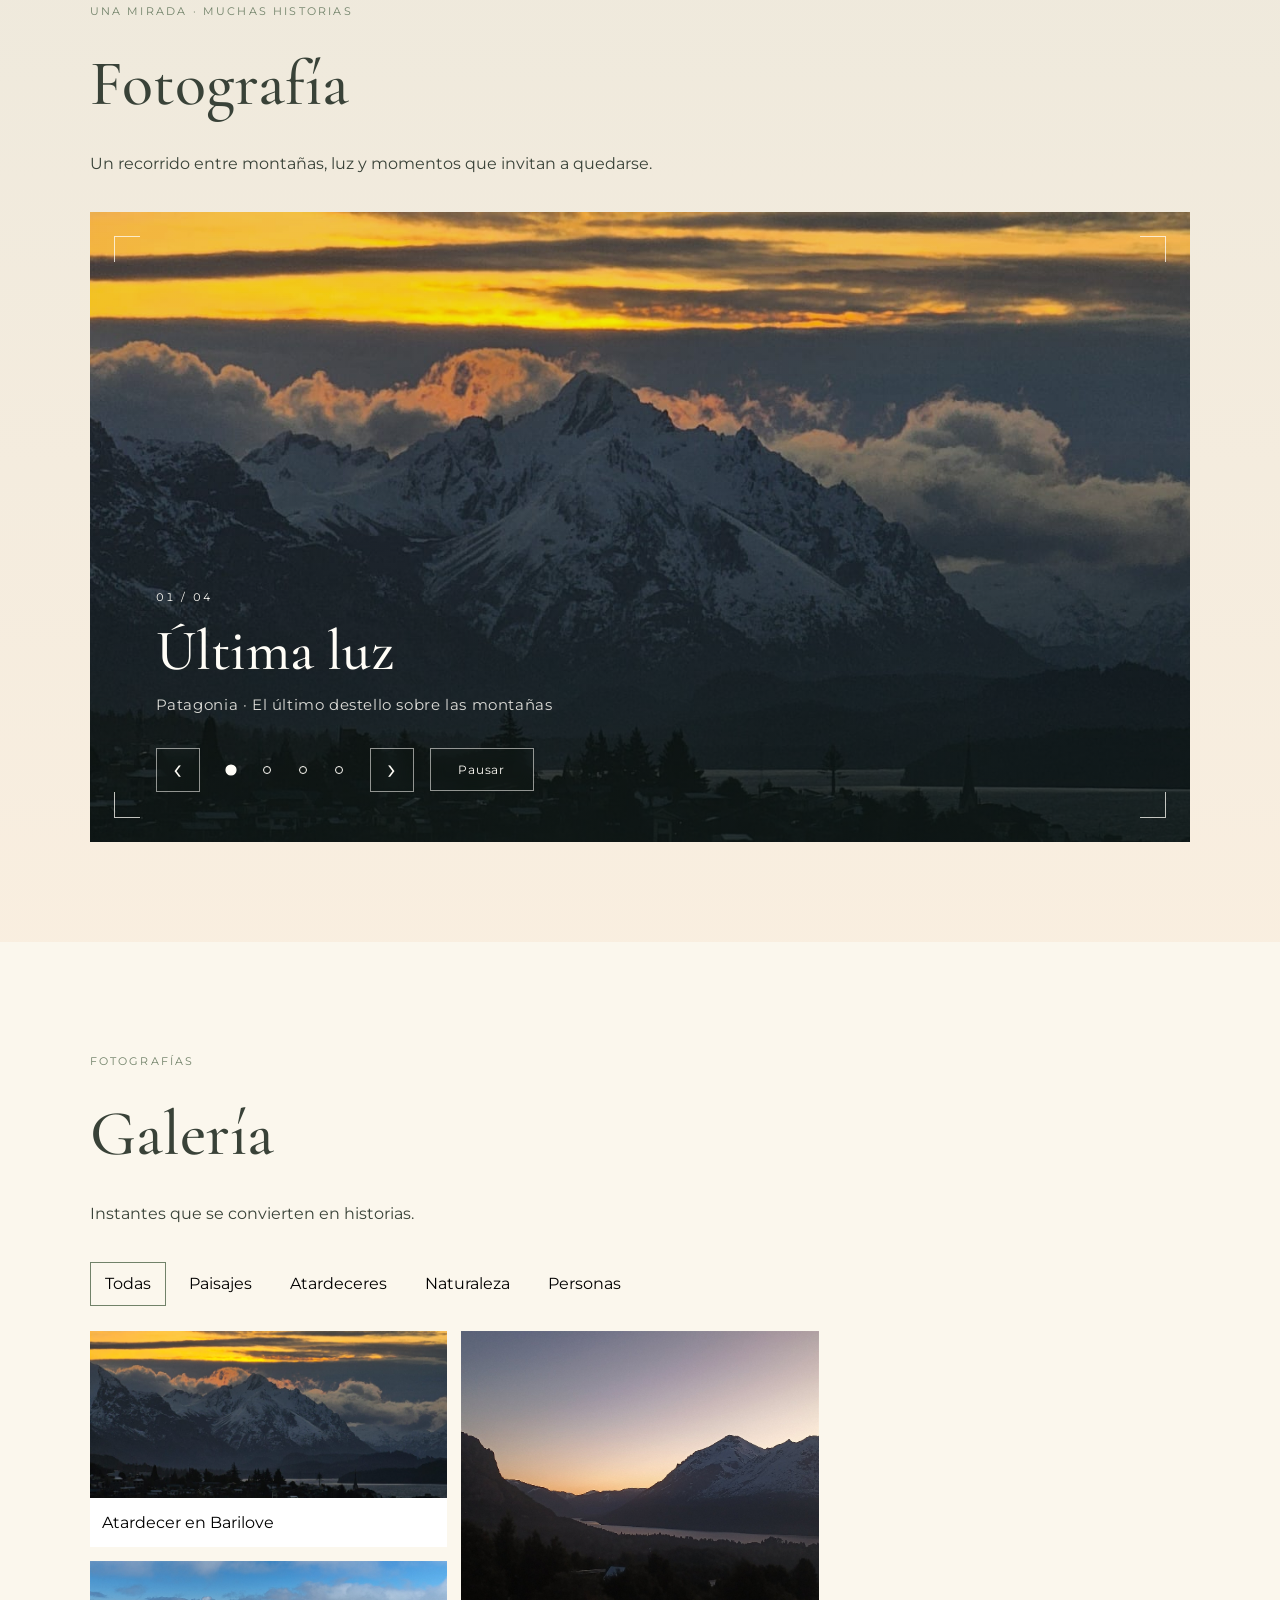
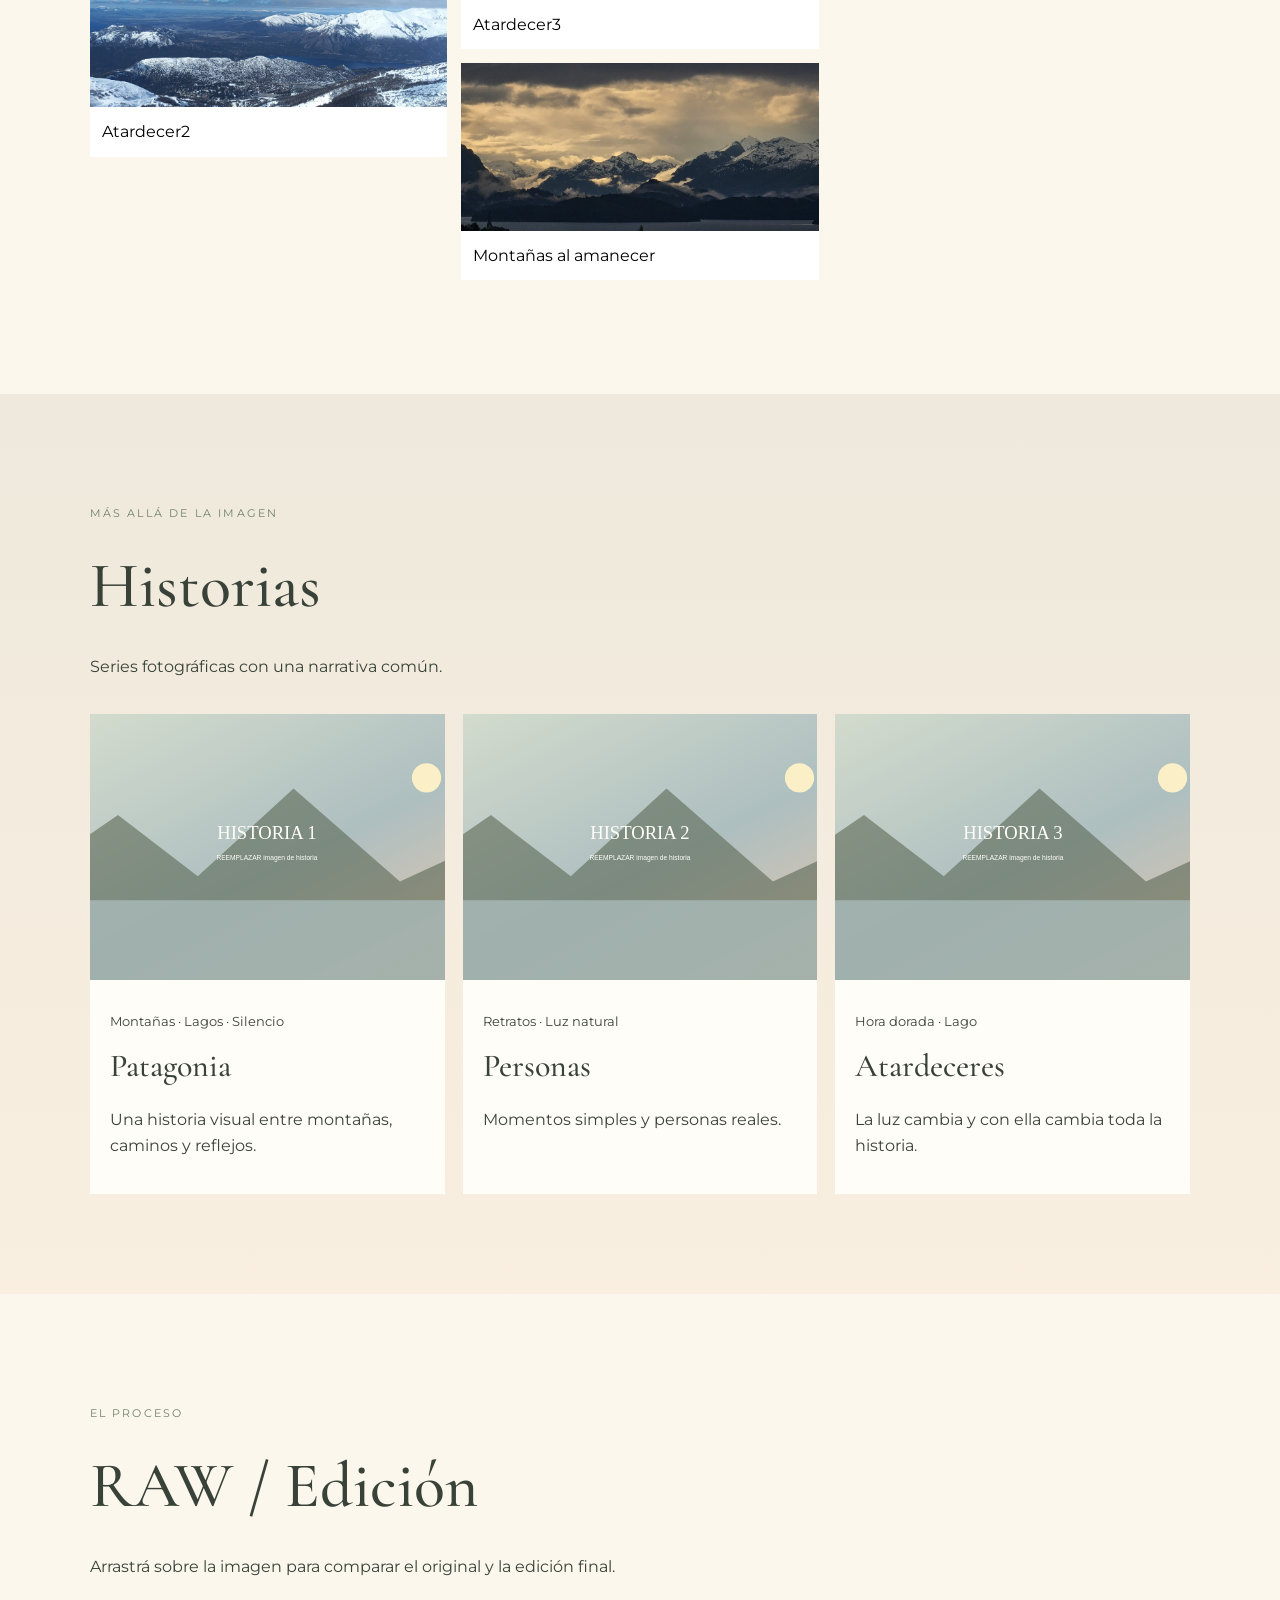
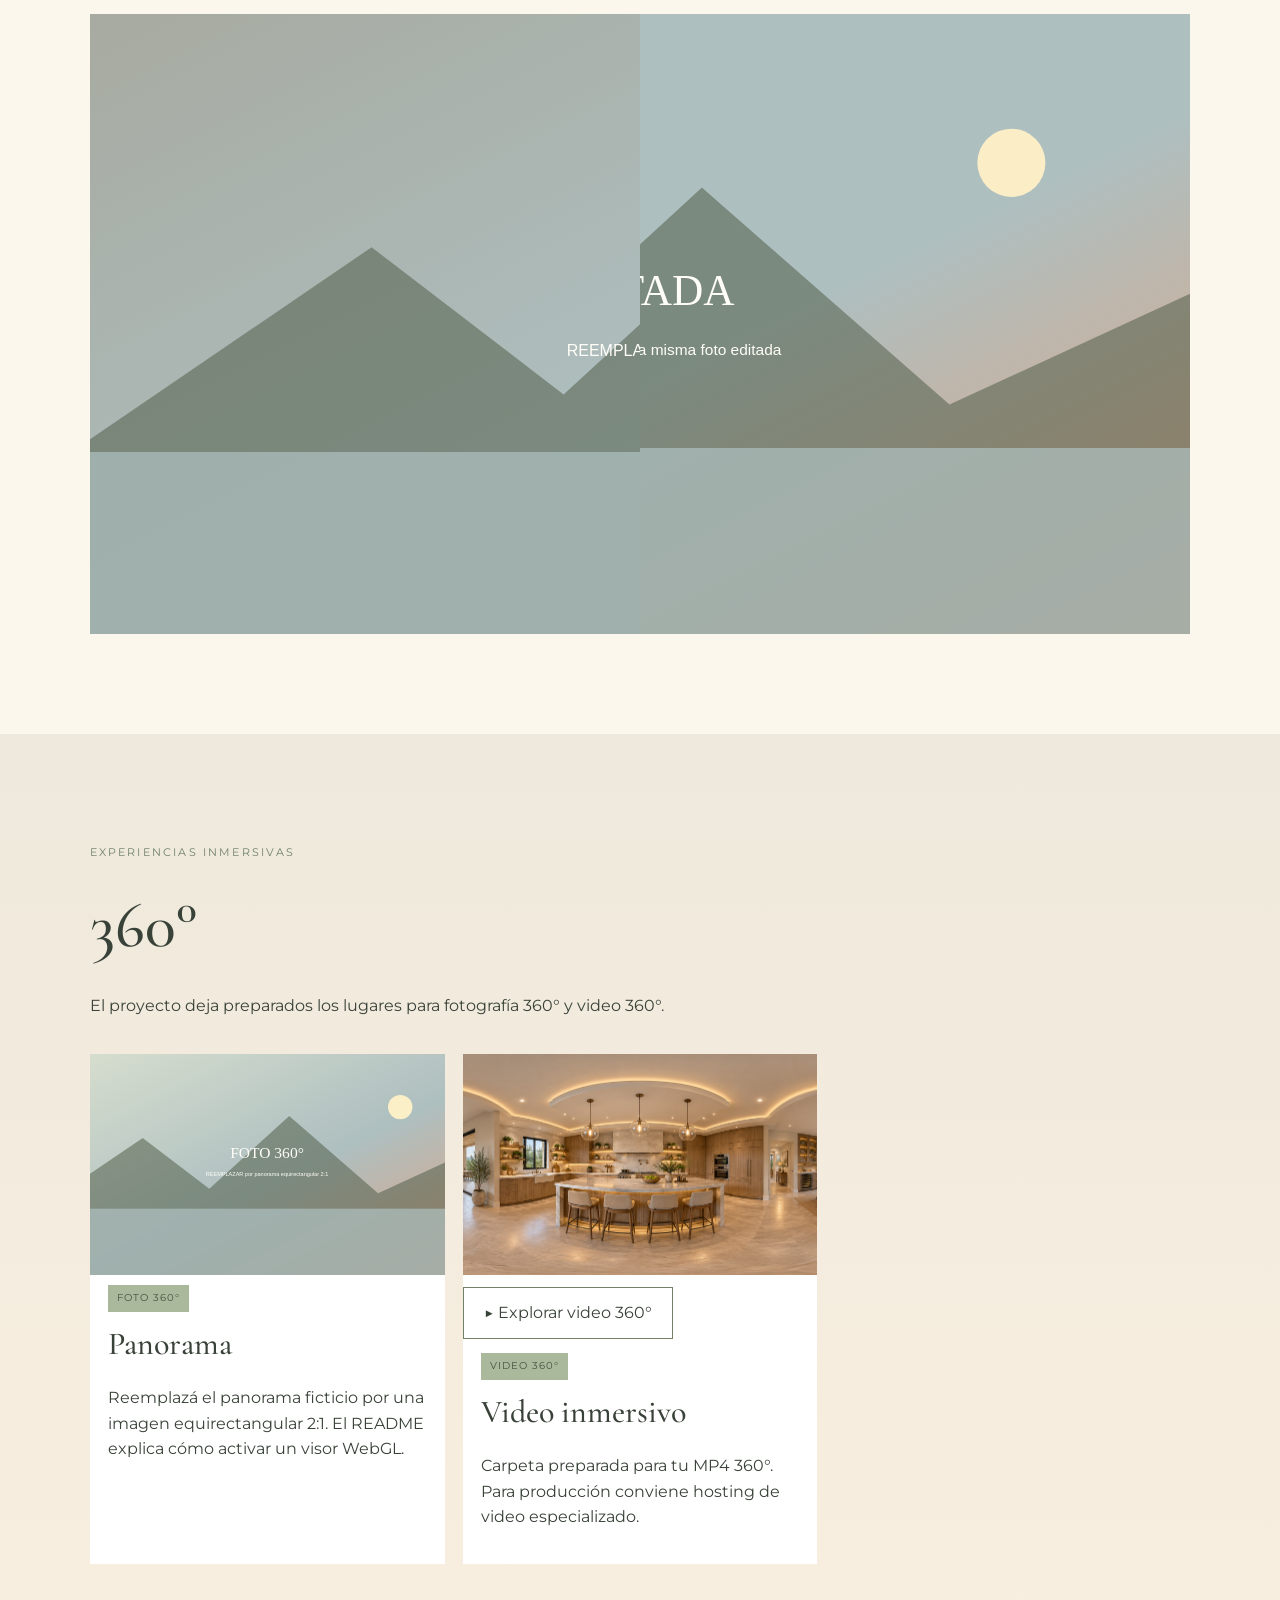
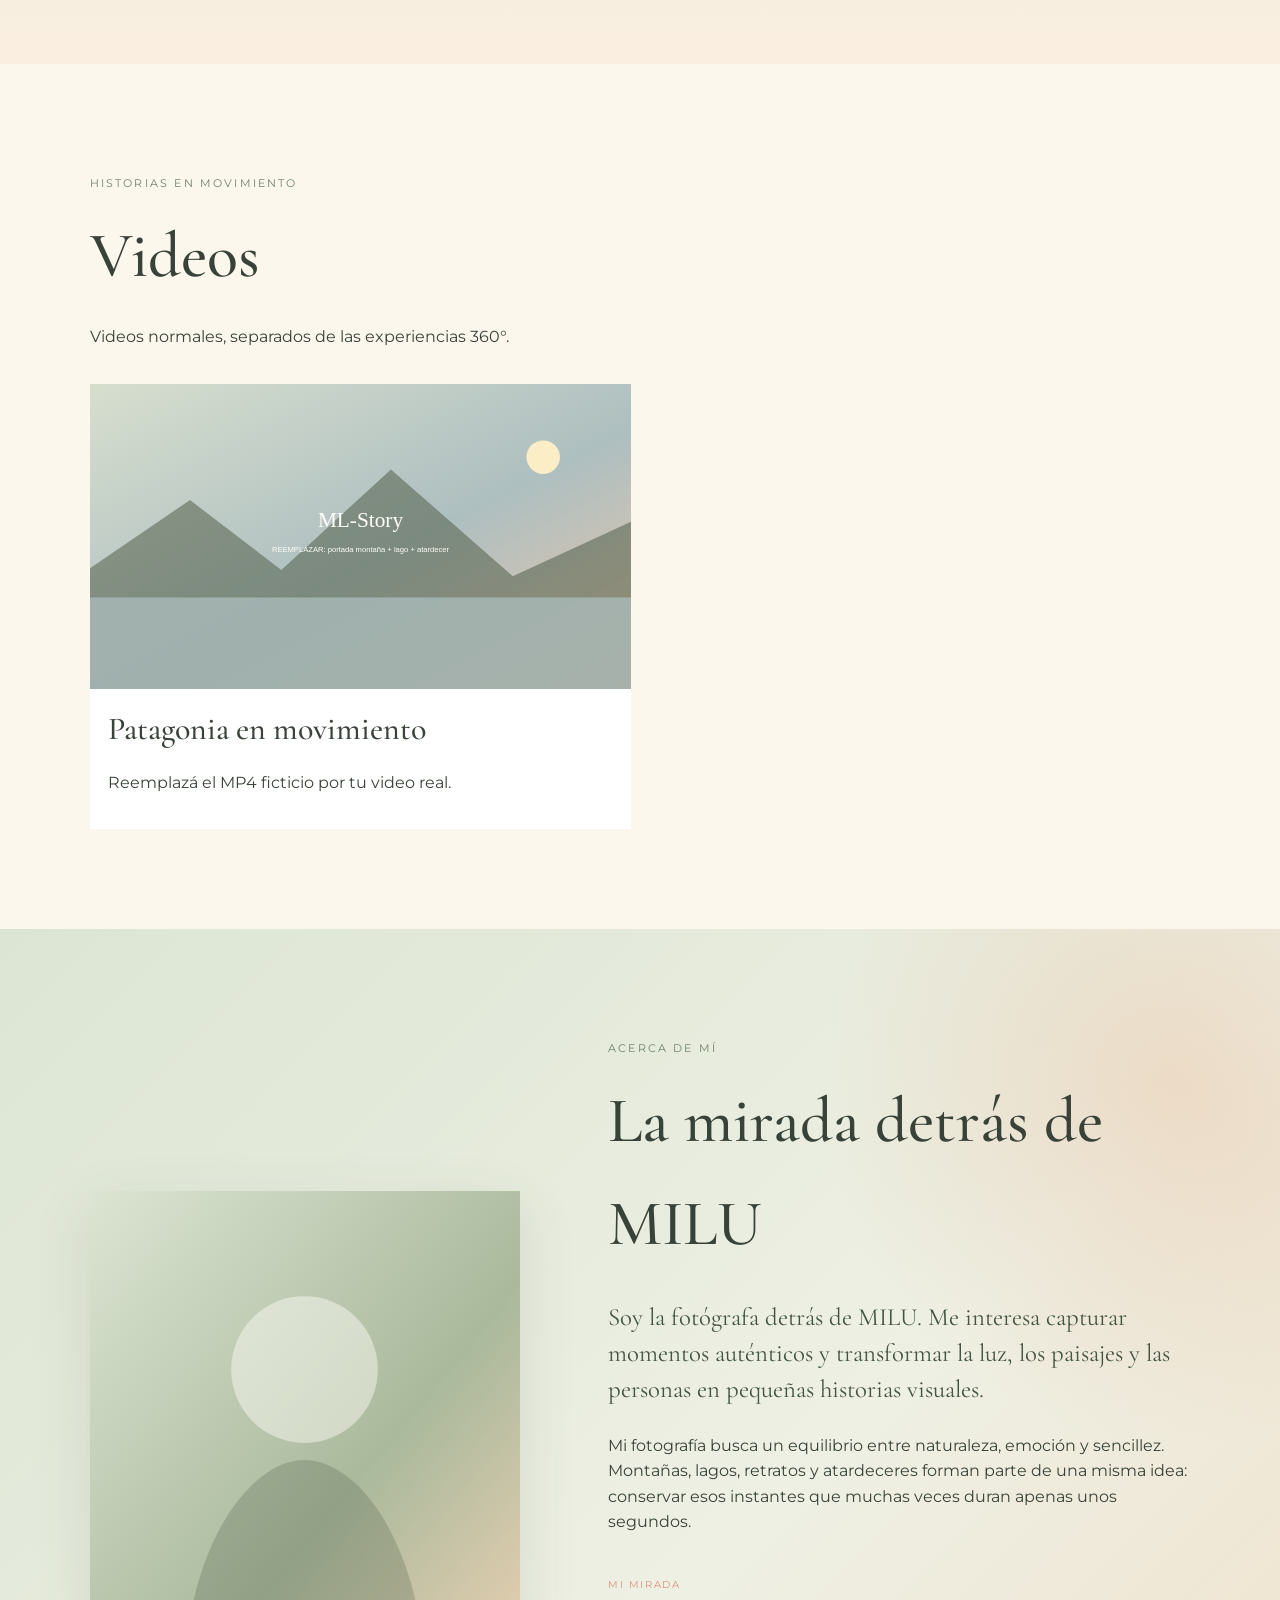
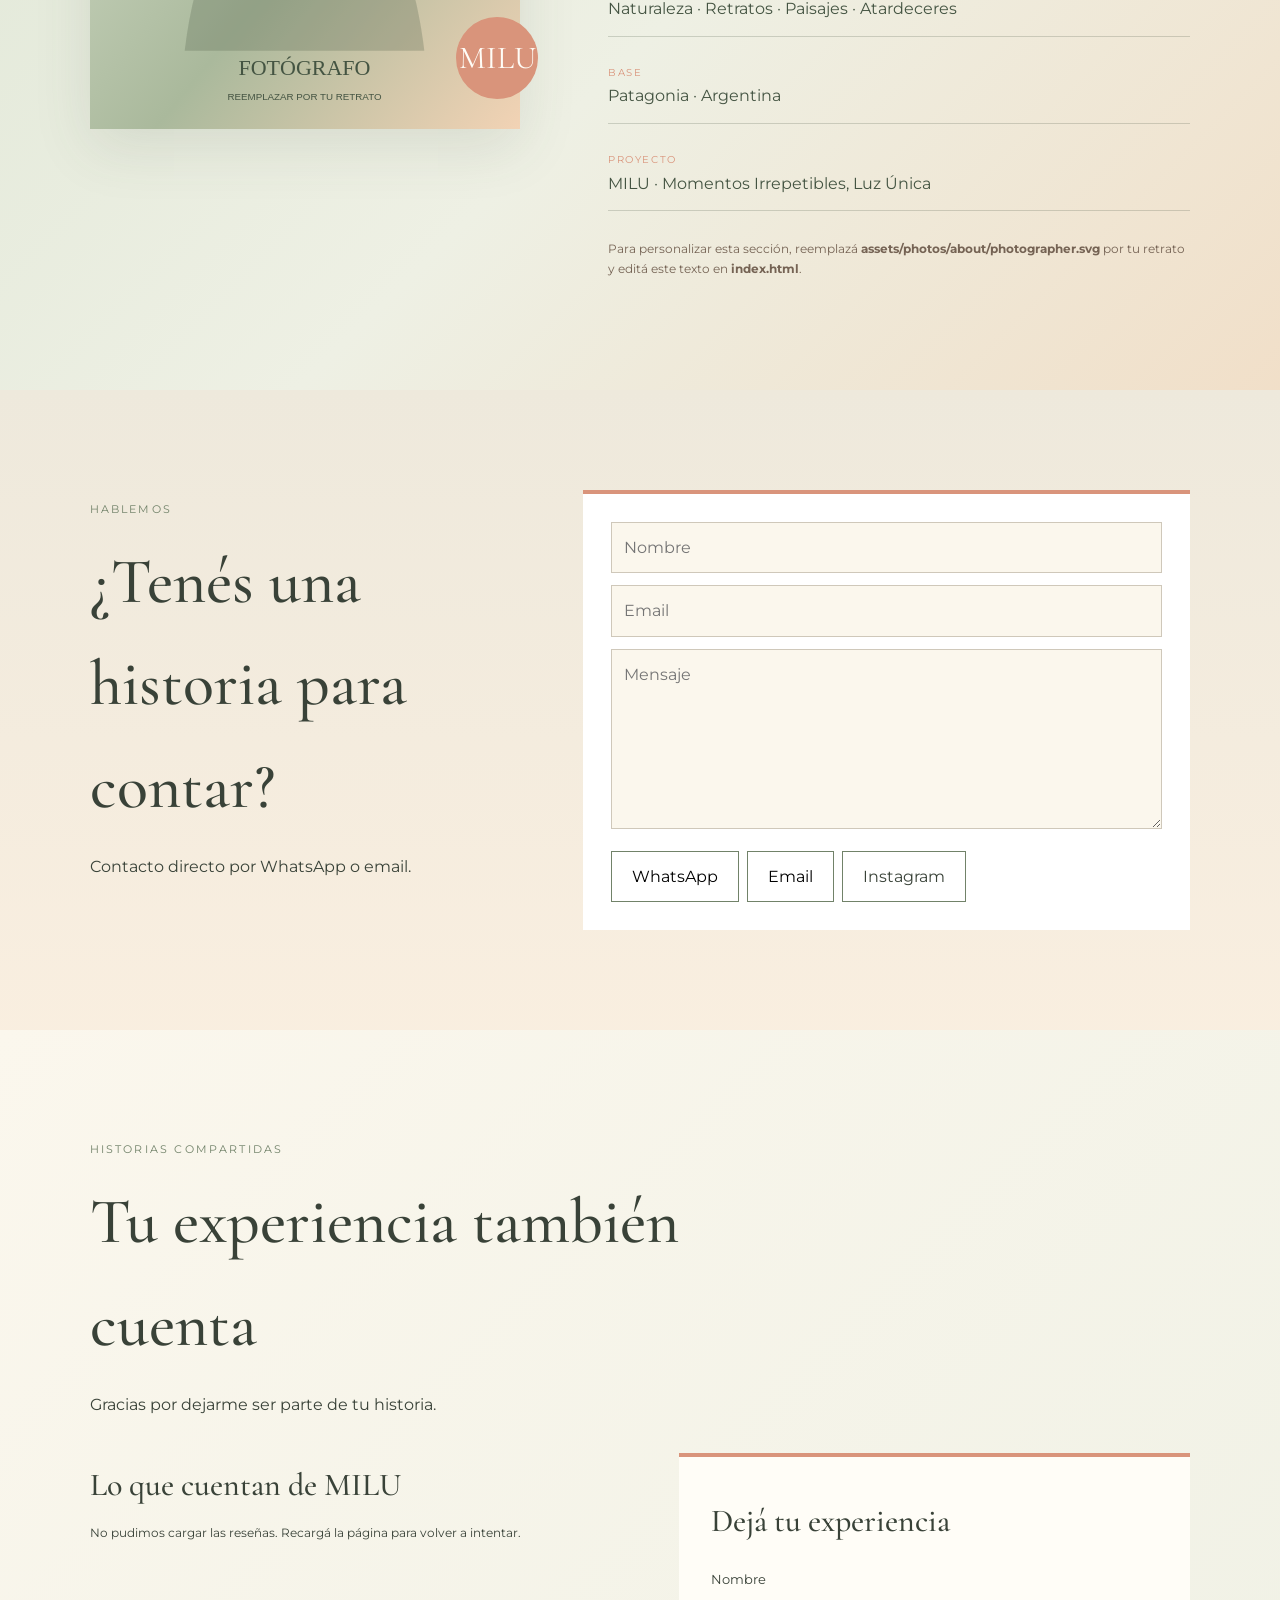
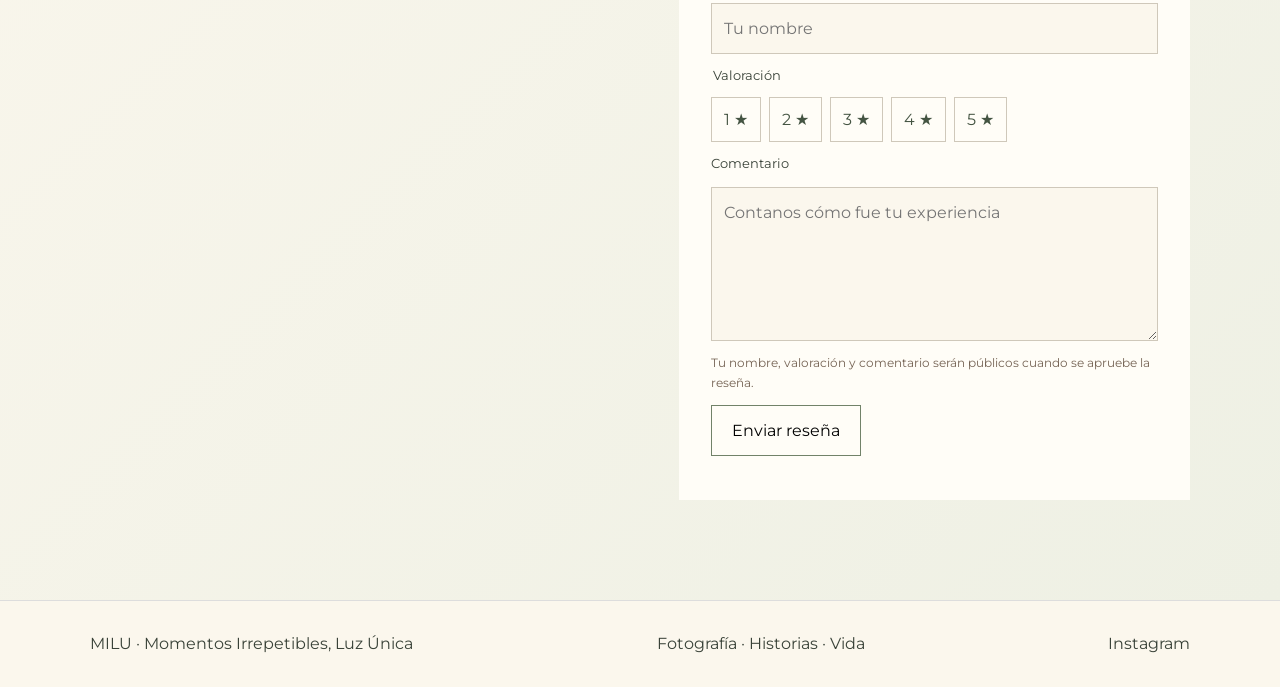
==== commit f23fec4e: "add reviews" ====
--- a/index.html
+++ b/index.html
@@ -4,20 +4,26 @@
 <link href="https://fonts.googleapis.com/css2?family=Cormorant+Garamond:wght@400;500;600&family=Montserrat:wght@300;400;500&display=swap" rel="stylesheet">
 <link rel="stylesheet" href="css/style.css"></head><body>
 <header class="header"><a class="logo" href="#inicio"><img src="assets/icons/logo.svg" alt="MILU"></a><button id="menu-toggle" class="menu-toggle">☰</button>
-<nav id="menu" class="nav"><a href="#galeria">Galería</a><a href="#historias">Historias</a><a href="#proceso">RAW / Edición</a><a href="#inmersivo">360°</a><a href="#videos">Video</a><a href="#acerca">Acerca de mí</a><a href="#contacto">Contacto</a></nav>
+<nav id="menu" class="nav"><a href="#bodas">Boda</a><a href="#fotografia">Fotografía</a><a href="#galeria">Galería</a><a href="#historias">Historias</a><a href="#proceso">RAW / Edición</a><a href="#inmersivo">360°</a><a href="#videos">Video</a><a href="#acerca">Acerca de mí</a><a href="#contacto">Contacto</a></nav>
 <div class="music-player">
   <button id="music-toggle" class="music" aria-label="Reproducir o pausar jazz">♪ Jazz</button>
   <input id="music-volume" type="range" min="0" max="1" value="0.35" step="0.05" aria-label="Volumen de música">
   <span id="volume-label">35%</span>
 </div></header>
-<audio id="jazz-audio" loop><source src="assets/music/jazz.mp3" type="audio/mpeg"></audio>
+<audio id="music" loop><source src="assets/music/jazz.mp3" type="audio/mpeg"></audio>
 
 <main>
 <section id="inicio" class="hero"><div class="hero-copy"><p class="eyebrow">FOTOGRAFÍA · HISTORIAS · VIDA</p><h1 class="milu-title"><span><strong>M</strong>omentos</span><span><strong>I</strong>rrepetibles,</span><span><strong>L</strong>uz</span><span><strong>Ú</strong>nica</span></h1>
 <p>Montañas, lagos, personas y atardeceres convertidos en historias visuales.</p><a class="btn" href="#galeria">Explorar galería</a><a class="btn" href="#inmersivo">Explorar 360°</a></div>
 <img class="hero-img" src="assets/photos/hero/hero-sunset.svg" alt="Portada MILU"></section>
 
-<section id="galeria" class="section"><div class="heading"><p class="eyebrow">FOTOGRAFÍAS</p><h2>Galería</h2><p>Las tarjetas se generan automáticamente desde <b>js/content.js</b>.</p></div>
+<section id="delis" class="section collection-section"><div class="heading"><p class="eyebrow">ENCUENTROS · NUEVOS COMIENZOS</p><h2>Inauguración Deli's</h2><p>Una nueva historia abre sus puertas.</p></div><div class="water-hero" data-collection="delis" data-effect="crosszoom" aria-label="Galería de la inauguración de Deli's"></div><p class="collection-note">Vista de muestra con paisajes de MILU. Próximamente, las fotos de la inauguración.</p></section>
+
+<section id="bodas" class="section collection-section"><div class="heading"><p class="eyebrow">DOS PERSONAS · UNA HISTORIA</p><h2>Boda</h2><p>Los gestos, los encuentros y la emoción de un día irrepetible.</p></div><div class="water-hero" data-collection="weddings" aria-label="Galería de boda"></div><p class="collection-note">Vista de muestra con paisajes de MILU. Próximamente, nuestras historias de boda.</p></section>
+
+<section id="fotografia" class="section soft collection-section"><div class="heading"><p class="eyebrow">UNA MIRADA · MUCHAS HISTORIAS</p><h2>Fotografía</h2><p>Un recorrido entre montañas, luz y momentos que invitan a quedarse.</p></div><div class="water-hero" data-collection="photography" data-effect="displacement-map" aria-label="Galería fotográfica"></div></section>
+
+<section id="galeria" class="section"><div class="heading"><p class="eyebrow">FOTOGRAFÍAS</p><h2>Galería</h2><p>Instantes que se convierten en historias.</p></div>
 <div class="filters"><button class="active" data-filter="todas">Todas</button><button data-filter="paisajes">Paisajes</button><button data-filter="atardeceres">Atardeceres</button><button data-filter="naturaleza">Naturaleza</button><button data-filter="personas">Personas</button></div>
 <div id="gallery" class="gallery"></div></section>
 
@@ -57,9 +63,32 @@
 
 <section id="contacto" class="section soft contact"><div><p class="eyebrow">HABLEMOS</p><h2>¿Tenés una historia para contar?</h2><p>Contacto directo por WhatsApp o email.</p></div>
 <div class="form"><input id="name" placeholder="Nombre"><input id="email" type="email" placeholder="Email"><textarea id="message" rows="6" placeholder="Mensaje"></textarea><div><button id="wa" class="btn">WhatsApp</button><button id="mail" class="btn">Email</button><a class="btn" href="https://www.instagram.com/ph.milumon/" target="_blank" rel="noopener noreferrer">Instagram</a></div></div></section>
+<section id="resenas" class="section reviews-section" aria-labelledby="reviews-title">
+  <div class="heading"><p class="eyebrow">HISTORIAS COMPARTIDAS</p><h2 id="reviews-title">Tu experiencia también cuenta</h2><p>Gracias por dejarme ser parte de tu historia.</p></div>
+  <div class="reviews-layout">
+    <div><h3>Lo que cuentan de MILU</h3><p id="reviews-list-status" role="status">Cargando reseñas…</p><div id="reviews-list" class="reviews-list"></div></div>
+    <form id="review-form" class="review-form" aria-labelledby="review-form-title">
+      <h3 id="review-form-title">Dejá tu experiencia</h3>
+      <label for="review-name">Nombre</label><input id="review-name" name="name" autocomplete="name" required minlength="2" maxlength="80" placeholder="Tu nombre">
+      <fieldset class="review-rating"><legend>Valoración</legend><div class="rating-options">
+        <label><input type="radio" name="rating" value="1" required><span>1 ★</span></label>
+        <label><input type="radio" name="rating" value="2"><span>2 ★</span></label>
+        <label><input type="radio" name="rating" value="3"><span>3 ★</span></label>
+        <label><input type="radio" name="rating" value="4"><span>4 ★</span></label>
+        <label><input type="radio" name="rating" value="5"><span>5 ★</span></label>
+      </div></fieldset>
+      <label for="review-comment">Comentario</label><textarea id="review-comment" name="comment" rows="5" required minlength="10" maxlength="2000" placeholder="Contanos cómo fue tu experiencia"></textarea>
+      <div class="review-trap" aria-hidden="true"><label for="review-website">Sitio web</label><input id="review-website" name="website" tabindex="-1" autocomplete="off"></div>
+      <p class="review-note">Tu nombre, valoración y comentario serán públicos cuando se apruebe la reseña.</p>
+      <button id="review-submit" class="btn" type="submit" disabled>Enviar reseña</button>
+      <p id="review-status" role="status" aria-live="polite"></p>
+      <noscript>Activá JavaScript para enviar y leer reseñas.</noscript>
+    </form>
+  </div>
+</section>
 </main>
 <footer class="footer"><span>MILU · Momentos Irrepetibles, Luz Única</span><span>Fotografía · Historias · Vida</span> <a href="https://www.instagram.com/ph.milumon/" target="_blank" rel="noopener noreferrer">Instagram</a></footer>
 
 <div id="photo-modal" class="modal"><div class="modal-box"><button class="close-modal">×</button><img alt=""><div class="modal-copy"><p class="eyebrow">HISTORIA</p><h2></h2><p class="story"></p><p class="exif"></p></div></div></div>
 
-<script src="js/content.js"></script><script src="js/main.js"></script></body></html>+<script src="js/content.js"></script><script src="js/main.js"></script><script src="js/water-gallery.js"></script><script src="js/supabase-config.js"></script><script src="js/reviews.js"></script></body></html>
--- a/css/style.css
+++ b/css/style.css
@@ -173,3 +173,60 @@
 .video360-link{display:block;color:inherit;text-decoration:none}
 .video360-link img{display:block;width:100%}
 .video360-link .btn{display:inline-block;margin:12px 0}
+/* Collection covers share the site's natural palette. */
+section[id]{scroll-margin-top:95px}
+.water-hero{position:relative;isolation:isolate;overflow:hidden;min-height:540px;height:70vh;max-height:820px;background:var(--forest-deep);color:var(--white)}
+.water-image,.water-canvas{position:absolute;inset:0;width:100%;height:100%;object-fit:cover;display:block}
+.water-canvas{opacity:0;pointer-events:none}.water-hero.webgl-ready .water-canvas{opacity:1}
+.water-hero::after{content:"";position:absolute;inset:0;z-index:1;pointer-events:none;background:linear-gradient(180deg,rgba(15,25,23,.05) 35%,rgba(15,25,23,.78))}
+.water-copy{position:absolute;z-index:2;inset:auto 6% 9%;display:flex;align-items:end;justify-content:space-between;gap:28px}
+.water-copy h3{font-size:clamp(2.3rem,4.5vw,4.8rem);line-height:1.05;max-width:700px;margin:12px 0}
+.water-counter{font-size:.7rem;letter-spacing:.2em;font-variant-numeric:tabular-nums}
+.water-next{flex-shrink:0;color:var(--white);border:1px solid rgba(255,253,247,.6);background:rgba(255,253,247,.08);padding:15px 22px;cursor:pointer;backdrop-filter:blur(8px)}
+.water-next:hover{background:rgba(255,253,247,.2)}.water-next:disabled{opacity:.55;cursor:wait}.water-next:focus-visible{outline:3px solid var(--peach);outline-offset:5px}.water-next span{margin-left:20px}
+.collection-note{font-size:.72rem;color:var(--brown);margin-top:16px}
+@media(max-width:1400px) and (min-width:1181px){.nav{gap:9px}.nav a{font-size:.58rem}.music-player input{width:45px}}
+@media(max-width:600px){.water-hero{height:65svh;min-height:420px}.water-copy{inset:auto 7% 7%;align-items:start;flex-direction:column;gap:16px}.water-next{padding:12px 18px}}
+@media(prefers-reduced-motion:reduce){html{scroll-behavior:auto}.water-image{transition:none}}
+/* Reviews */
+.reviews-section{background:linear-gradient(135deg,var(--cream),#eef0e4)}
+.reviews-layout{display:grid;grid-template-columns:1fr 1fr;gap:7%;align-items:start}
+.reviews-list{display:grid;gap:18px;max-height:780px;overflow:auto;padding:4px}
+.review-card{padding:24px;background:var(--white);border:1px solid var(--cream2)}
+.review-stars{color:var(--brown);letter-spacing:.15em;margin:0}
+.review-comment{white-space:pre-wrap;overflow-wrap:anywhere}
+.review-card strong{display:block;font-weight:500;overflow-wrap:anywhere}
+.review-card time{font-size:.7rem;color:var(--brown)}
+.review-form{position:relative;display:grid;gap:12px;background:var(--white);padding:32px;border-top:4px solid var(--terracotta)}
+.review-form h3{margin-bottom:12px}.review-form>label,.review-rating legend{font-size:.8rem}
+.review-form>input,.review-form>textarea{width:100%;min-width:0;padding:12px;border:1px solid #cfc8ba;background:var(--cream);border-radius:0}
+.review-form textarea{resize:vertical}.review-rating{border:0;margin:0;padding:0;min-width:0}
+.rating-options{display:flex;gap:8px;flex-wrap:wrap;margin-top:10px}.rating-options label{cursor:pointer;position:relative}
+.rating-options input{position:absolute;opacity:0;width:1px;height:1px}.rating-options span{display:block;border:1px solid #cfc8ba;padding:9px 12px;color:var(--forest-deep)}
+.rating-options input:checked+span{background:var(--forest-deep);color:var(--white);border-color:var(--forest-deep)}
+.rating-options input:focus-visible+span{outline:2px solid var(--forest-deep);outline-offset:3px}
+.review-form>input:focus-visible,.review-form>textarea:focus-visible{outline:2px solid var(--forest);outline-offset:2px}
+.review-note,#review-status,#reviews-list-status{font-size:.78rem}.review-note{color:var(--brown);margin:0}
+#review-status{margin:0;overflow-wrap:anywhere}#review-submit{justify-self:start;margin:0}#review-submit:disabled{opacity:.5;cursor:default}
+.review-trap{position:absolute;width:1px;height:1px;overflow:hidden;clip-path:inset(50%)}
+@media(max-width:900px){.reviews-layout{grid-template-columns:1fr;gap:36px}.review-form{padding:24px}.reviews-list{max-height:540px}}
+/* Visor: imagen estática entre transiciones, esquinas y controles compartidos. */
+.water-layer{position:absolute;inset:0;pointer-events:none}
+.water-photo-button{position:absolute;inset:0;z-index:2;border:0;background:transparent;cursor:pointer;width:100%;height:100%;padding:0;touch-action:pan-y}
+.water-photo-button:disabled{cursor:default}.water-photo-button:focus-visible{outline:2px solid var(--white);outline-offset:-12px}
+.water-copy{z-index:4;inset:auto 6% 8%;display:grid;grid-template-columns:minmax(0,1fr);gap:30px;pointer-events:none}
+.water-caption{max-width:800px}.water-subtitle{font-size:clamp(.75rem,1.2vw,.95rem);letter-spacing:.04em;margin:0;max-width:600px;color:rgba(255,253,247,.85)}
+.water-controls{display:flex;gap:16px;align-items:center;pointer-events:auto;justify-self:start;flex-wrap:wrap}
+.water-controls button{color:var(--white);cursor:pointer;border:1px solid rgba(255,253,247,.55);background:rgba(20,30,25,.18);backdrop-filter:blur(8px)}
+.water-controls button:hover{background:rgba(255,253,247,.2)}.water-controls button:focus-visible{outline:2px solid var(--peach);outline-offset:5px}
+.water-controls button:disabled{opacity:.45;cursor:default}.water-arrow{width:44px;height:44px;font-size:1.9rem;line-height:1;padding:0}
+.water-pause{min-width:104px;padding:11px 16px;font-size:.75rem;letter-spacing:.06em}
+.water-dots{display:flex;gap:6px;align-items:center}.water-controls .water-dot{width:30px;height:36px;padding:0;border:0;background:transparent;backdrop-filter:none;position:relative}
+.water-dot::after{content:"";position:absolute;left:50%;top:50%;width:6px;height:6px;transform:translate(-50%,-50%);border:1px solid var(--white);border-radius:50%;transition:background .2s,transform .2s}
+.water-dot[aria-current="true"]::after{background:var(--white);transform:translate(-50%,-50%) scale(1.4)}
+.water-corners{position:absolute;inset:24px;z-index:3;pointer-events:none}.water-corners i{position:absolute;width:26px;height:26px;border-color:rgba(255,253,247,.75);border-style:solid;border-width:0}
+.water-corners i:nth-child(1){top:0;left:0;border-top-width:1px;border-left-width:1px}.water-corners i:nth-child(2){top:0;right:0;border-top-width:1px;border-right-width:1px}
+.water-corners i:nth-child(3){bottom:0;left:0;border-bottom-width:1px;border-left-width:1px}.water-corners i:nth-child(4){bottom:0;right:0;border-bottom-width:1px;border-right-width:1px}
+.water-notice{position:absolute;z-index:4;left:6%;right:6%;top:32px;font-size:.8rem;color:var(--white);text-shadow:0 1px 6px #000;pointer-events:none}
+@media(max-width:600px){.water-copy{inset:auto 7% 8%;gap:20px}.water-copy h3{font-size:clamp(2rem,8vw,3rem)}.water-controls{gap:8px}.water-arrow{width:40px;height:40px}.water-controls .water-dot{width:24px}.water-dots{gap:0}.water-pause{min-width:88px;padding:11px 10px}.water-corners{inset:16px}.water-corners i{width:18px;height:18px}}
+@media(prefers-reduced-motion:reduce){.water-layer{will-change:auto;transform:none!important}.water-dot::after{transition:none}}
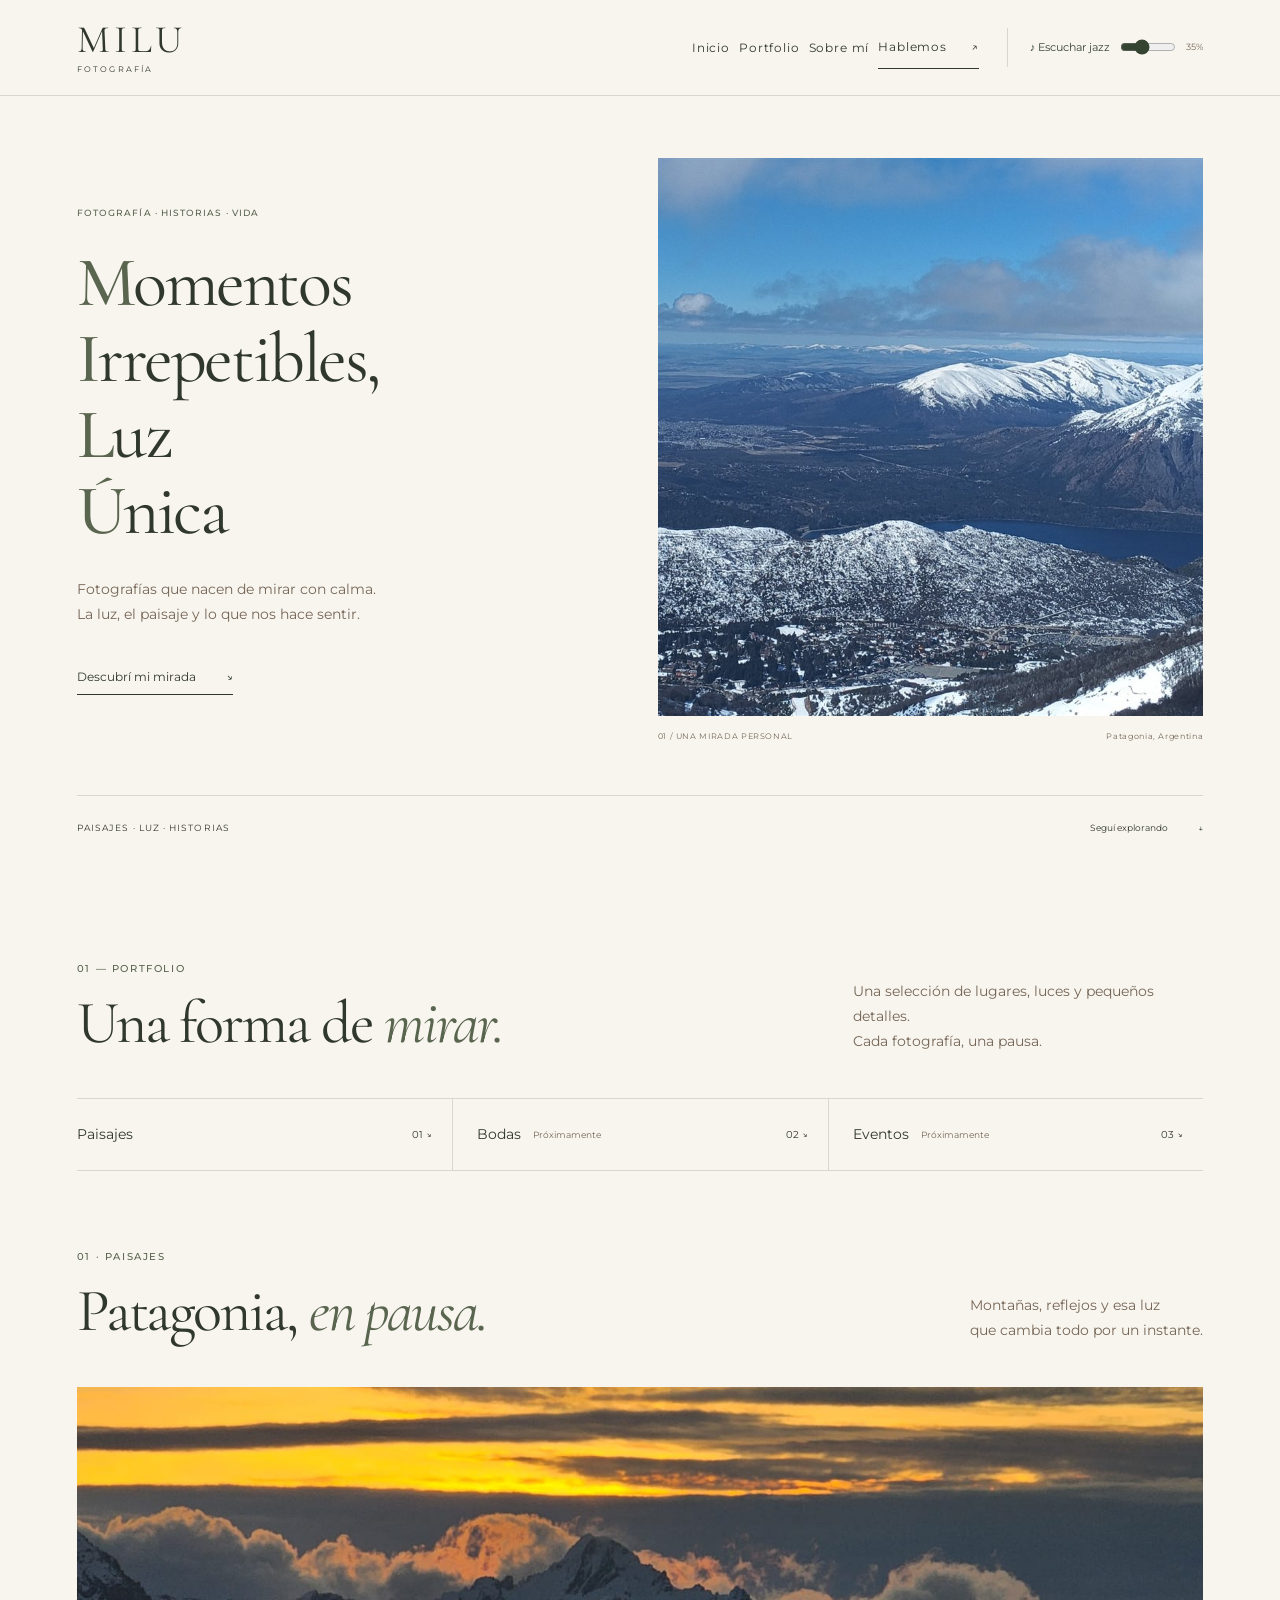
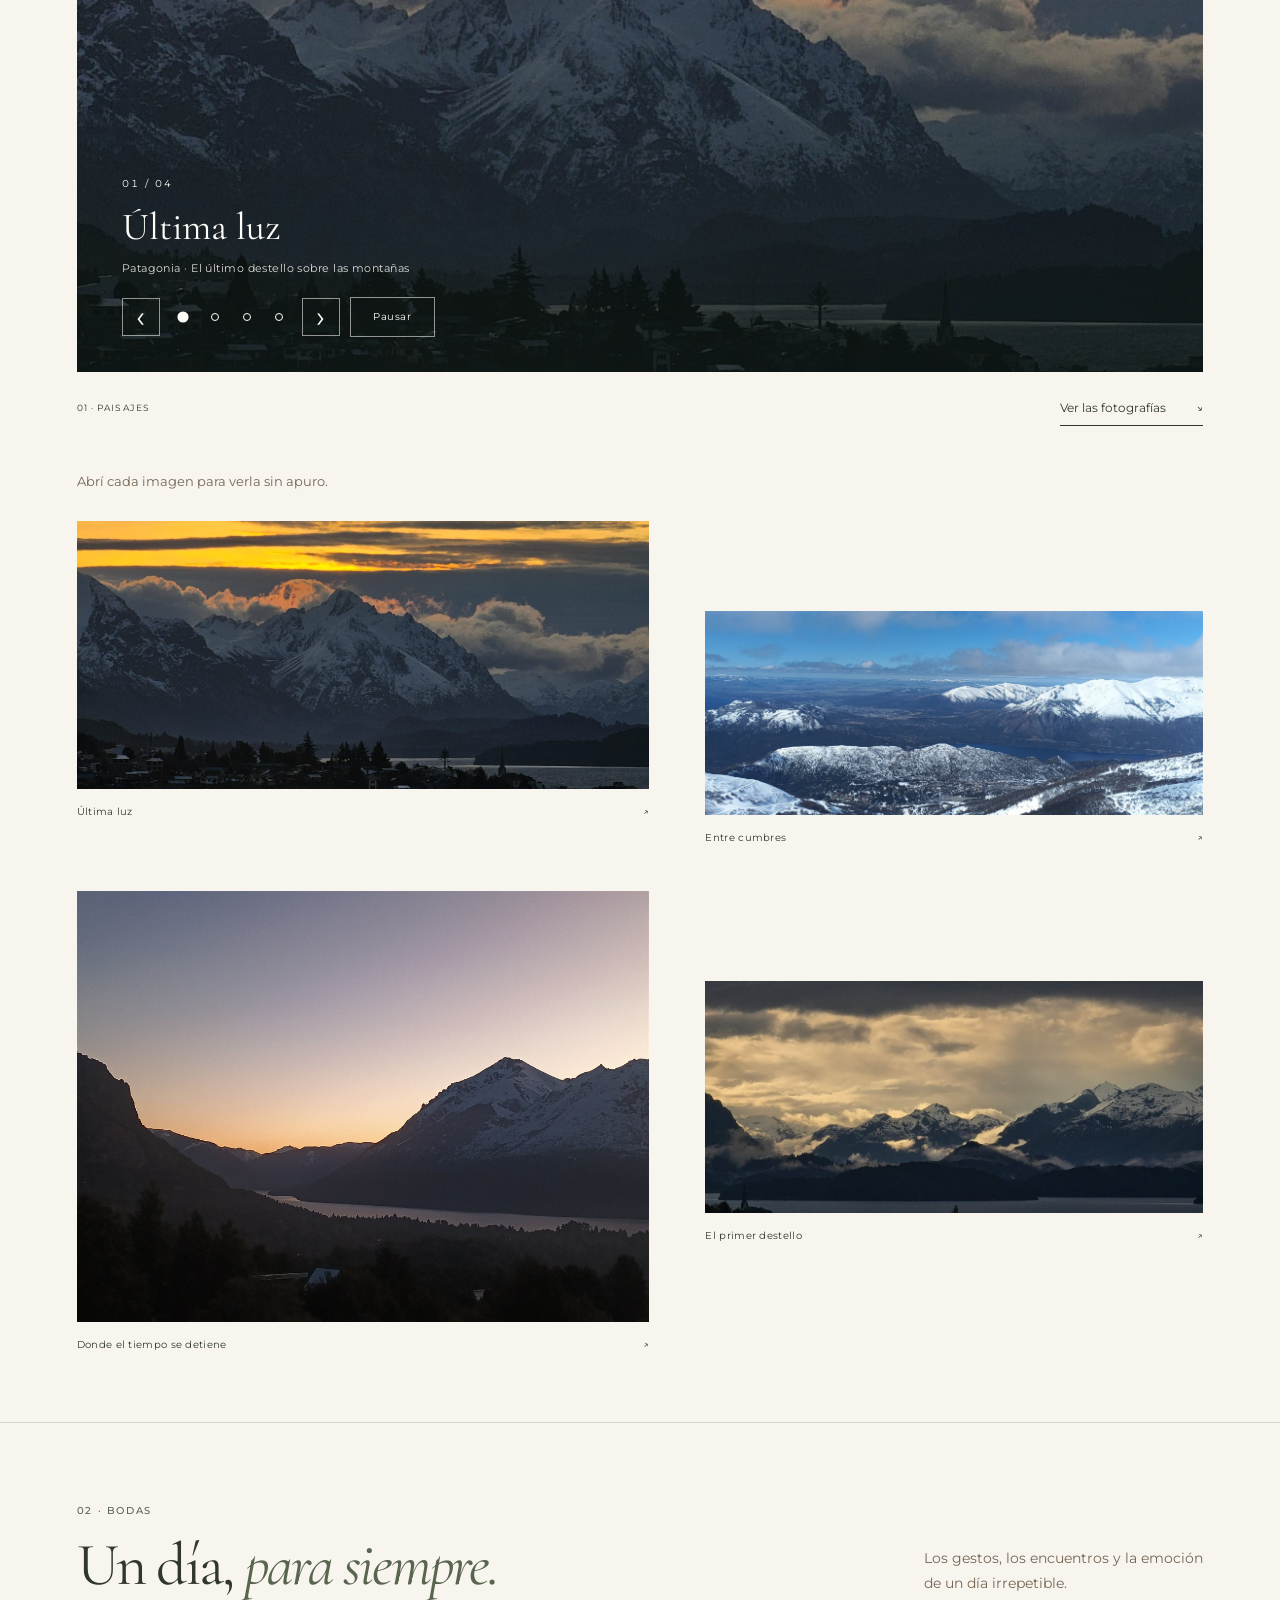
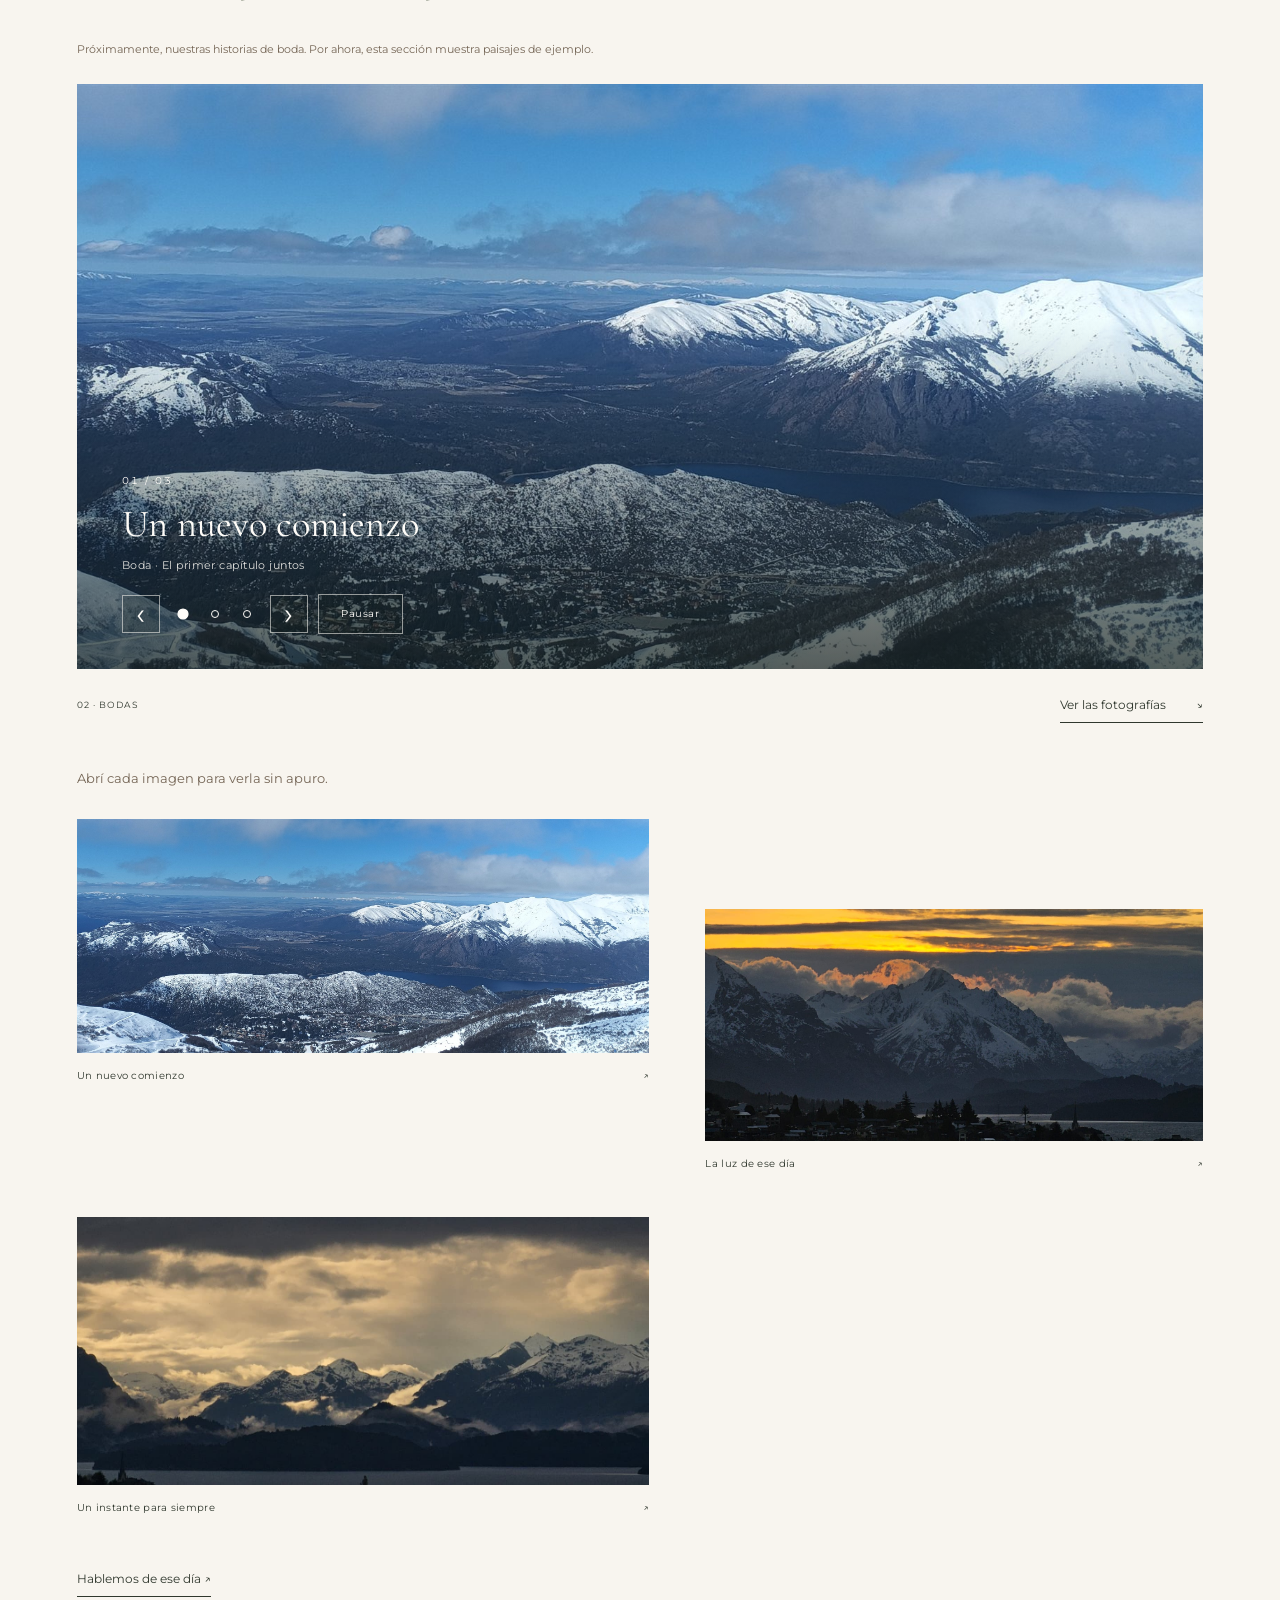
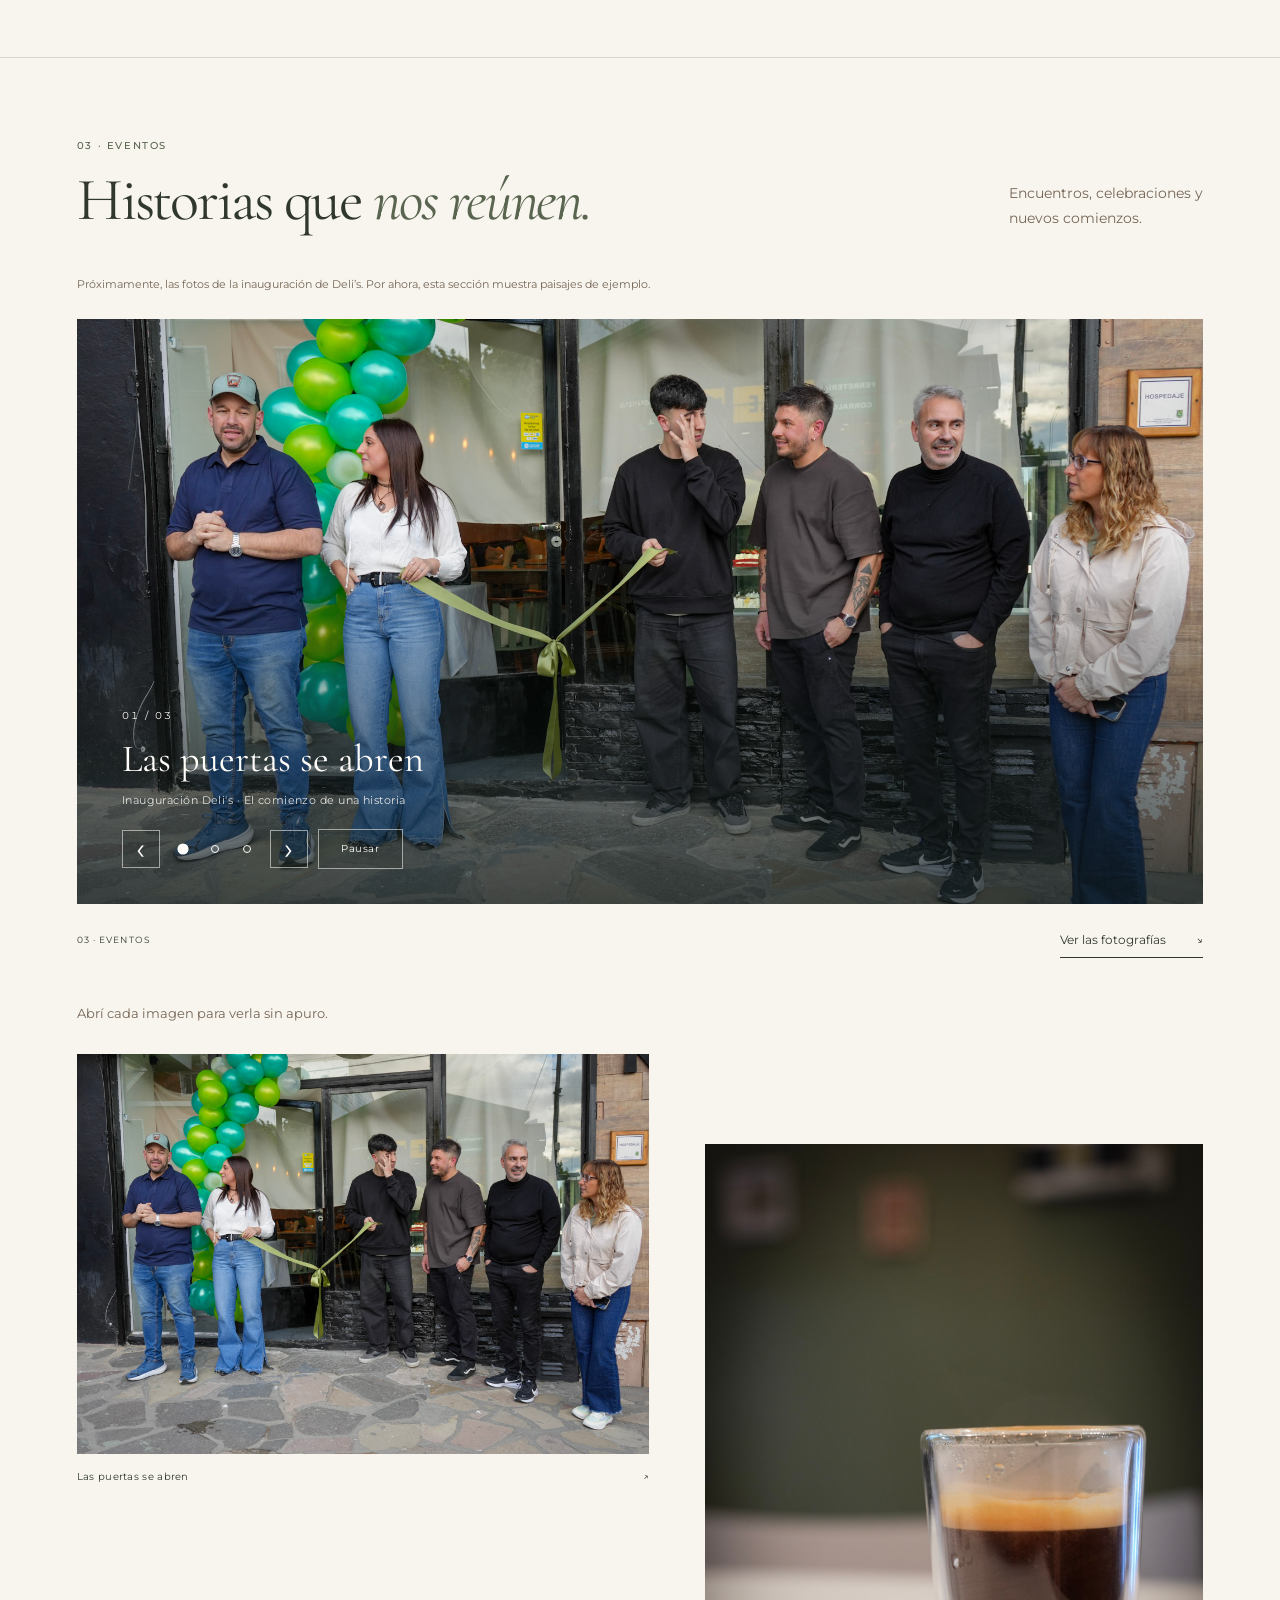
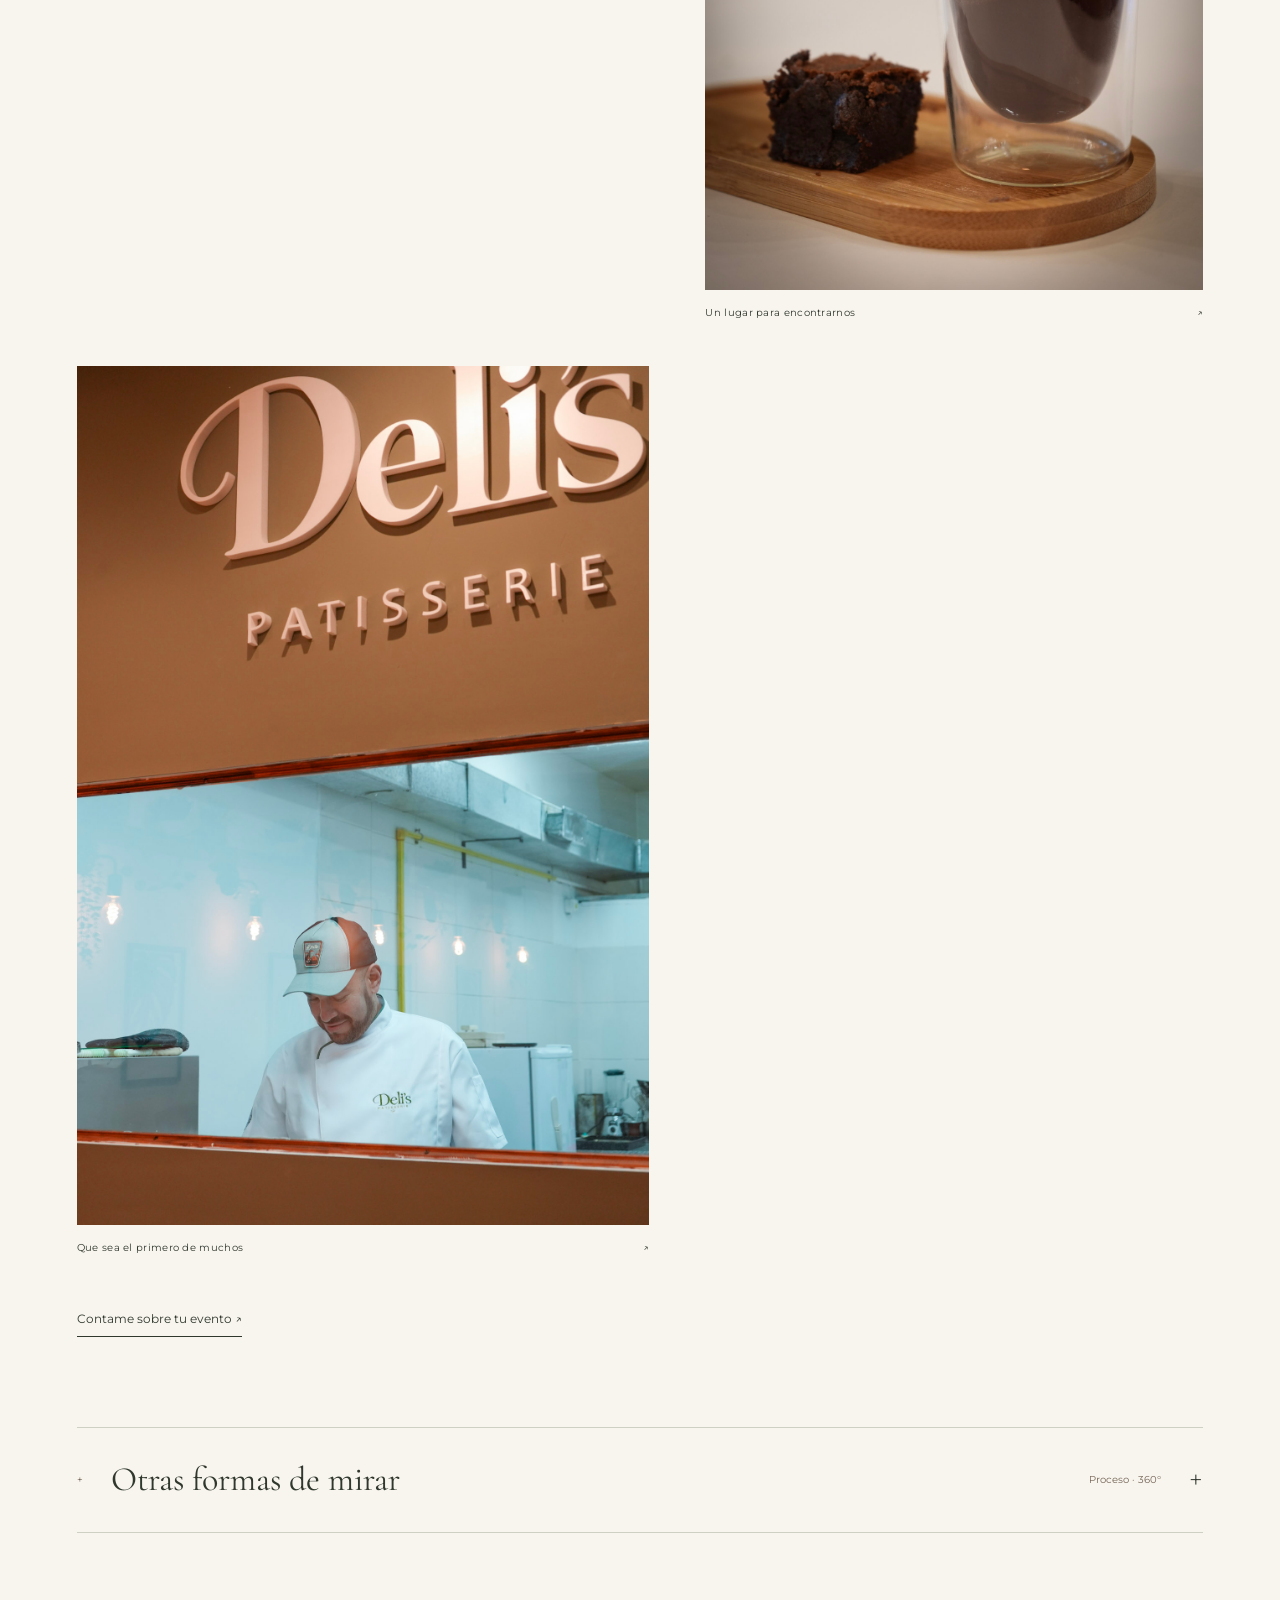
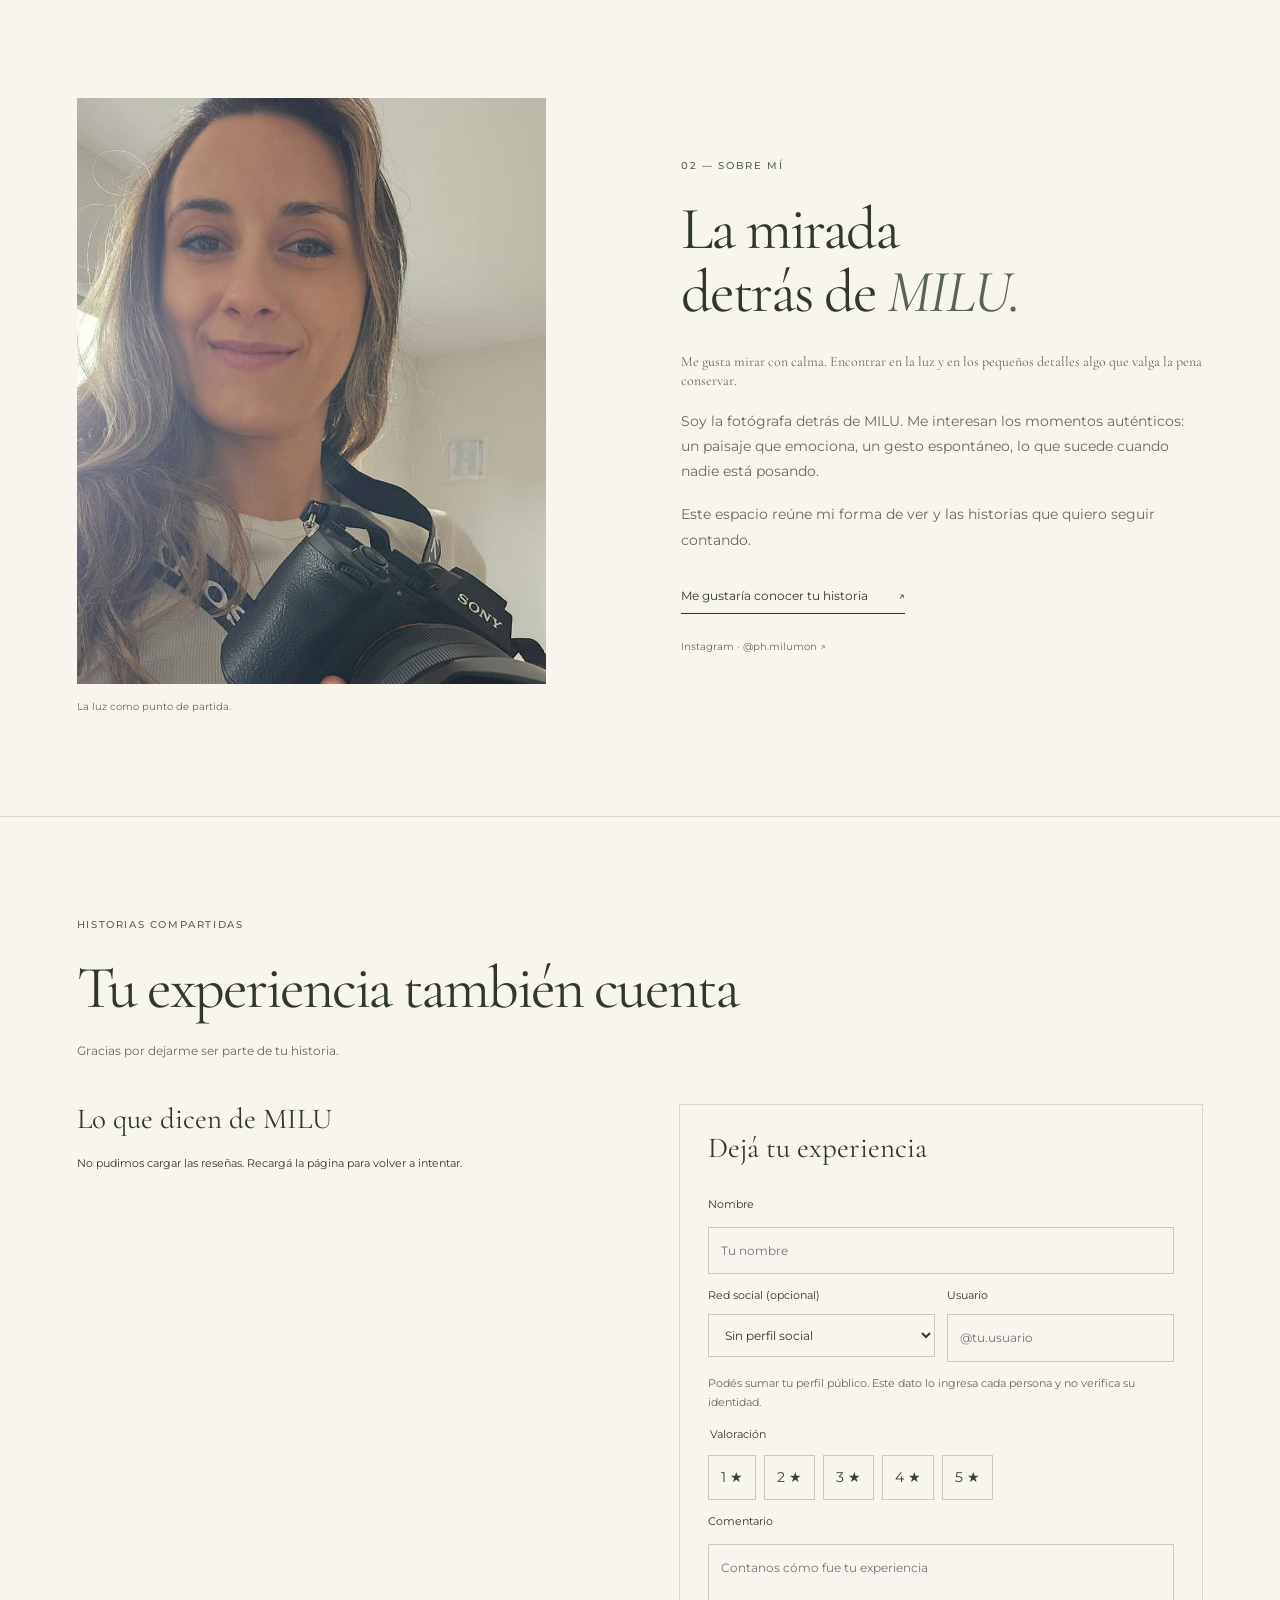
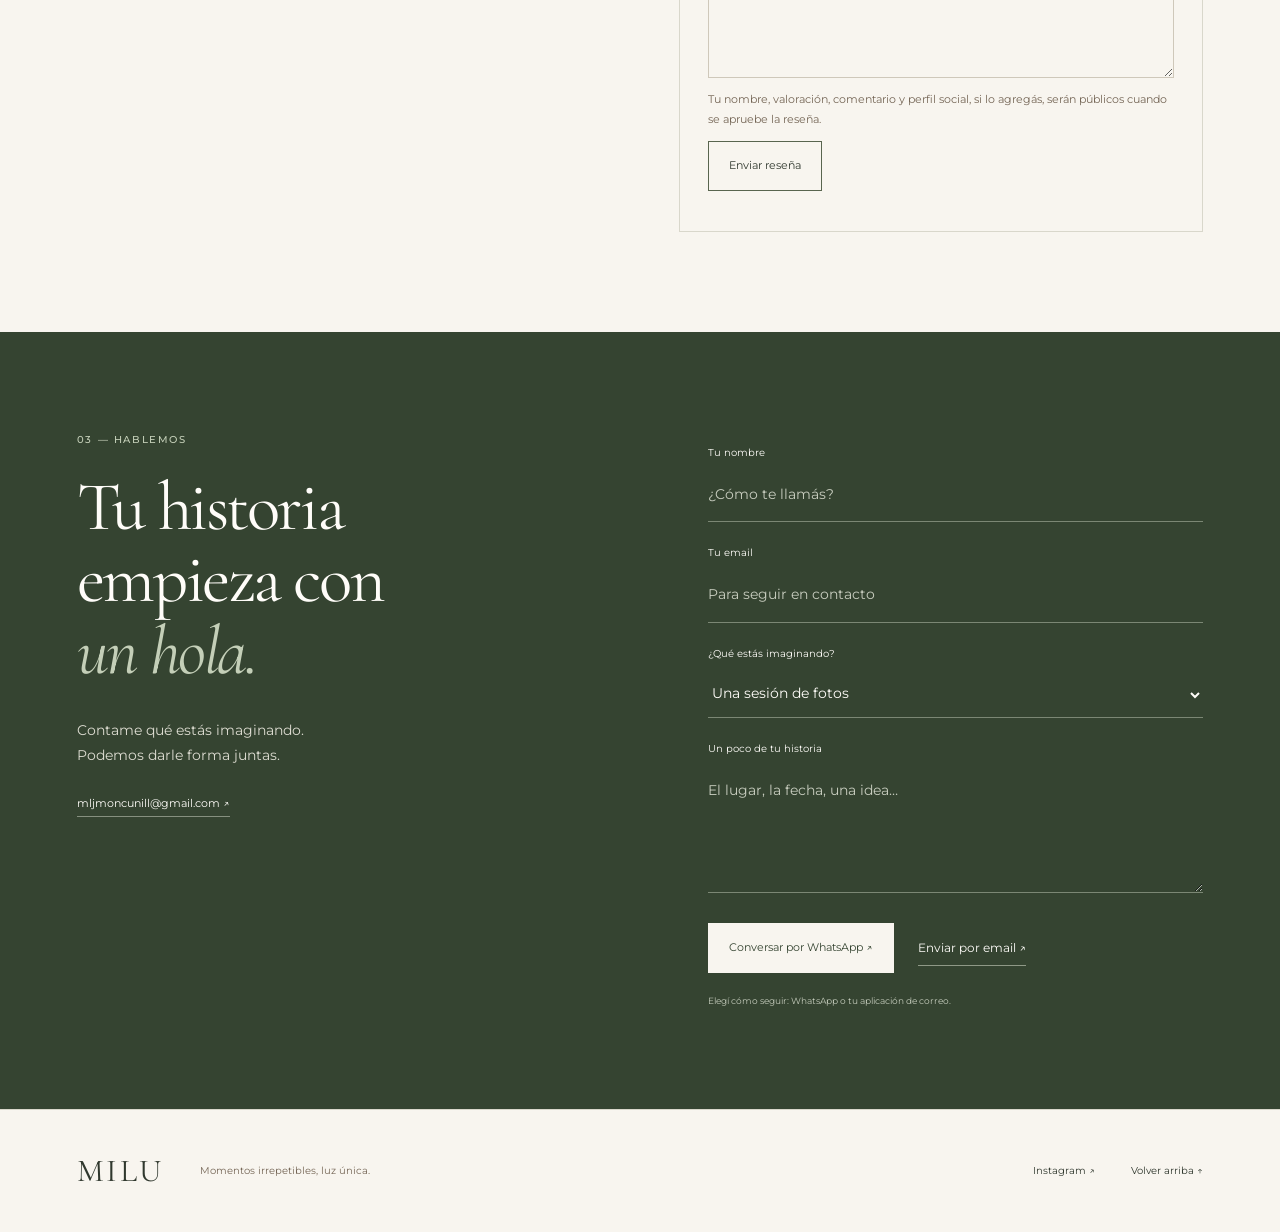
==== commit a519f5b5: "new design" ====
--- a/index.html
+++ b/index.html
@@ -1,75 +1,77 @@
-<!doctype html><html lang="es"><head><meta charset="utf-8"><meta name="viewport" content="width=device-width,initial-scale=1">
-<title>MILU · Momentos Irrepetibles, Luz Única</title><link rel="icon" href="assets/icons/favicon.svg">
-<link rel="preconnect" href="https://fonts.googleapis.com"><link rel="preconnect" href="https://fonts.gstatic.com" crossorigin>
-<link href="https://fonts.googleapis.com/css2?family=Cormorant+Garamond:wght@400;500;600&family=Montserrat:wght@300;400;500&display=swap" rel="stylesheet">
-<link rel="stylesheet" href="css/style.css"></head><body>
-<header class="header"><a class="logo" href="#inicio"><img src="assets/icons/logo.svg" alt="MILU"></a><button id="menu-toggle" class="menu-toggle">☰</button>
-<nav id="menu" class="nav"><a href="#bodas">Boda</a><a href="#fotografia">Fotografía</a><a href="#galeria">Galería</a><a href="#historias">Historias</a><a href="#proceso">RAW / Edición</a><a href="#inmersivo">360°</a><a href="#videos">Video</a><a href="#acerca">Acerca de mí</a><a href="#contacto">Contacto</a></nav>
-<div class="music-player">
-  <button id="music-toggle" class="music" aria-label="Reproducir o pausar jazz">♪ Jazz</button>
-  <input id="music-volume" type="range" min="0" max="1" value="0.35" step="0.05" aria-label="Volumen de música">
-  <span id="volume-label">35%</span>
-</div></header>
-<audio id="music" loop><source src="assets/music/jazz.mp3" type="audio/mpeg"></audio>
+<!doctype html>
+<html lang="es">
+<head>
+  <meta charset="utf-8"><meta name="viewport" content="width=device-width,initial-scale=1">
+  <title>MILU · Fotografía e historias</title>
+  <meta name="description" content="MILU · Una mirada a la luz, los paisajes y los momentos que queremos conservar. Explorá el portfolio y contame tu próxima historia.">
+  <meta name="theme-color" content="#f8f5ef">
+  <meta property="og:title" content="MILU · Fotografía e historias"><meta property="og:description" content="Momentos irrepetibles, luz única. Una selección de fotografías para mirar con calma."><meta property="og:type" content="website">
+  <link rel="icon" href="assets/icons/favicon.svg">
+  <link rel="preconnect" href="https://fonts.googleapis.com"><link rel="preconnect" href="https://fonts.gstatic.com" crossorigin>
+  <link href="https://fonts.googleapis.com/css2?family=Cormorant+Garamond:ital,wght@0,400;0,500;0,600;1,400;1,500&family=Montserrat:wght@300;400;500;600&display=swap" rel="stylesheet">
+  <link rel="stylesheet" href="css/style.css">
+</head>
+<body>
+<a class="skip-link" href="#portfolio">Saltar al portfolio</a>
+<header class="header">
+  <a class="wordmark" href="#inicio" aria-label="MILU · Inicio">MILU<span>FOTOGRAFÍA</span></a>
+  <button id="menu-toggle" class="menu-toggle" type="button" aria-label="Abrir menú" aria-controls="menu" aria-expanded="false">Menú <span aria-hidden="true">☰</span></button>
+  <nav id="menu" class="nav" aria-label="Navegación principal"><a href="#inicio">Inicio</a><a href="#portfolio">Portfolio</a><a href="#acerca">Sobre mí</a><a class="nav-contact" href="#contacto">Hablemos <span aria-hidden="true">↗</span></a></nav>
+  <div class="music-player"><button id="music-toggle" class="music" type="button" aria-label="Reproducir jazz" aria-pressed="false">♪ Escuchar jazz</button><label class="sr-only" for="music-volume">Volumen de música</label><input id="music-volume" type="range" min="0" max="1" value="0.35" step="0.05"><span id="volume-label">35%</span></div><audio id="music" loop preload="none"><source src="assets/music/jazz.mp3" type="audio/mpeg"></audio>
+</header>
+<main>
+<section id="inicio" class="hero" aria-labelledby="hero-title">
+  <div class="hero-copy"><p class="eyebrow">FOTOGRAFÍA · HISTORIAS · VIDA</p><h1 id="hero-title" class="milu-title" aria-label="Momentos Irrepetibles, Luz Única"><span><strong>M</strong>omentos</span><span><strong>I</strong>rrepetibles,</span><span><strong>L</strong>uz</span><span><strong>Ú</strong>nica</span></h1><p class="hero-intro">Fotografías que nacen de mirar con calma.<br>La luz, el paisaje y lo que nos hace sentir.</p><a class="text-link" href="#portfolio">Descubrí mi mirada <span aria-hidden="true">↘</span></a></div>
+  <figure class="hero-figure"><img class="hero-img" src="assets/photos/gallery/display/image2.jpg" alt="Montañas nevadas y un lago bajo el cielo azul de Patagonia" fetchpriority="high" decoding="async"><figcaption><span>01 / UNA MIRADA PERSONAL</span><span>Patagonia, Argentina</span></figcaption></figure>
+  <div class="hero-bottom"><span>PAISAJES · LUZ · HISTORIAS</span><a href="#portfolio" aria-label="Bajar al portfolio">Seguí explorando <span aria-hidden="true">↓</span></a></div>
+</section>
+<section id="portfolio" class="section portfolio-intro" aria-labelledby="portfolio-title">
+  <div class="section-heading"><div><p class="eyebrow">01 — PORTFOLIO</p><h2 id="portfolio-title">Una forma de <em>mirar.</em></h2></div><p>Una selección de lugares, luces y pequeños detalles.<br>Cada fotografía, una pausa.</p></div>
+  <nav class="specialties" aria-label="Explorar el portfolio"><a href="#fotografia">Paisajes <span>01 ↘</span></a><a href="#bodas">Bodas <small>Próximamente</small><span>02 ↘</span></a><a href="#delis">Eventos <small>Próximamente</small><span>03 ↘</span></a></nav>
+</section>
+<section id="fotografia" class="section collection-section" aria-labelledby="fotografia-title">
+  <div class="collection-heading"><div><p class="eyebrow">01 · PAISAJES</p><h2 id="fotografia-title">Patagonia, <em>en pausa.</em></h2></div><p>Montañas, reflejos y esa luz<br>que cambia todo por un instante.</p></div>
 
-<main>
-<section id="inicio" class="hero"><div class="hero-copy"><p class="eyebrow">FOTOGRAFÍA · HISTORIAS · VIDA</p><h1 class="milu-title"><span><strong>M</strong>omentos</span><span><strong>I</strong>rrepetibles,</span><span><strong>L</strong>uz</span><span><strong>Ú</strong>nica</span></h1>
-<p>Montañas, lagos, personas y atardeceres convertidos en historias visuales.</p><a class="btn" href="#galeria">Explorar galería</a><a class="btn" href="#inmersivo">Explorar 360°</a></div>
-<img class="hero-img" src="assets/photos/hero/hero-sunset.svg" alt="Portada MILU"></section>
+  <div class="water-hero" data-collection="photography" data-effect="displacement-map" aria-label="Portada de fotografia"></div>
+  <div class="collection-footer"><span>01 · PAISAJES</span><a href="#paisajes-fotos" class="text-link">Ver las fotografías <span aria-hidden="true">↘</span></a></div>
+  <div id="paisajes-fotos" class="collection-photos"><p class="gallery-invitation">Abrí cada imagen para verla sin apuro.</p><div class="gallery" data-photo-collection="photography" aria-label="Fotografías de fotografia"></div></div>
 
-<section id="delis" class="section collection-section"><div class="heading"><p class="eyebrow">ENCUENTROS · NUEVOS COMIENZOS</p><h2>Inauguración Deli's</h2><p>Una nueva historia abre sus puertas.</p></div><div class="water-hero" data-collection="delis" data-effect="crosszoom" aria-label="Galería de la inauguración de Deli's"></div><p class="collection-note">Vista de muestra con paisajes de MILU. Próximamente, las fotos de la inauguración.</p></section>
-
-<section id="bodas" class="section collection-section"><div class="heading"><p class="eyebrow">DOS PERSONAS · UNA HISTORIA</p><h2>Boda</h2><p>Los gestos, los encuentros y la emoción de un día irrepetible.</p></div><div class="water-hero" data-collection="weddings" aria-label="Galería de boda"></div><p class="collection-note">Vista de muestra con paisajes de MILU. Próximamente, nuestras historias de boda.</p></section>
-
-<section id="fotografia" class="section soft collection-section"><div class="heading"><p class="eyebrow">UNA MIRADA · MUCHAS HISTORIAS</p><h2>Fotografía</h2><p>Un recorrido entre montañas, luz y momentos que invitan a quedarse.</p></div><div class="water-hero" data-collection="photography" data-effect="displacement-map" aria-label="Galería fotográfica"></div></section>
-
-<section id="galeria" class="section"><div class="heading"><p class="eyebrow">FOTOGRAFÍAS</p><h2>Galería</h2><p>Instantes que se convierten en historias.</p></div>
-<div class="filters"><button class="active" data-filter="todas">Todas</button><button data-filter="paisajes">Paisajes</button><button data-filter="atardeceres">Atardeceres</button><button data-filter="naturaleza">Naturaleza</button><button data-filter="personas">Personas</button></div>
-<div id="gallery" class="gallery"></div></section>
-
-<section id="historias" class="section soft"><div class="heading"><p class="eyebrow">MÁS ALLÁ DE LA IMAGEN</p><h2>Historias</h2><p>Series fotográficas con una narrativa común.</p></div><div id="stories-grid" class="stories-grid"></div></section>
-
-<section id="proceso" class="section"><div class="heading"><p class="eyebrow">EL PROCESO</p><h2>RAW / Edición</h2><p>Arrastrá sobre la imagen para comparar el original y la edición final.</p></div>
-<div class="compare"><img id="edited-img" alt="Foto editada"><div id="raw-wrap" class="raw-wrap"><img id="raw-img" alt="Foto RAW"></div><input id="compare-range" type="range" min="0" max="100" value="50"></div></section>
-
-<section id="inmersivo" class="section soft"><div class="heading"><p class="eyebrow">EXPERIENCIAS INMERSIVAS</p><h2>360°</h2><p>El proyecto deja preparados los lugares para fotografía 360° y video 360°.</p></div>
-<div class="immersive-grid">
-<article class="immersive-card"><img id="p360" alt="Fotografía 360"><div><span class="badge">FOTO 360°</span><h3>Panorama</h3><p>Reemplazá el panorama ficticio por una imagen equirectangular 2:1. El README explica cómo activar un visor WebGL.</p></div></article>
-<article class="immersive-card"><a class="video360-link" href="video360.html" aria-label="Abrir video 360°"><img id="v360-poster" alt="Video 360"><span class="btn">▶ Explorar video 360°</span></a><div><span class="badge">VIDEO 360°</span><h3>Video inmersivo</h3><p>Carpeta preparada para tu MP4 360°. Para producción conviene hosting de video especializado.</p></div></article>
-
-</div></section>
-
-<section id="videos" class="section"><div class="heading"><p class="eyebrow">HISTORIAS EN MOVIMIENTO</p><h2>Videos</h2><p>Videos normales, separados de las experiencias 360°.</p></div><div id="video-grid" class="video-grid"></div></section>
-
-
-<section id="acerca" class="section about-section">
-  <div class="about-photo-wrap">
-    <img class="about-photo" src="assets/photos/about/photographer.svg" alt="Fotógrafo detrás de MILU">
-    <span class="about-accent">MILU</span>
-  </div>
-  <div class="about-copy">
-    <p class="eyebrow">ACERCA DE MÍ</p>
-    <h2>La mirada detrás de MILU</h2>
-    <p class="about-lead">Soy la fotógrafa detrás de MILU. Me interesa capturar momentos auténticos y transformar la luz, los paisajes y las personas en pequeñas historias visuales.</p>
-    <p>Mi fotografía busca un equilibrio entre naturaleza, emoción y sencillez. Montañas, lagos, retratos y atardeceres forman parte de una misma idea: conservar esos instantes que muchas veces duran apenas unos segundos.</p>
-    <div class="about-details">
-      <div><small>MI MIRADA</small><strong>Naturaleza · Retratos · Paisajes · Atardeceres</strong></div>
-      <div><small>BASE</small><strong>Patagonia · Argentina</strong></div>
-      <div><small>PROYECTO</small><strong>MILU · Momentos Irrepetibles, Luz Única</strong></div>
-    </div>
-    <p class="replace-note">Para personalizar esta sección, reemplazá <b>assets/photos/about/photographer.svg</b> por tu retrato y editá este texto en <b>index.html</b>.</p>
-  </div>
 </section>
-
-<section id="contacto" class="section soft contact"><div><p class="eyebrow">HABLEMOS</p><h2>¿Tenés una historia para contar?</h2><p>Contacto directo por WhatsApp o email.</p></div>
-<div class="form"><input id="name" placeholder="Nombre"><input id="email" type="email" placeholder="Email"><textarea id="message" rows="6" placeholder="Mensaje"></textarea><div><button id="wa" class="btn">WhatsApp</button><button id="mail" class="btn">Email</button><a class="btn" href="https://www.instagram.com/ph.milumon/" target="_blank" rel="noopener noreferrer">Instagram</a></div></div></section>
+<section id="bodas" class="section collection-section" aria-labelledby="bodas-title">
+  <div class="collection-heading"><div><p class="eyebrow">02 · BODAS</p><h2 id="bodas-title">Un día, <em>para siempre.</em></h2></div><p>Los gestos, los encuentros y la emoción<br>de un día irrepetible.</p></div>
+  <p class="collection-note">Próximamente, nuestras historias de boda. Por ahora, esta sección muestra paisajes de ejemplo.</p>
+  <div class="water-hero" data-collection="weddings" aria-label="Portada de bodas"></div>
+  <div class="collection-footer"><span>02 · BODAS</span><a href="#bodas-fotos" class="text-link">Ver las fotografías <span aria-hidden="true">↘</span></a></div>
+  <div id="bodas-fotos" class="collection-photos"><p class="gallery-invitation">Abrí cada imagen para verla sin apuro.</p><div class="gallery" data-photo-collection="weddings" aria-label="Fotografías de bodas"></div></div>
+  <a class="text-link collection-contact" href="#contacto" data-service="una boda">Hablemos de ese día ↗</a>
+</section>
+<section id="delis" class="section collection-section" aria-labelledby="delis-title">
+  <div class="collection-heading"><div><p class="eyebrow">03 · EVENTOS</p><h2 id="delis-title">Historias que <em>nos reúnen.</em></h2></div><p>Encuentros, celebraciones y<br>nuevos comienzos.</p></div>
+  <p class="collection-note">Próximamente, las fotos de la inauguración de Deli’s. Por ahora, esta sección muestra paisajes de ejemplo.</p>
+  <div class="water-hero" data-collection="delis" data-effect="crosszoom" aria-label="Portada de delis"></div>
+  <div class="collection-footer"><span>03 · EVENTOS</span><a href="#eventos-fotos" class="text-link">Ver las fotografías <span aria-hidden="true">↘</span></a></div>
+  <div id="eventos-fotos" class="collection-photos"><p class="gallery-invitation">Abrí cada imagen para verla sin apuro.</p><div class="gallery" data-photo-collection="delis" aria-label="Fotografías de delis"></div></div>
+  <a class="text-link collection-contact" href="#contacto" data-service="un evento">Contame sobre tu evento ↗</a>
+</section>
+<section class="section portfolio-extras" aria-label="Proceso y experiencias 360 grados">
+<details class="project-details"><summary><span>+</span><h3>Otras formas de mirar</h3><span class="project-status">Proceso · 360°</span><span class="details-symbol" aria-hidden="true">+</span></summary><div class="project-body extra-work">
+  <section id="proceso"><p class="eyebrow">EL PROCESO · MUESTRA ILUSTRADA</p><h3>De la toma a la imagen final.</h3><p>Deslizá para explorar el antes y después.</p><div class="compare"><img id="edited-img" alt="Muestra ilustrada de una imagen editada" loading="lazy"><div id="raw-wrap" class="raw-wrap"><img id="raw-img" alt="Muestra ilustrada de una imagen original" loading="lazy"></div><input id="compare-range" type="range" min="0" max="100" value="50" aria-label="Porcentaje de imagen original visible"></div></section>
+  <section id="inmersivo"><p class="eyebrow">EXPLORAR EN 360°</p><h3>Dentro del paisaje.</h3><div class="immersive-grid"><article class="immersive-card"><img id="p360" alt="Muestra ilustrada de un panorama" loading="lazy"><div><span class="badge">PANORAMA · MUESTRA</span><h3>Otra perspectiva</h3></div></article><article class="immersive-card"><a class="video360-link" href="video360.html"><img id="v360-poster" alt="Vista previa del video 360°" loading="lazy"><div><span class="badge">VIDEO 360°</span><h3>Mirar alrededor ↗</h3></div></a></article></div></section>
+</div></details>
+</section>
+<section id="acerca" class="section about-section" aria-labelledby="about-title"><figure class="about-photo-wrap"><img class="about-photo" src="assets/photos/gallery/display/ml.jpeg" alt="Paisaje de luz cálida de la colección MILU" loading="lazy" decoding="async"><figcaption>La luz como punto de partida.</figcaption></figure><div class="about-copy"><p class="eyebrow">02 — SOBRE MÍ</p><h2 id="about-title">La mirada<br>detrás de <em>MILU.</em></h2><p class="about-lead">Me gusta mirar con calma. Encontrar en la luz y en los pequeños detalles algo que valga la pena conservar.</p><p>Soy la fotógrafa detrás de MILU. Me interesan los momentos auténticos: un paisaje que emociona, un gesto espontáneo, lo que sucede cuando nadie está posando.</p><p>Este espacio reúne mi forma de ver y las historias que quiero seguir contando.</p><a class="text-link" href="#contacto">Me gustaría conocer tu historia <span aria-hidden="true">↗</span></a><a class="about-instagram" href="https://www.instagram.com/ph.milumon/" target="_blank" rel="noopener noreferrer">Instagram · @ph.milumon ↗</a></div></section>
 <section id="resenas" class="section reviews-section" aria-labelledby="reviews-title">
   <div class="heading"><p class="eyebrow">HISTORIAS COMPARTIDAS</p><h2 id="reviews-title">Tu experiencia también cuenta</h2><p>Gracias por dejarme ser parte de tu historia.</p></div>
   <div class="reviews-layout">
-    <div><h3>Lo que cuentan de MILU</h3><p id="reviews-list-status" role="status">Cargando reseñas…</p><div id="reviews-list" class="reviews-list"></div></div>
+    <div><h3>Lo que dicen de MILU</h3><p id="reviews-list-status" role="status">Cargando reseñas…</p><div id="reviews-list" class="reviews-list"></div></div>
     <form id="review-form" class="review-form" aria-labelledby="review-form-title">
       <h3 id="review-form-title">Dejá tu experiencia</h3>
       <label for="review-name">Nombre</label><input id="review-name" name="name" autocomplete="name" required minlength="2" maxlength="80" placeholder="Tu nombre">
+      <div class="review-social-fields">
+        <div><label for="review-network">Red social (opcional)</label><select id="review-network" name="social_network" aria-describedby="review-social-help"><option value="">Sin perfil social</option><option value="instagram">Instagram</option><option value="facebook">Facebook</option><option value="x">X</option></select></div>
+        <div><label for="review-username">Usuario</label><input id="review-username" name="social_username" maxlength="51" placeholder="@tu.usuario" autocapitalize="none" spellcheck="false" aria-describedby="review-social-help"></div>
+      </div>
+      <p id="review-social-help" class="review-note">Podés sumar tu perfil público. Este dato lo ingresa cada persona y no verifica su identidad.</p>
       <fieldset class="review-rating"><legend>Valoración</legend><div class="rating-options">
         <label><input type="radio" name="rating" value="1" required><span>1 ★</span></label>
         <label><input type="radio" name="rating" value="2"><span>2 ★</span></label>
@@ -79,16 +81,19 @@
       </div></fieldset>
       <label for="review-comment">Comentario</label><textarea id="review-comment" name="comment" rows="5" required minlength="10" maxlength="2000" placeholder="Contanos cómo fue tu experiencia"></textarea>
       <div class="review-trap" aria-hidden="true"><label for="review-website">Sitio web</label><input id="review-website" name="website" tabindex="-1" autocomplete="off"></div>
-      <p class="review-note">Tu nombre, valoración y comentario serán públicos cuando se apruebe la reseña.</p>
+      <p class="review-note">Tu nombre, valoración, comentario y perfil social, si lo agregás, serán públicos cuando se apruebe la reseña.</p>
       <button id="review-submit" class="btn" type="submit" disabled>Enviar reseña</button>
       <p id="review-status" role="status" aria-live="polite"></p>
       <noscript>Activá JavaScript para enviar y leer reseñas.</noscript>
     </form>
   </div>
 </section>
+
+<section id="contacto" class="section contact" aria-labelledby="contact-title"><div><p class="eyebrow">03 — HABLEMOS</p><h2 id="contact-title">Tu historia<br>empieza con<br><em>un hola.</em></h2><p>Contame qué estás imaginando.<br>Podemos darle forma juntas.</p><a class="contact-direct" href="mailto:mljmoncunill@gmail.com">mljmoncunill@gmail.com ↗</a></div>
+<div class="form"><label for="name">Tu nombre</label><input id="name" autocomplete="name" placeholder="¿Cómo te llamás?"><label for="email">Tu email</label><input id="email" type="email" autocomplete="email" placeholder="Para seguir en contacto"><label for="service">¿Qué estás imaginando?</label><select id="service"><option value="una sesión de fotos">Una sesión de fotos</option><option value="una boda">Una boda</option><option value="un evento">Un evento</option><option value="fotografía de paisajes">Fotografía de paisajes</option><option value="otro proyecto">Otro proyecto</option></select><label for="message">Un poco de tu historia</label><textarea id="message" rows="4" placeholder="El lugar, la fecha, una idea…"></textarea><div class="contact-actions"><button id="wa" class="btn btn-primary" type="button">Conversar por WhatsApp ↗</button><button id="mail" class="text-link" type="button">Enviar por email ↗</button></div><p class="form-note">Elegí cómo seguir: WhatsApp o tu aplicación de correo.</p></div></section>
 </main>
-<footer class="footer"><span>MILU · Momentos Irrepetibles, Luz Única</span><span>Fotografía · Historias · Vida</span> <a href="https://www.instagram.com/ph.milumon/" target="_blank" rel="noopener noreferrer">Instagram</a></footer>
-
-<div id="photo-modal" class="modal"><div class="modal-box"><button class="close-modal">×</button><img alt=""><div class="modal-copy"><p class="eyebrow">HISTORIA</p><h2></h2><p class="story"></p><p class="exif"></p></div></div></div>
-
-<script src="js/content.js"></script><script src="js/main.js"></script><script src="js/water-gallery.js"></script><script src="js/supabase-config.js"></script><script src="js/reviews.js"></script></body></html>
+<footer class="footer"><a class="footer-brand" href="#inicio">MILU</a><p>Momentos irrepetibles, luz única.</p><a href="https://www.instagram.com/ph.milumon/" target="_blank" rel="noopener noreferrer">Instagram ↗</a><a href="#inicio">Volver arriba ↑</a></footer>
+<a class="mobile-contact" href="#contacto">Contame tu historia <span aria-hidden="true">↗</span></a>
+<dialog id="photo-modal" class="modal" aria-labelledby="photo-title"><div class="modal-box"><button class="close-modal" type="button" aria-label="Cerrar fotografía">×</button><div class="modal-image-wrap"><img alt=""><button class="modal-prev" type="button" aria-label="Fotografía anterior">‹</button><button class="modal-next" type="button" aria-label="Fotografía siguiente">›</button></div><div class="modal-copy"><span class="modal-count"></span><div><h2 id="photo-title"></h2><p class="story"></p></div><details class="photo-details"><summary>Detalles de la toma</summary><p class="exif"></p></details></div></div></dialog>
+<script src="js/content.js"></script><script src="js/main.js"></script><script src="js/water-gallery.js"></script><script src="js/supabase-config.js"></script><script src="js/reviews.js"></script>
+</body></html>
--- a/css/style.css
+++ b/css/style.css
@@ -1,178 +1,14 @@
-:root{
---cream:#fbf7ed;
---cream2:#eee9dc;
---sage:#dce5d3;
---sage-mid:#aab99c;
---forest:#718269;
---forest-deep:#445442;
---lake:#aebfc0;
---sun:#e7aa83;
---peach:#f3d3b5;
---terracotta:#d9947b;
---sunset-pink:#d9b6b0;
---dark:#394238;
---white:#fffdf7;
---brown:#756354
-}
-*{box-sizing:border-box}html{scroll-behavior:smooth}body{margin:0;background:var(--cream);color:var(--dark);font-family:Montserrat,Arial,sans-serif;line-height:1.6}h1,h2,h3{font-family:"Cormorant Garamond",Georgia,serif;font-weight:500;margin:.2em 0}h1{font-size:clamp(3.8rem,8vw,8rem);line-height:.82}h2{font-size:clamp(2.8rem,5vw,5rem)}h3{font-size:2rem}a{color:inherit;text-decoration:none}button,input,textarea{font:inherit}.header{position:fixed;z-index:20;top:0;width:100%;display:flex;align-items:center;gap:28px;padding:15px 5%;background:rgba(251,247,237,.9);backdrop-filter:blur(12px)}.logo img{width:190px;display:block}.nav{display:flex;gap:20px;margin-left:auto}.nav a{font-size:.72rem;text-transform:uppercase;letter-spacing:.1em}.menu-toggle{display:none;border:0;background:none;font-size:1.4rem}.music{border:0;background:var(--peach);padding:9px 14px;border-radius:99px}.hero{min-height:100vh;padding:140px 7% 70px;display:grid;grid-template-columns:.9fr 1.1fr;gap:6%;align-items:center}.hero-copy p{max-width:560px}.hero-img{width:100%;height:70vh;object-fit:cover;border-radius:3px}.eyebrow{font-size:.68rem;letter-spacing:.2em;text-transform:uppercase;color:var(--forest)}.btn{display:inline-block;border:1px solid var(--forest);background:transparent;padding:12px 20px;margin:10px 8px 0 0;cursor:pointer}.btn:hover{background:var(--forest);color:white}.section{padding:100px 7%}.soft{background:linear-gradient(180deg,var(--cream2),#f7f1e7)}.heading{max-width:760px;margin-bottom:35px}.filters{display:flex;gap:8px;flex-wrap:wrap;margin-bottom:25px}.filters button{border:1px solid transparent;background:none;padding:8px 14px;cursor:pointer}.filters .active{border-color:var(--forest)}.gallery{columns:3 280px;column-gap:14px}.photo-card{width:100%;break-inside:avoid;margin:0 0 14px;border:0;padding:0;background:white;text-align:left;cursor:pointer;overflow:hidden}.photo-card img{width:100%;display:block;transition:.4s}.photo-card:hover img{transform:scale(1.025)}.photo-card span{display:block;padding:12px}.stories-grid{display:grid;grid-template-columns:repeat(3,1fr);gap:18px}.story-card{background:var(--white)}.story-card img{width:100%;aspect-ratio:4/3;object-fit:cover}.story-card div{padding:20px}.compare{position:relative;height:min(58vw,600px);overflow:hidden;background:#ddd}.compare>img,.raw-wrap img{position:absolute;inset:0;width:100%;height:100%;object-fit:cover}.raw-wrap{position:absolute;z-index:2;inset:0 auto 0 0;width:50%;overflow:hidden}.raw-wrap img{width:min(86vw,1200px);max-width:none}.compare input{position:absolute;z-index:5;inset:0;width:100%;height:100%;opacity:0;cursor:ew-resize}.immersive-grid{display:grid;grid-template-columns:repeat(3,1fr);gap:18px}.immersive-card{background:white;padding-bottom:18px}.immersive-card img{width:100%;aspect-ratio:16/10;object-fit:cover}.immersive-card div{padding:0 18px}.badge{display:inline-block;background:var(--sage);padding:5px 9px;font-size:.65rem;letter-spacing:.1em}.video-grid{display:grid;grid-template-columns:repeat(2,1fr);gap:18px}.video-card{background:white;padding-bottom:18px}.video-card img{width:100%;aspect-ratio:16/9;object-fit:cover}.video-card h3,.video-card p{margin-left:18px;margin-right:18px}.contact{display:grid;grid-template-columns:.8fr 1.2fr;gap:8%}.form{display:grid;gap:12px;background:white;padding:28px}.form input,.form textarea{width:100%;padding:12px;border:1px solid #cfc8ba;background:var(--cream)}.footer{padding:30px 7%;border-top:1px solid #ddd;display:flex;justify-content:space-between}.modal{display:none;position:fixed;z-index:50;inset:0;background:rgba(40,45,40,.88);padding:5%;align-items:center;justify-content:center}.modal.open{display:flex}.modal-box{background:var(--cream);max-width:1000px;width:100%;display:grid;grid-template-columns:1.3fr .7fr;position:relative}.modal-box img{width:100%;height:65vh;object-fit:cover}.modal-copy{padding:35px}.close-modal{position:absolute;right:12px;top:8px;border:0;background:none;font-size:2rem}.replace-note{font-size:.75rem;color:var(--brown)}
-@media(max-width:900px){.nav{display:none;position:absolute;top:100%;left:0;width:100%;padding:25px;background:var(--cream);flex-direction:column;text-align:center}.nav.show{display:flex}.menu-toggle{display:block;margin-left:auto}.hero{grid-template-columns:1fr}.hero-img{height:55vh}.stories-grid,.immersive-grid{grid-template-columns:1fr 1fr}.contact{grid-template-columns:1fr}.modal-box{grid-template-columns:1fr}.modal-box img{height:45vh}}
-@media(max-width:600px){.logo img{width:145px}.music{position:fixed;right:12px;bottom:70px;z-index:30}.section{padding:75px 6%}.hero{padding-left:6%;padding-right:6%}h1{font-size:4rem}.stories-grid,.immersive-grid,.video-grid{grid-template-columns:1fr}.footer{flex-direction:column;gap:10px}body{padding-bottom:58px}}
+/* MILU · Portfolio editorial */
+:root{--cream:#f8f5ef;--cream2:#e6e0d5;--sage:#e1e5db;--sage-mid:#afb9a4;--forest:#59654f;--forest-deep:#354431;--peach:#efdfce;--terracotta:#9b674f;--dark:#30382e;--white:#fffdf9;--brown:#756656;--line:#d9d7cb;--gutter:clamp(24px,6vw,100px)}
+*{box-sizing:border-box}html{scroll-behavior:smooth}body{margin:0;background:var(--cream);color:var(--dark);font:400 14px/1.8 Montserrat,Arial,sans-serif}body:has(dialog[open]){overflow:hidden}img,video{max-width:100%}button,input,textarea,select{font:inherit;color:inherit}button,a,input,textarea,select,summary{-webkit-tap-highlight-color:transparent}a{color:inherit;text-decoration:none}button,summary{cursor:pointer}button{border-radius:0}h1,h2,h3,p,figure{margin:0}h1,h2,h3{font-family:"Cormorant Garamond",Georgia,serif;font-weight:400;line-height:1.04}h1{font-size:clamp(62px,6.9vw,112px);letter-spacing:-.045em}h2{font-size:clamp(44px,4.7vw,76px);letter-spacing:-.035em}h3{font-size:34px}em{font-weight:400;color:var(--forest)}p+p{margin-top:18px}:focus-visible{outline:2px solid var(--forest-deep);outline-offset:5px}.sr-only{position:absolute;width:1px;height:1px;padding:0;margin:-1px;overflow:hidden;clip-path:inset(50%);white-space:nowrap}.skip-link{position:fixed;z-index:100;top:-80px;left:20px;padding:12px;background:var(--white)}.skip-link:focus{top:12px}
+.header{height:96px;padding:0 var(--gutter);display:flex;align-items:center;justify-content:space-between;border-bottom:1px solid var(--line);background:var(--cream)}.wordmark{font-family:"Cormorant Garamond",Georgia,serif;font-size:39px;letter-spacing:.1em;line-height:.85}.wordmark span{display:block;font-family:Montserrat,Arial,sans-serif;font-size:8px;letter-spacing:.27em;margin-top:10px}.nav{display:flex;align-items:center;gap:38px}.nav a{font-size:11px;letter-spacing:.07em;padding:10px 0}.nav a:hover{color:var(--terracotta)}.nav .nav-contact{border-bottom:1px solid var(--dark)}.nav-contact span{margin-left:20px}.menu-toggle{display:none;background:none;border:0;font-size:12px}
+.hero{padding:62px var(--gutter) 24px;display:grid;grid-template-columns:1fr 1.04fr;gap:0 5%;align-items:center}.eyebrow{font-size:10px;line-height:1.6;letter-spacing:.16em;font-weight:500;color:var(--forest);margin-bottom:24px}.hero-copy{padding:35px 0}.hero .eyebrow{font-size:9px;letter-spacing:.12em}.hero-intro{font-size:13px;margin:28px 0 32px;color:var(--brown)}.text-link{display:inline-flex;align-items:center;gap:30px;padding:8px 0;border:0;border-bottom:1px solid var(--dark);background:none;font-size:11px;line-height:1.6}.text-link:hover{color:var(--terracotta);border-color:var(--terracotta)}.hero-img{width:100%;height:clamp(420px,62vh,760px);object-fit:cover;display:block}.hero-figure figcaption{display:flex;justify-content:space-between;gap:12px;font-size:8px;letter-spacing:.08em;margin-top:13px;color:var(--brown)}.hero-bottom{grid-column:1/-1;display:flex;justify-content:space-between;border-top:1px solid var(--line);padding:24px 0 0;margin-top:52px;font-size:9px;letter-spacing:.12em}.hero-bottom a{letter-spacing:0}.hero-bottom a span{margin-left:28px}
+.section{padding:100px var(--gutter)}.section-heading,.collection-heading{display:flex;align-items:end;justify-content:space-between;gap:35px;margin-bottom:44px}.section-heading>p,.collection-heading>p{font-size:12px;color:var(--brown);max-width:350px}.section-heading .eyebrow,.collection-heading .eyebrow{margin-bottom:15px}.portfolio-intro{padding-bottom:36px}.specialties{display:grid;grid-template-columns:repeat(3,1fr);border-top:1px solid var(--line)}.specialties a{padding:23px 20px 23px 0;border-bottom:1px solid var(--line);font-size:14px;display:flex;align-items:center;gap:12px}.specialties a+a{padding-left:24px;border-left:1px solid var(--line)}.specialties span{font-size:10px;margin-left:auto}.specialties small{font-size:9px;color:var(--brown)}.specialties a:hover{color:var(--terracotta)}.collection-section{padding-top:42px;padding-bottom:60px}.collection-footer{display:flex;align-items:center;justify-content:space-between;gap:20px;margin-top:18px}.collection-footer>span{font-size:9px;letter-spacing:.12em}.gallery-section{padding-top:65px}.filters{display:flex;gap:24px;margin-bottom:28px;flex-wrap:wrap}.filters button{font-size:10px;letter-spacing:.05em;border:0;border-bottom:1px solid transparent;background:none;padding:8px 0}.filters button.active{border-color:var(--dark)}.gallery{display:grid;grid-template-columns:1.15fr 1fr;gap:44px 5%;align-items:start}.photo-card{background:none;border:0;text-align:left;padding:0;width:100%;min-width:0}.photo-card:nth-child(even){margin-top:90px}.photo-card img{display:block;width:100%;height:auto}.photo-card>span{display:flex;justify-content:space-between;font-size:10px;letter-spacing:.03em;margin-top:14px}.photo-card:hover>span{text-decoration:underline;text-underline-offset:4px}.gallery-empty{padding:30px 0;color:var(--brown)}
+.stories-section{border-top:1px solid var(--line)}.stories-grid{display:grid;grid-template-columns:1fr 1fr;gap:5%}.story-card{min-width:0}.story-card button{border:0;background:none;padding:0;text-align:left;width:100%}.story-card img{width:100%;aspect-ratio:3/2;object-fit:cover;display:block}.story-card small{display:block;font-size:9px;letter-spacing:.12em;color:var(--brown);margin:20px 0 12px}.story-card p{font-size:12px;max-width:440px;color:var(--brown);margin:14px 0}.story-card .text-link{margin-top:4px}.future-work{background:#eeeee6}.project-details{border-top:1px solid #cdd0c3;scroll-margin-top:20px}.project-details:last-child{border-bottom:1px solid #cdd0c3}.project-details>summary{display:flex;align-items:center;gap:28px;padding:30px 0;list-style:none}.project-details>summary::-webkit-details-marker{display:none}.project-details>summary>span:first-child{font-size:10px;color:var(--brown)}.project-status{margin-left:auto;font-size:10px;color:var(--brown)}.details-symbol{font-size:24px;font-weight:300}.project-details[open] .details-symbol{transform:rotate(45deg)}.project-body{padding:0 0 35px}.project-body>.text-link{margin-top:20px}.collection-note{margin:0 0 24px!important}.extra-work{display:grid;gap:65px}.extra-work h3{margin-bottom:20px}.extra-work .eyebrow{margin-top:10px}.extra-work>section>p:not(.eyebrow){font-size:12px;margin-bottom:20px}.compare{position:relative;width:100%;height:clamp(240px,45vw,560px);overflow:hidden;background:var(--cream2)}.compare>img,.raw-wrap img{position:absolute;inset:0;width:100%;height:100%;object-fit:cover}.raw-wrap{position:absolute;inset:0 auto 0 0;width:50%;overflow:hidden;border-right:2px solid white}.raw-wrap img{width:calc(100vw - var(--gutter)*2);max-width:none}.compare input{position:absolute;inset:0;width:100%;height:100%;margin:0;opacity:0;cursor:ew-resize}.compare:focus-within{outline:2px solid var(--forest-deep);outline-offset:4px}.immersive-grid,.video-grid{display:grid;grid-template-columns:1fr 1fr;gap:24px}.immersive-card img,.video-card img{width:100%;aspect-ratio:16/10;object-fit:cover;display:block}.immersive-card>div,.immersive-card a>div{padding-top:16px}.badge{font-size:9px;letter-spacing:.1em;color:var(--forest)}.immersive-card h3,.video-card h3{font-size:28px;margin:12px 0}.video-card p{font-size:12px;color:var(--brown)}
+.about-section{display:grid;grid-template-columns:.9fr 1fr;gap:12%;align-items:center}.about-photo{width:100%;aspect-ratio:4/5;object-fit:cover;display:block}.about-photo-wrap figcaption{font-size:10px;color:var(--brown);margin-top:14px}.about-copy h2{margin-bottom:30px}.about-copy p:not(.eyebrow){font-size:12px;color:var(--brown)}.about-copy .about-lead{font-family:"Cormorant Garamond",Georgia,serif;font-size:26px;line-height:1.35;color:var(--dark)}.about-copy .text-link{margin-top:25px}.about-instagram{display:block;font-size:10px;color:var(--brown);margin-top:24px}
+.contact{display:grid;grid-template-columns:1fr 1fr;gap:12%;background:var(--forest-deep);color:var(--white)}.contact em{color:#c4cfb8}.contact .eyebrow{color:#c4cfb8}.contact h2{font-size:clamp(54px,5.4vw,86px)}.contact h2+p{font-size:12px;color:#dddcd1;margin:30px 0 22px}.contact-direct{font-size:11px;border-bottom:1px solid #86907f;padding-bottom:6px}.form{display:grid;gap:10px;align-content:center}.form label{font-size:10px;margin-top:12px}.form input,.form textarea,.form select{width:100%;min-width:0;background:transparent;border:0;border-bottom:1px solid #7b8774;border-radius:0;padding:10px 0 14px;color:var(--white);font-size:12px}.form input::placeholder,.form textarea::placeholder{color:#c8cdbf}.form select option{background:var(--forest-deep)}.contact :focus-visible{outline-color:#d4dfc8}.contact-actions{display:flex;align-items:center;gap:24px;flex-wrap:wrap;margin-top:20px}.btn{display:inline-block;border:1px solid var(--forest);background:none;padding:14px 20px;font-size:11px;cursor:pointer}.btn-primary{background:var(--cream);border-color:var(--cream);color:var(--forest-deep)}.btn-primary:hover{background:#dce3d3}.contact .text-link{color:var(--white);border-color:#8f9987}.form-note{font-size:9px;color:#c4cbbb;margin-top:10px}.music-player{display:flex;align-items:center;gap:10px;margin-top:32px}.music{border:0;background:none;color:#d4dccb;padding:10px 0;font-size:10px}.music-player input{width:65px;accent-color:#b6c5a7}.music-player span{font-size:9px;color:#c4cbbb}.footer{padding:32px var(--gutter);display:flex;align-items:center;gap:36px;border-top:1px solid var(--line);font-size:10px}.footer-brand{font-family:"Cormorant Garamond",Georgia,serif;font-size:32px;letter-spacing:.08em}.footer p{margin-right:auto;color:var(--brown)}.mobile-contact{display:none}
+.modal{border:0;padding:0;width:min(1240px,94vw);max-width:none;max-height:94dvh;overflow:auto;background:var(--cream);color:var(--dark)}.modal::backdrop{background:rgba(19,25,19,.9)}.modal-box{position:relative}.close-modal{position:absolute;z-index:2;right:12px;top:10px;background:var(--cream);border:0;width:42px;height:42px;font-size:28px}.modal-image-wrap{position:relative;background:#1f251f}.modal-image-wrap img{display:block;width:100%;height:68dvh;object-fit:contain}.modal-prev,.modal-next{position:absolute;top:45%;border:0;background:var(--cream);width:40px;height:48px;font-size:30px}.modal-prev{left:10px}.modal-next{right:10px}.modal-copy{padding:24px 32px;display:flex;gap:26px;align-items:baseline}.modal-copy h2{font-size:32px}.modal-copy .story{font-size:12px;margin-top:8px}.modal-count{font-size:10px;white-space:nowrap;color:var(--brown)}.photo-details{margin-left:auto;font-size:10px;min-width:120px}.photo-details p{margin-top:10px}
 
-/* ABOUT + REFINED NATURAL/SUNSET PALETTE */
-.about-section{
-  display:grid;
-  grid-template-columns:.85fr 1.15fr;
-  gap:8%;
-  align-items:center;
-  background:
-    radial-gradient(circle at 92% 15%, rgba(231,170,131,.30), transparent 24%),
-    linear-gradient(135deg,var(--sage) 0%,#eef0e4 58%,var(--peach) 130%);
-}
-.about-photo-wrap{position:relative;max-width:560px}
-.about-photo{display:block;width:100%;aspect-ratio:4/5;object-fit:cover;box-shadow:0 18px 55px rgba(68,84,66,.12)}
-.about-accent{
-  position:absolute;right:-18px;bottom:30px;width:82px;height:82px;border-radius:50%;
-  display:grid;place-items:center;background:var(--terracotta);color:var(--white);
-  font-family:"Cormorant Garamond",Georgia,serif;font-size:2rem
-}
-.about-copy{max-width:720px}
-.about-lead{font-family:"Cormorant Garamond",Georgia,serif;font-size:1.55rem;line-height:1.45;color:var(--forest-deep)}
-.about-details{display:grid;gap:14px;margin:28px 0}
-.about-details div{padding:14px 0;border-bottom:1px solid rgba(68,84,66,.22);display:grid;gap:3px}
-.about-details small{font-size:.62rem;letter-spacing:.16em;color:var(--terracotta)}
-.about-details strong{font-weight:400;color:var(--forest-deep)}
-
-.music-player{
-  display:flex;align-items:center;gap:9px;background:var(--peach);
-  padding:6px 10px;border-radius:999px;box-shadow:0 6px 20px rgba(68,84,66,.08)
-}
-.music-player .music{padding:5px 7px;background:transparent}
-.music-player input{width:75px;accent-color:var(--forest-deep)}
-.music-player span{font-size:.62rem;min-width:30px;color:var(--forest-deep)}
-
-.hero{background:linear-gradient(180deg,var(--cream),rgba(220,229,211,.35))}
-.soft{background:linear-gradient(180deg,var(--cream2),rgba(243,211,181,.24))}
-.btn:hover{background:var(--forest-deep)}
-.badge{background:var(--sage-mid);color:var(--forest-deep)}
-.form{border-top:4px solid var(--terracotta)}
-
-@media(max-width:900px){
-  .about-section{grid-template-columns:1fr}
-  .about-photo-wrap{max-width:500px;margin:auto}
-}
-@media(max-width:600px){
-  .music-player{position:fixed;right:12px;bottom:70px;z-index:30}
-  .music-player input{width:58px}
-  .music-player span{display:none}
-  .music-player .music{position:static}
-  .about-accent{right:-8px;width:64px;height:64px}
-}
-
-
-/* =========================================================
-   FIX v2 — header, responsive layout and media stability
-   ========================================================= */
-.header{
-  min-height:76px;
-  gap:16px;
-  padding:12px 4%;
-}
-.logo{flex:0 0 auto}
-.logo img{width:165px}
-.nav{
-  min-width:0;
-  gap:14px;
-  align-items:center;
-}
-.nav a{
-  white-space:nowrap;
-  font-size:.66rem;
-}
-.music-player{flex:0 0 auto}
-.hero{padding-top:120px}
-
-/* Make the before/after pair use exactly the same canvas */
-.compare{width:100%;aspect-ratio:16/9;height:auto;max-height:680px}
-.raw-wrap img{
-  width:100vw;
-  max-width:none;
-  height:100%;
-  object-fit:cover;
-}
-
-/* Prevent media from overflowing */
-img,video{max-width:100%}
-.photo-card,.story-card,.immersive-card,.video-card{min-width:0}
-
-/* Switch to mobile/tablet navigation earlier.
-   This prevents Acerca + Contacto + Jazz from colliding. */
-@media(max-width:1180px){
-  .header{padding:12px 5%}
-  .menu-toggle{
-    display:block;
-    margin-left:auto;
-    cursor:pointer;
-    color:var(--forest-deep);
-  }
-  .nav{
-    display:none;
-    position:absolute;
-    top:100%;
-    left:0;
-    width:100%;
-    margin:0;
-    padding:22px 5%;
-    background:rgba(251,247,237,.98);
-    box-shadow:0 14px 28px rgba(68,84,66,.08);
-    flex-direction:column;
-    align-items:center;
-    gap:14px;
-  }
-  .nav.show{display:flex}
-  .music-player{margin-left:0}
-  .hero{grid-template-columns:1fr;gap:35px}
-  .hero-copy{max-width:760px}
-  .hero-img{height:min(62vh,650px)}
-}
-
-@media(max-width:760px){
-  .header{min-height:68px;padding:10px 5%}
-  .logo img{width:142px}
-  .hero{padding-top:105px}
-  .gallery{columns:2 220px}
-  .stories-grid,.immersive-grid{grid-template-columns:1fr}
-  .video-grid{grid-template-columns:1fr}
-  .about-section{gap:42px}
-  .compare{aspect-ratio:4/3}
-  .raw-wrap img{width:100vw}
-}
-
-@media(max-width:560px){
-  .gallery{columns:1}
-  .hero-img{height:48vh}
-  .music-player{
-    position:fixed;
-    right:12px;
-    bottom:16px;
-    z-index:35;
-    padding:5px 9px;
-  }
-  .music-player input{width:68px}
-  .music-player span{display:none}
-  .music-player .music{position:static}
-  body{padding-bottom:70px}
-  .about-photo-wrap{width:calc(100% - 12px)}
-  .about-accent{right:-10px}
-  .modal{padding:3%}
-  .modal-box{max-height:94vh;overflow:auto}
-  .modal-box img{height:auto;max-height:52vh}
-}
-
-.milu-title{display:flex;flex-direction:column;font-size:clamp(2.4rem,4vw,4.2rem);line-height:1.02}
-.milu-title strong{color:#A8BFA3;font-weight:600}
-.video360-link{display:block;color:inherit;text-decoration:none}
-.video360-link img{display:block;width:100%}
-.video360-link .btn{display:inline-block;margin:12px 0}
 /* Collection covers share the site's natural palette. */
 section[id]{scroll-margin-top:95px}
 .water-hero{position:relative;isolation:isolate;overflow:hidden;min-height:540px;height:70vh;max-height:820px;background:var(--forest-deep);color:var(--white)}
@@ -188,6 +24,7 @@
 @media(max-width:1400px) and (min-width:1181px){.nav{gap:9px}.nav a{font-size:.58rem}.music-player input{width:45px}}
 @media(max-width:600px){.water-hero{height:65svh;min-height:420px}.water-copy{inset:auto 7% 7%;align-items:start;flex-direction:column;gap:16px}.water-next{padding:12px 18px}}
 @media(prefers-reduced-motion:reduce){html{scroll-behavior:auto}.water-image{transition:none}}
+
 /* Reviews */
 .reviews-section{background:linear-gradient(135deg,var(--cream),#eef0e4)}
 .reviews-layout{display:grid;grid-template-columns:1fr 1fr;gap:7%;align-items:start}
@@ -210,6 +47,7 @@
 #review-status{margin:0;overflow-wrap:anywhere}#review-submit{justify-self:start;margin:0}#review-submit:disabled{opacity:.5;cursor:default}
 .review-trap{position:absolute;width:1px;height:1px;overflow:hidden;clip-path:inset(50%)}
 @media(max-width:900px){.reviews-layout{grid-template-columns:1fr;gap:36px}.review-form{padding:24px}.reviews-list{max-height:540px}}
+
 /* Visor: imagen estática entre transiciones, esquinas y controles compartidos. */
 .water-layer{position:absolute;inset:0;pointer-events:none}
 .water-photo-button{position:absolute;inset:0;z-index:2;border:0;background:transparent;cursor:pointer;width:100%;height:100%;padding:0;touch-action:pan-y}
@@ -230,3 +68,38 @@
 .water-notice{position:absolute;z-index:4;left:6%;right:6%;top:32px;font-size:.8rem;color:var(--white);text-shadow:0 1px 6px #000;pointer-events:none}
 @media(max-width:600px){.water-copy{inset:auto 7% 8%;gap:20px}.water-copy h3{font-size:clamp(2rem,8vw,3rem)}.water-controls{gap:8px}.water-arrow{width:40px;height:40px}.water-controls .water-dot{width:24px}.water-dots{gap:0}.water-pause{min-width:88px;padding:11px 10px}.water-corners{inset:16px}.water-corners i{width:18px;height:18px}}
 @media(prefers-reduced-motion:reduce){.water-layer{will-change:auto;transform:none!important}.water-dot::after{transition:none}}
+
+
+/* Reseñas con autor y procedencia. */
+.review-identity{display:flex;gap:14px;align-items:center;min-width:0}
+.review-identity>div{min-width:0}.review-avatar{display:grid;place-items:center;flex:0 0 46px;height:46px;border-radius:50%;background:var(--sage);color:var(--forest-deep);font-size:1.25rem}
+.review-profile,.review-original{font-size:.75rem;text-decoration:underline;text-underline-offset:3px;overflow-wrap:anywhere}
+.review-origin{font-size:.7rem;color:var(--brown);margin:16px 0 5px}
+.review-card .review-comment{margin:18px 0 24px;font-family:"Cormorant Garamond",Georgia,serif;font-size:1.6rem;line-height:1.35}
+.review-footer{display:flex;justify-content:space-between;align-items:baseline;gap:12px;flex-wrap:wrap;font-size:.7rem;color:var(--brown);border-top:1px solid var(--cream2);padding-top:14px}
+.review-social-fields{display:grid;grid-template-columns:1fr 1fr;gap:12px}.review-social-fields>div{min-width:0}.review-social-fields label{display:block;font-size:.8rem;margin-bottom:8px}
+.review-social-fields input,.review-social-fields select{width:100%;min-width:0;padding:12px;border:1px solid #cfc8ba;background:var(--cream);font:inherit;color:inherit;border-radius:0}
+.review-social-fields :is(input,select):focus-visible,.review-card a:focus-visible{outline:2px solid var(--forest);outline-offset:3px}
+@media(max-width:600px){.review-social-fields{grid-template-columns:1fr}.review-card{padding:20px}}
+
+/* Integración de reseñas y visores con el portfolio. */
+.reviews-section{background:var(--cream);border-top:1px solid var(--line)}.reviews-section>.heading{max-width:700px;margin-bottom:42px}.reviews-section>.heading>p:last-child{margin-top:20px;color:var(--brown);font-size:12px}.reviews-layout{gap:7%}.reviews-layout h3{font-size:29px;margin-bottom:20px}.reviews-list{max-height:650px}.review-form{padding:28px;border:1px solid var(--line);background:transparent}.review-form input,.review-form textarea,.review-social-fields input,.review-social-fields select{font-size:12px}.review-note,#review-status,#reviews-list-status{font-size:11px}.review-rating legend,.review-form>label,.review-social-fields label{font-size:11px}.review-stars{font-size:13px}.review-card{background:var(--white)}.review-form .btn{justify-self:start}.water-hero{height:65vh;min-height:440px;max-height:740px}.water-copy h3{font-size:clamp(28px,3vw,45px)}.water-subtitle{font-size:11px}.water-counter{font-size:10px}.water-corners{display:none}.water-hero::after{background:linear-gradient(180deg,transparent 40%,rgba(15,25,23,.7))}.water-controls button{backdrop-filter:none}.water-copy{inset:auto 4% 6%;gap:18px}.water-arrow{width:38px;height:38px}.water-pause{font-size:10px;padding:10px 14px;min-width:85px}.water-controls .water-dot{width:26px}.water-controls{gap:10px}.water-photo-button:focus-visible{outline-offset:-8px}.water-image{object-fit:cover}.project-body .water-hero{height:58vh}.section[id]{scroll-margin-top:24px}
+@media(min-width:1600px){main>.section,.hero,.header,.footer{padding-left:max(var(--gutter),calc((100vw - 1440px)/2));padding-right:max(var(--gutter),calc((100vw - 1440px)/2))}}
+@media(max-width:950px){.hero{gap:5%}.hero h1{font-size:64px}.nav{gap:24px}.section{padding-top:75px;padding-bottom:75px}.portfolio-intro{padding-bottom:25px}.collection-section{padding-top:35px}.hero .eyebrow{max-width:220px}.about-section{gap:7%}.contact{gap:7%}.specialties small{display:none}.reviews-layout{grid-template-columns:1fr;gap:40px}.review-form{max-width:680px;width:100%}}
+@media(max-width:650px){.header{height:80px;position:relative;z-index:20}.wordmark{font-size:33px}.menu-toggle{display:flex;gap:12px;align-items:center;padding:12px 0}.nav{display:none;position:absolute;top:80px;left:0;right:0;padding:25px var(--gutter);background:var(--cream);border-bottom:1px solid var(--line);flex-direction:column;align-items:stretch;gap:8px}.nav.show{display:flex}.nav a{font-size:13px;padding:12px 0}.hero{display:flex;flex-direction:column;align-items:stretch;padding-top:20px}.hero-copy{padding:20px 0 35px}.hero h1{font-size:clamp(58px,13.5vw,82px)}.hero .eyebrow{max-width:none;font-size:8px;margin-bottom:22px}.hero-intro{font-size:12px;margin:24px 0}.hero-img{height:54svh;min-height:300px;max-height:550px}.hero-figure figcaption{font-size:7px;letter-spacing:.04em}.hero-bottom{margin-top:30px;padding-top:20px;font-size:8px}.hero-bottom>a{font-size:9px}.hero-bottom a span{margin-left:12px}.section{padding:65px var(--gutter)}.section-heading,.collection-heading{display:block;margin-bottom:30px}.section-heading>p,.collection-heading>p{margin-top:22px;font-size:12px}.eyebrow{font-size:9px}.portfolio-intro{padding-bottom:20px}.specialties{grid-template-columns:1fr}.specialties a,.specialties a+a{padding:17px 0;border-left:0}.specialties small{display:block}.specialties span{margin-left:auto}.collection-section{padding-top:30px;padding-bottom:25px}.collection-footer{align-items:start}.collection-footer>span{max-width:90px;font-size:8px;padding-top:8px}.collection-footer .text-link{font-size:9px;gap:15px}.water-hero,.project-body .water-hero{height:58svh;min-height:360px;max-height:600px}.water-copy{inset:auto 6% 6%;gap:16px}.water-copy h3{font-size:30px;margin:10px 0}.water-subtitle{font-size:10px;max-width:230px}.water-counter{font-size:9px}.water-controls{gap:8px}.water-controls .water-dot{width:22px}.water-arrow{width:36px;height:36px}.water-pause{min-width:70px;padding:9px 10px}.gallery{grid-template-columns:1fr;gap:32px}.photo-card:nth-child(even){margin-top:0}.stories-grid{grid-template-columns:1fr;gap:40px}.story-card h3{font-size:30px}.project-details>summary{gap:12px;flex-wrap:wrap;padding:24px 0}.project-details>summary h3{font-size:27px;flex:1}.project-status{order:4;width:100%;padding-left:26px;margin:0;font-size:9px}.details-symbol{font-size:22px}.about-section{grid-template-columns:1fr;gap:38px}.about-photo{aspect-ratio:4/3}.about-copy h2{margin-bottom:24px}.reviews-section .heading h2{font-size:43px}.review-form{padding:22px}.rating-options{gap:5px}.rating-options span{padding:8px 10px;font-size:11px}.contact{grid-template-columns:1fr;gap:40px}.contact h2{font-size:64px}.contact-actions{gap:18px}.form-note{font-size:10px}.footer{flex-wrap:wrap;gap:18px;padding-bottom:100px}.footer p{width:calc(100% - 90px);margin:0}.footer>a:not(.footer-brand){font-size:10px}.mobile-contact{position:fixed;z-index:25;bottom:16px;left:var(--gutter);right:var(--gutter);display:flex;justify-content:space-between;background:var(--forest-deep);color:var(--white);padding:14px 20px;font-size:11px;box-shadow:0 4px 20px #0002;border:1px solid #aeb9a4}.mobile-contact.is-hidden{display:none}.immersive-grid,.video-grid{grid-template-columns:1fr}.modal{width:96vw}.modal-image-wrap img{height:55dvh}.modal-copy{padding:20px;flex-wrap:wrap;gap:14px}.modal-copy h2{font-size:28px}.photo-details{width:100%;margin-left:0}.modal-prev,.modal-next{width:32px;height:42px}.compare{height:300px}}
+@media(prefers-reduced-motion:reduce){html{scroll-behavior:auto}*,*::before,*::after{animation:none!important;transition:none!important}}
+
+/* Lectura cómoda en los textos principales. */
+.nav a{font-size:12px}.hero-intro{font-size:14px}.section-heading>p,.collection-heading>p,.about-copy p:not(.eyebrow),.story-card p{font-size:14px}.about-copy .about-lead{font-size:26px}.text-link{font-size:12px}.contact h2+p{font-size:14px}.form input,.form textarea,.form select{font-size:14px}
+@media(max-width:650px){.hero-intro{font-size:13px}.section-heading>p,.collection-heading>p,.about-copy p:not(.eyebrow),.story-card p{font-size:13px}.about-copy .about-lead{font-size:25px}.collection-footer .text-link{font-size:10px}}
+
+/* Acróstico y música junto al menú. */
+.hero .milu-title{display:flex;flex-direction:column;font-size:clamp(52px,5.5vw,88px);line-height:1.08;letter-spacing:-.035em}
+.milu-title>span{display:flex;align-items:baseline;white-space:nowrap}.milu-title strong{display:inline-block;flex:0 0 auto;font-weight:500;color:var(--forest)}
+.header{gap:28px}.header .nav{margin-left:auto}.header .music-player{margin:0;padding-left:22px;border-left:1px solid var(--line);gap:8px;flex-shrink:0}.header .music{color:var(--forest-deep);font-size:11px;white-space:nowrap}.header .music-player input{width:56px;accent-color:var(--forest-deep)}.header .music-player span{color:var(--brown)}
+@media(min-width:651px) and (max-width:1050px){.header{gap:18px}.header .nav{gap:18px}.header .music-player{padding-left:16px}.header .music-player input,.header .music-player label,.header .music-player>span{display:none}}
+@media(max-width:650px){.header{gap:16px}.header .menu-toggle{margin-left:auto;order:3}.header .music-player{padding:0;border:0;margin-left:auto;order:2}.header .music-player input,.header .music-player label,.header .music-player>span{display:none}.header .music{font-size:10px}.hero .milu-title{font-size:clamp(42px,10.8vw,66px)}.header .nav{margin:0}}
+
+/* Tres colecciones: portada WebGL y fotografías de la misma serie. */
+.collection-photos{padding-top:44px;scroll-margin-top:24px}.gallery-invitation{font-size:13px;color:var(--brown);margin-bottom:28px}.collection-contact{margin-top:36px}.collection-section+.collection-section{border-top:1px solid var(--line);padding-top:80px}.portfolio-extras{padding-top:30px;padding-bottom:65px}.collection-section .collection-note{font-size:11px}.collection-section .gallery{margin-bottom:8px}
+@media(max-width:650px){.collection-photos{padding-top:32px}.collection-section+.collection-section{padding-top:60px}.gallery-invitation{font-size:12px}.portfolio-extras{padding-top:25px}}
